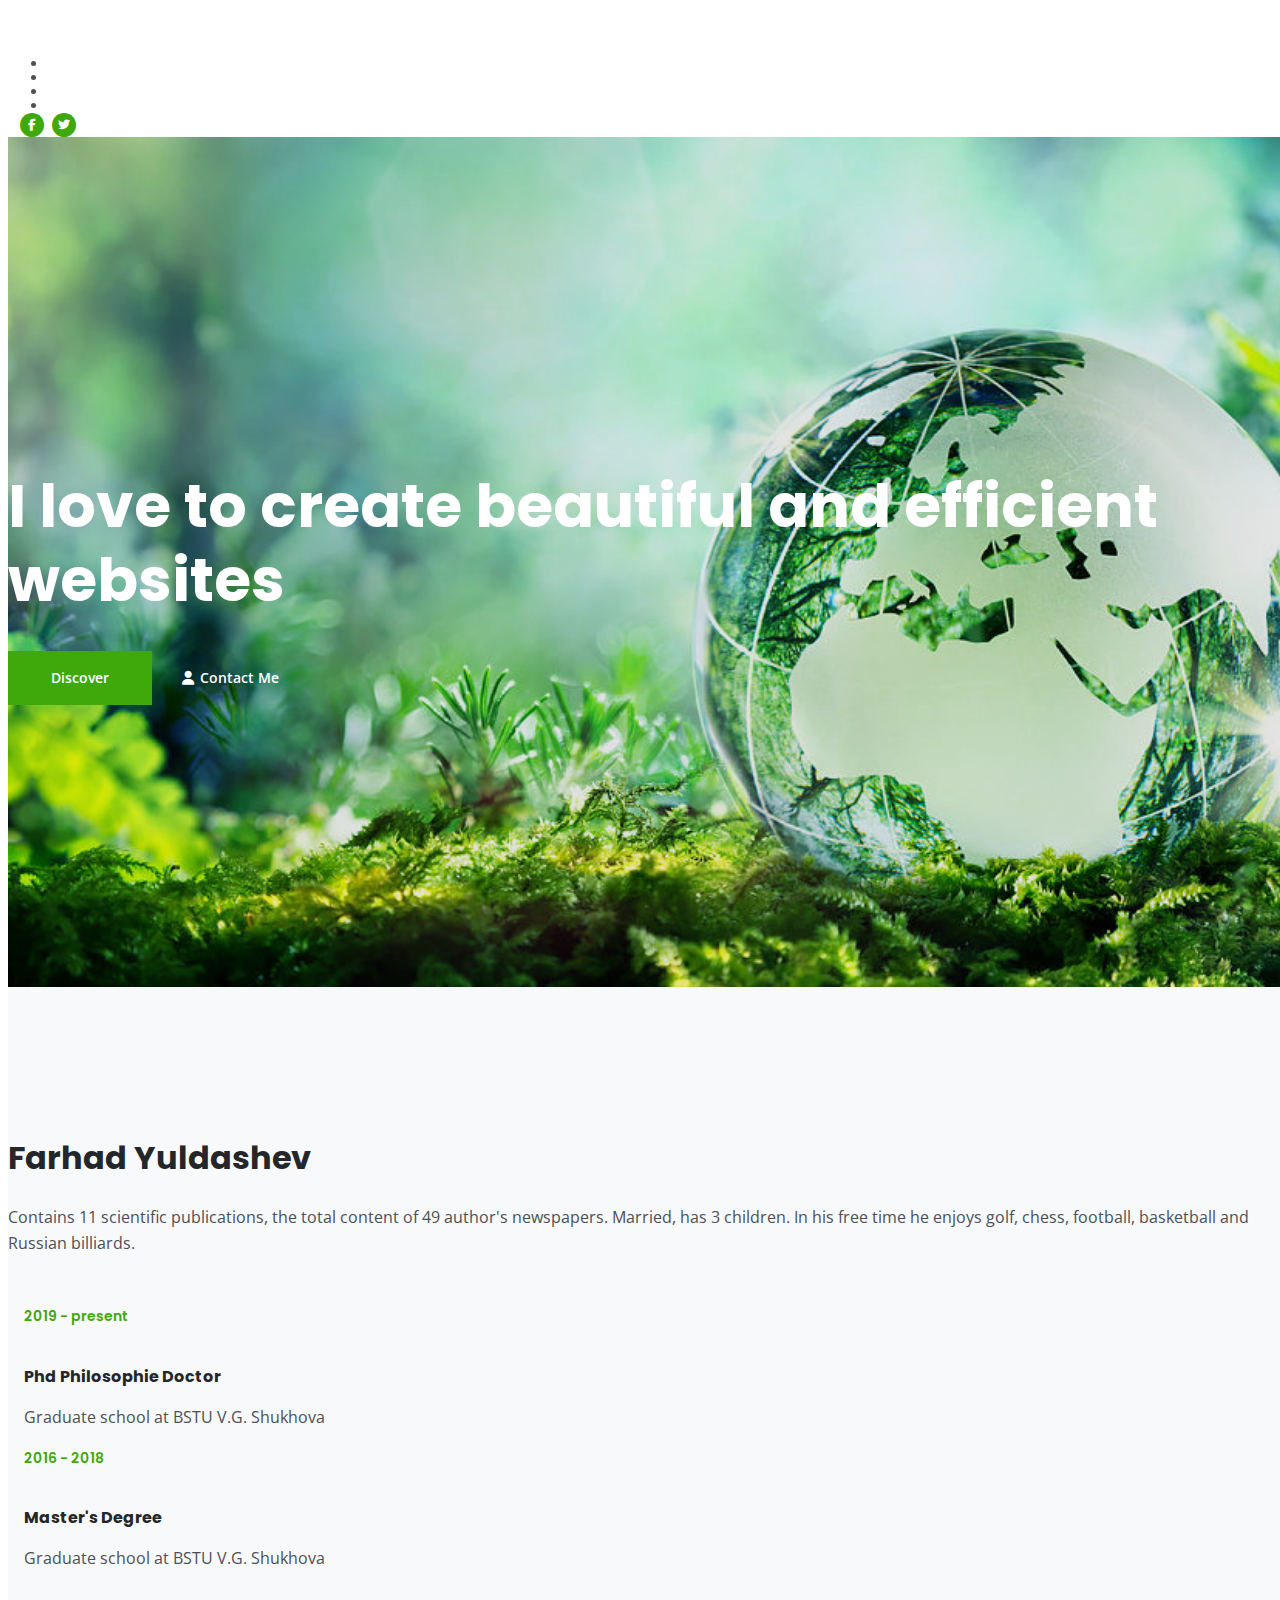
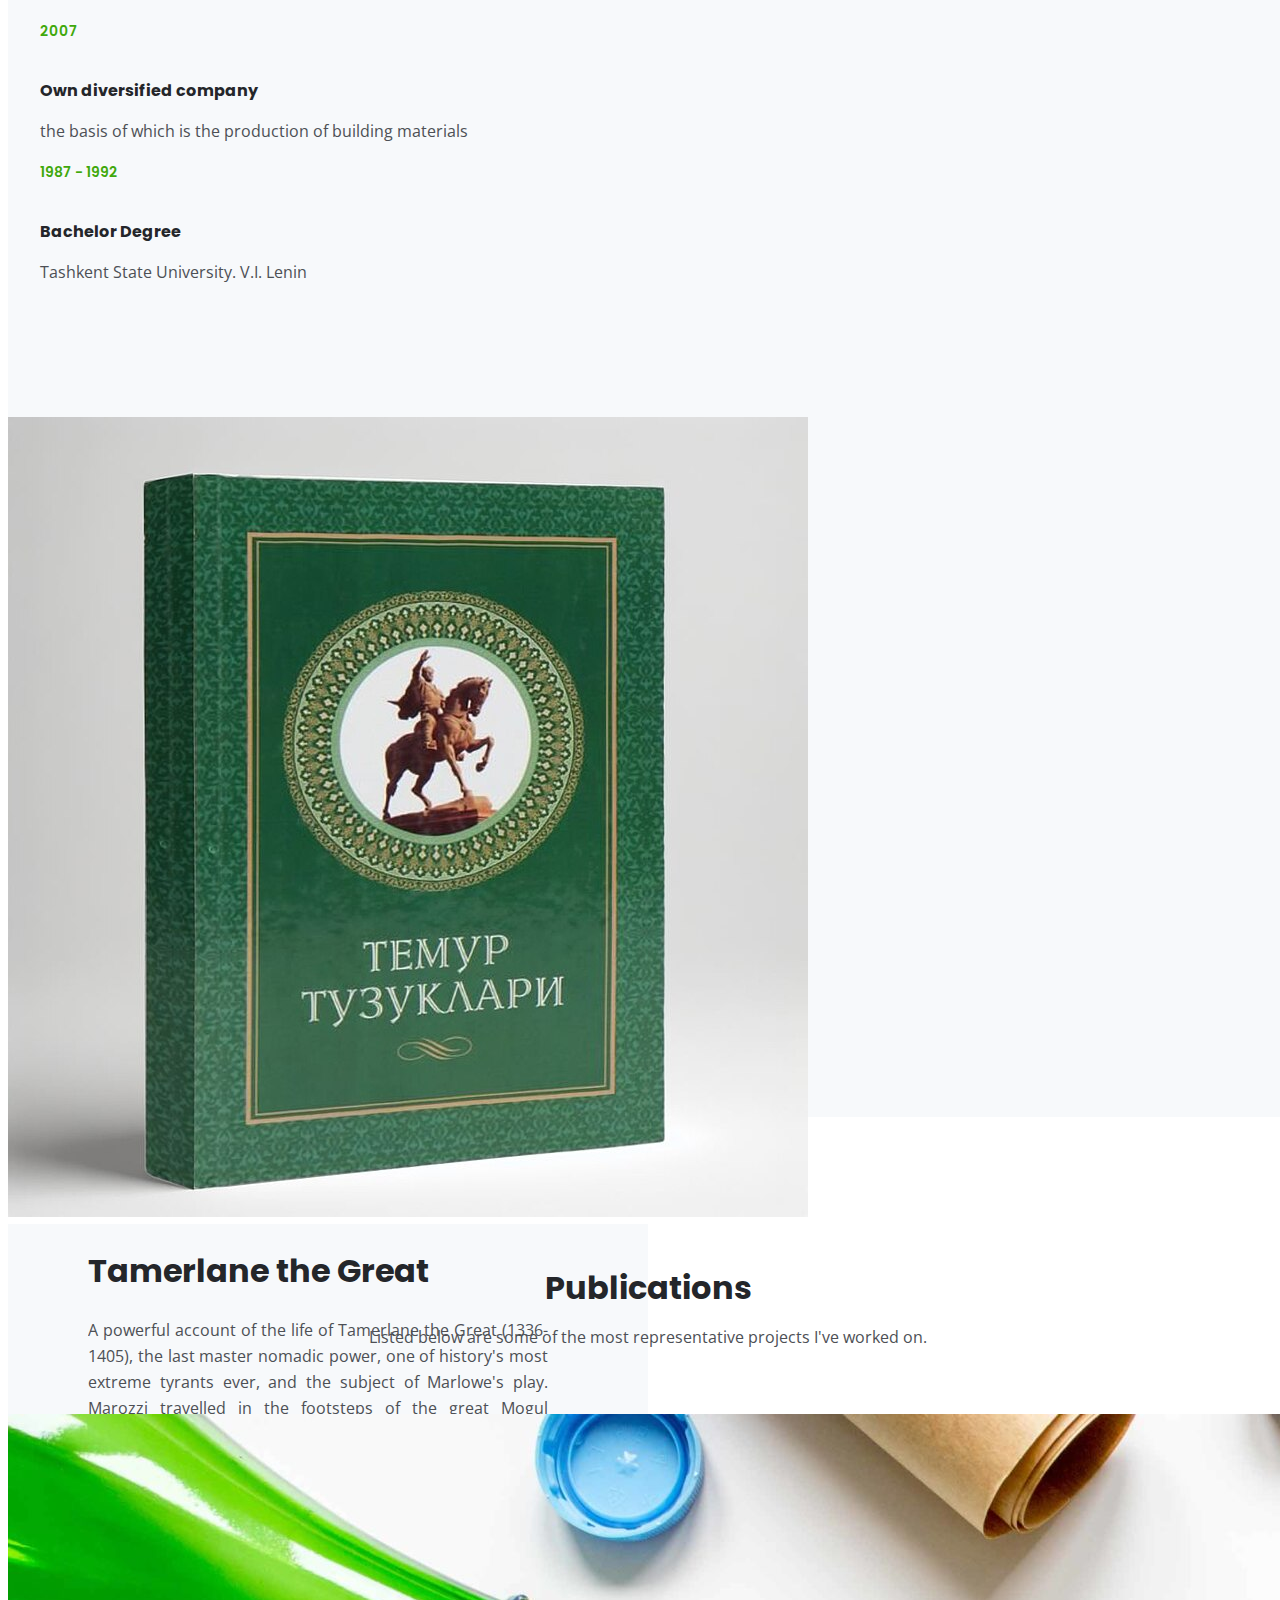
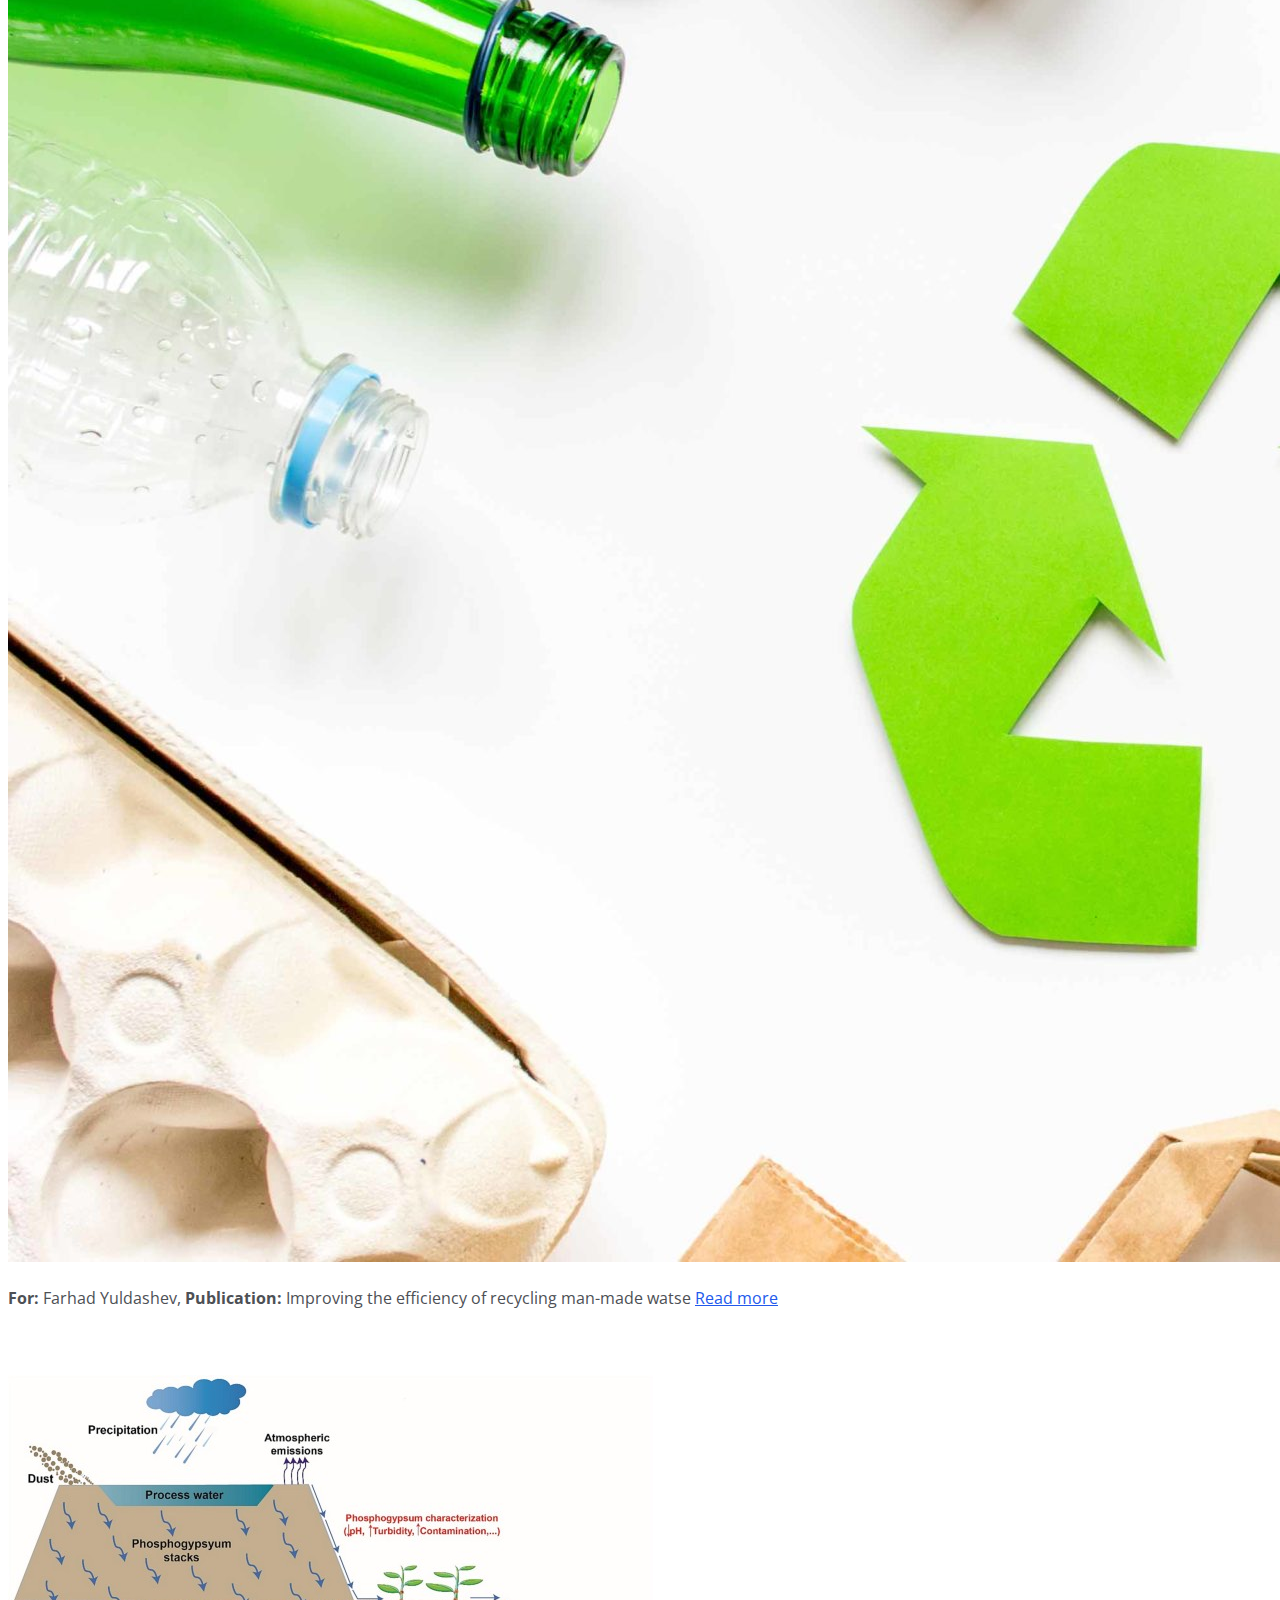
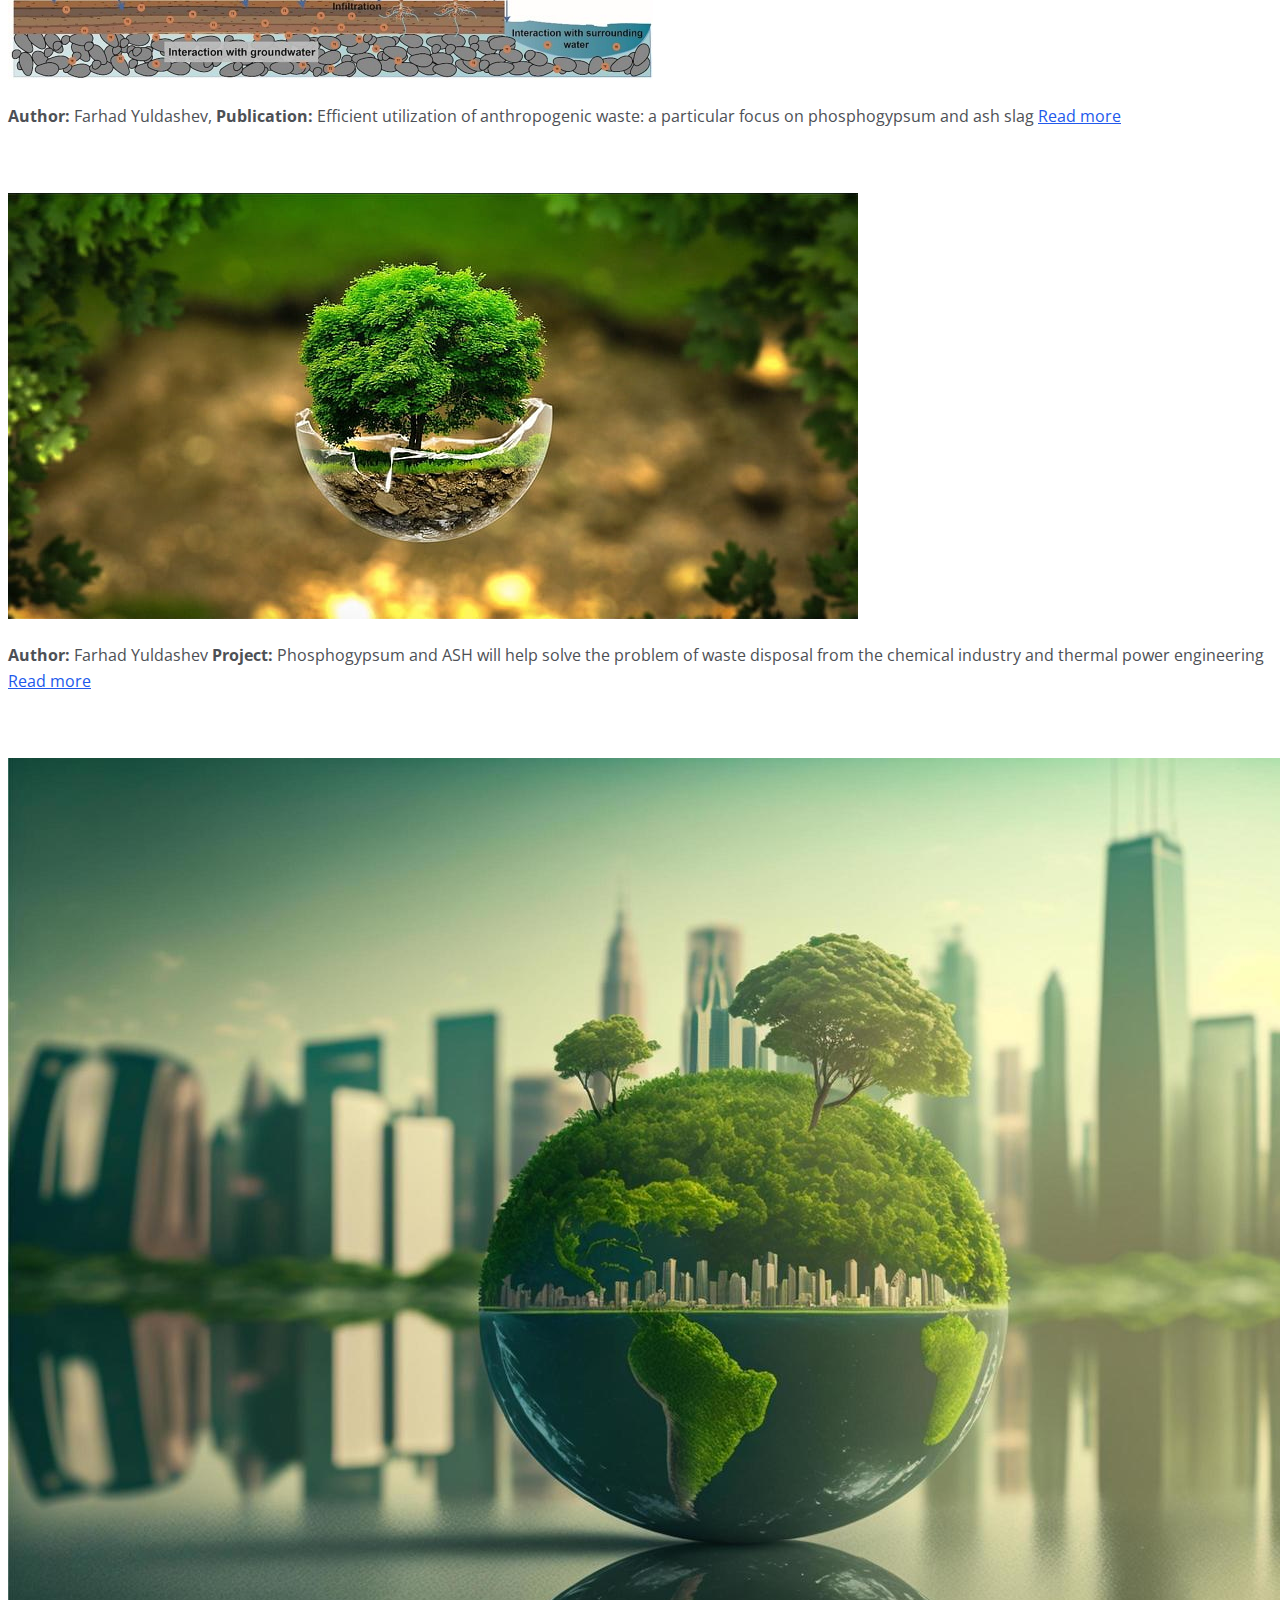
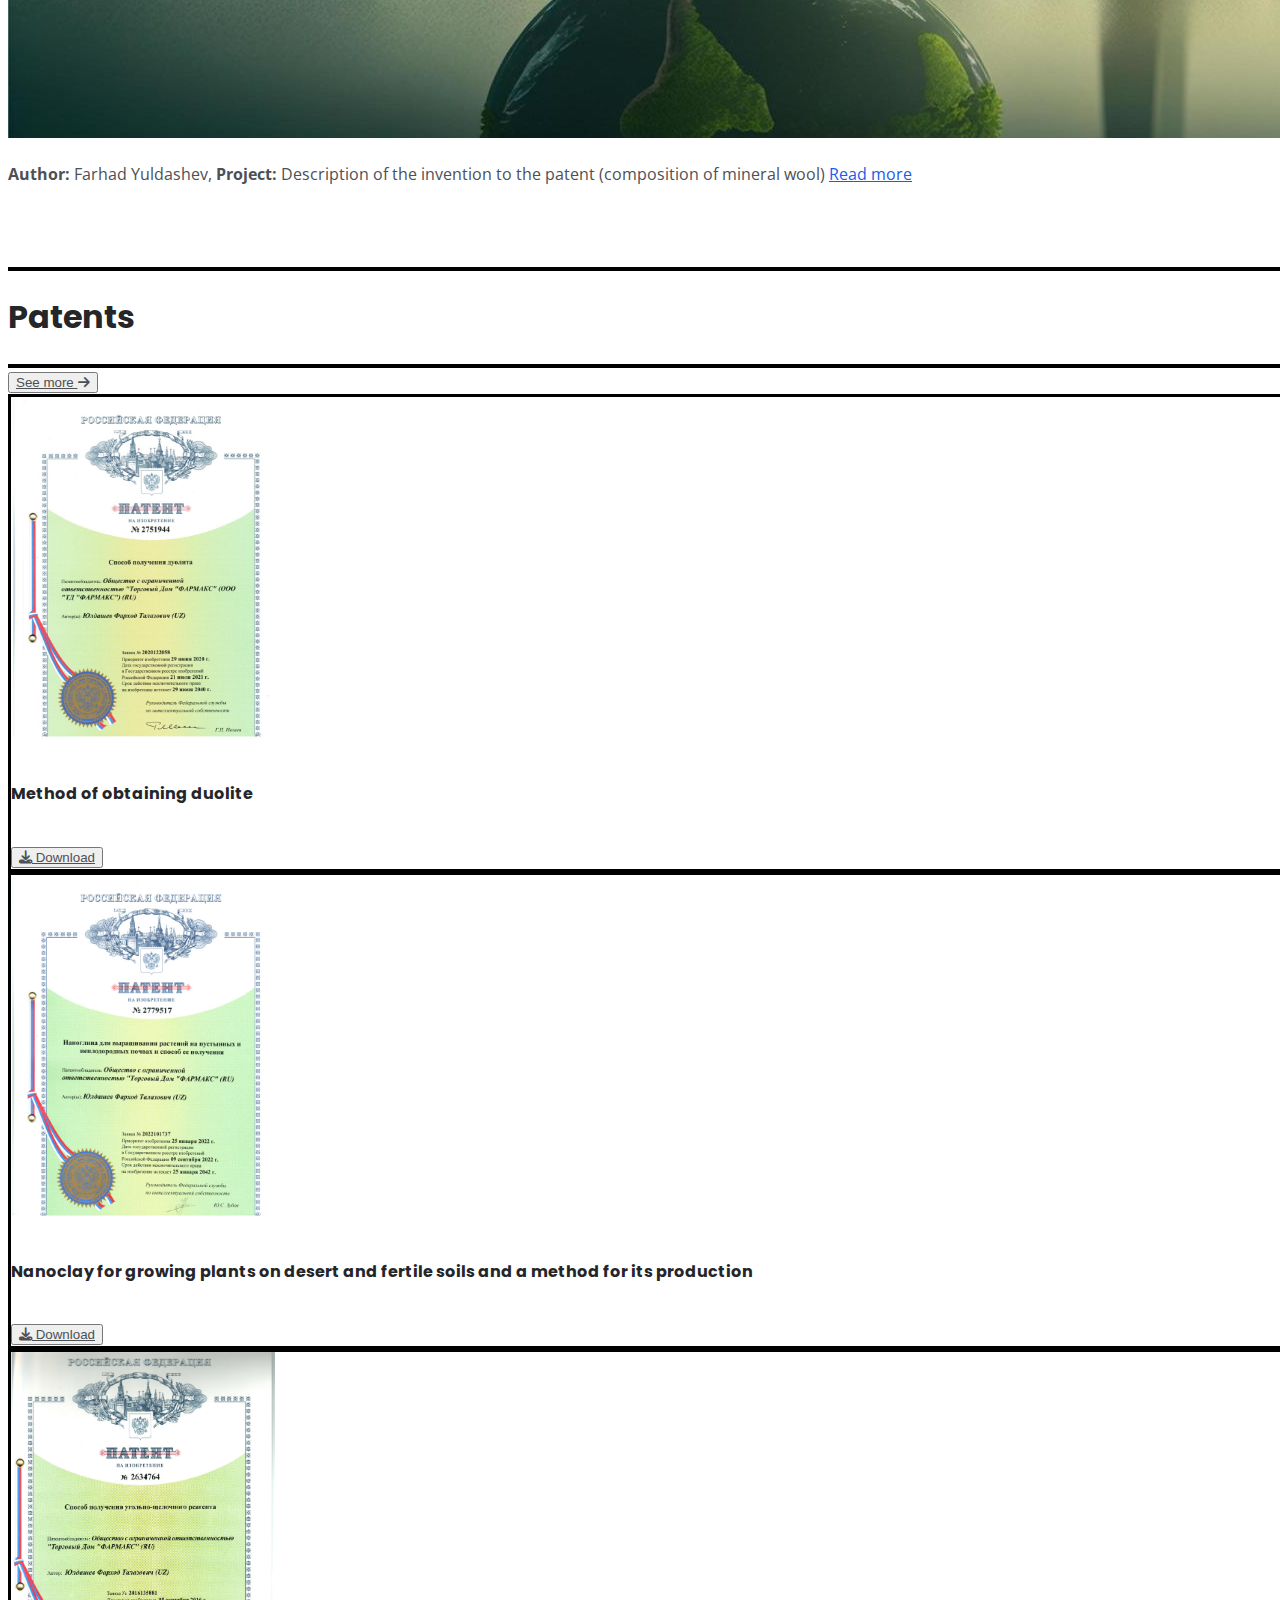
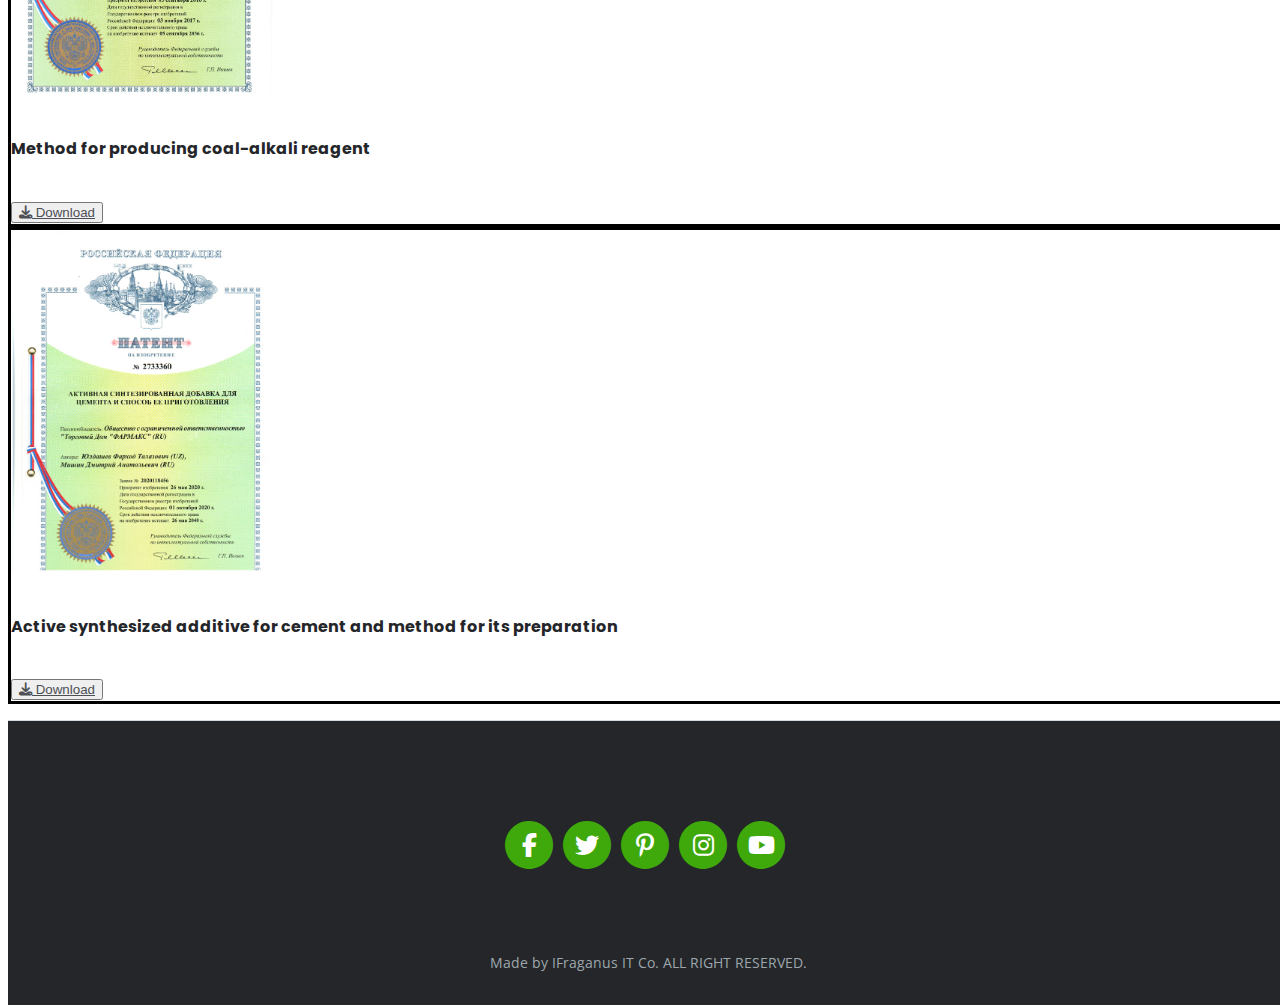
==== index.html @ 2c9008a1 "book changes" ====
<!DOCTYPE html>
<html lang="en">
  <head>
    <meta charset="utf-8" />
    <meta
      name="viewport"
      content="width=device-width, initial-scale=1, shrink-to-fit=no"
    />

    <!-- SEO Meta Tags -->
    <meta name="description" content="Your description" />
    <meta name="author" content="Your name" />

    <!-- OG Meta Tags to improve the way the post looks when you share the page on Facebook, Twitter, LinkedIn -->
    <meta property="og:site_name" content="" />
    <!-- website name -->
    <meta property="og:site" content="" />
    <!-- website link -->
    <meta property="og:title" content="" />
    <!-- title shown in the actual shared post -->
    <meta property="og:description" content="" />
    <!-- description shown in the actual shared post -->
    <meta property="og:image" content="" />
    <!-- image link, make sure it's jpg -->
    <meta property="og:url" content="" />
    <!-- where do you want your post to link to -->
    <meta name="twitter:card" content="summary_large_image" />
    <!-- to have large image post format in Twitter -->

    <!-- Webpage Title -->
    <title>Farhad Yuldashev</title>

    <!-- Styles -->
    <link rel="preconnect" href="https://fonts.gstatic.com" />
    <link
      href="https://fonts.googleapis.com/css2?family=Open+Sans:ital,wght@0,400;0,600;0,700;1,400&family=Poppins:wght@600&display=swap"
      rel="stylesheet"
    />
    <link href="css/bootstrap.css" rel="stylesheet" />
    <link href="css/fontawesome-all.css" rel="stylesheet" />
    <link href="css/styles.css" rel="stylesheet" />
    <link rel="stylesheet" href="https://cdnjs.cloudflare.com/ajax/libs/font-awesome/6.5.2/css/all.min.css">

    <!-- Favicon  -->
  </head>
  <body data-spy="scroll" data-target=".fixed-top">
    <!-- Navigation -->
    <nav class="navbar navbar-expand-lg fixed-top navbar-dark">
      <div class="container">
        <a class="navbar-brand logo-text page-scroll" href="index.html"
          >Farhad Yuldashev</a
        >

        <button
          class="navbar-toggler p-0 border-0"
          type="button"
          data-toggle="offcanvas"
        >
          <span class="navbar-toggler-icon"></span>
        </button>

        <div
          class="navbar-collapse offcanvas-collapse"
          id="navbarsExampleDefault"
        >
          <ul class="navbar-nav ml-auto">
            <li class="nav-item">
              <a class="nav-link page-scroll" href="#header"
                >Home <span class="sr-only">(current)</span></a
              >
            </li>
            <li class="nav-item">
              <a class="nav-link page-scroll" href="project.html">Publications</a>
            </li>
            <li class="nav-item">
              <a class="nav-link page-scroll" href="privacy.html">Patents</a>
            </li>
            <li class="nav-item">
              <a class="nav-link page-scroll" href="terms.html">Biography</a>
            </li>
          </ul>
          <span class="nav-item social-icons">
            <span class="fa-stack">
              <a href="#your-link">
                <i class="fas fa-circle fa-stack-2x"></i>
                <i class="fab fa-facebook-f fa-stack-1x"></i>
              </a>
            </span>
            <span class="fa-stack">
              <a href="#your-link">
                <i class="fas fa-circle fa-stack-2x"></i>
                <i class="fab fa-twitter fa-stack-1x"></i>
              </a>
            </span>
          </span>
        </div>
        <!-- end of navbar-collapse -->
      </div>
      <!-- end of container -->
    </nav>
    <!-- end of navbar -->
    <!-- end of navigation -->

    <!-- Header -->
    <header id="header" class="header">
      <div class="container">
        <div class="row">
          <div class="col-lg-6">
            <div class="text-container">
              <h1 class="h1-large">
                I love to create beautiful and efficient websites
              </h1>
              <a class="btn-solid-lg page-scroll" href="#about">Discover</a>
              <a class="btn-outline-lg page-scroll" href="#contact"
                ><i class="fas fa-user"></i>Contact Me</a
              >
            </div>
            <!-- end of text-container -->
          </div>
          <!-- end of col -->
        </div>
        <!-- end of row -->
      </div>
      <!-- end of container -->
    </header>
    <!-- end of header -->
    <!-- end of header -->

    <!-- About-->
    <div id="about" class="basic-1 bg-gray">
      <div class="container">
        <div class="row">
          <div class="col-lg-4">
            <div class="text-container first">
              <h2>Farhad Yuldashev</h2>
              <p>
                Contains 11 scientific publications, the total content of 49 author's newspapers. Married, has 3 children. In his free time he enjoys golf, chess, football, basketball and Russian billiards.
              </p>
            </div>
            <!-- end of text-container -->
          </div>
          <!-- end of col -->
          <div class="col-lg-4">
            <div class="text-container second">
              <div class="time">2019 - present</div>
              <h6>Phd Philosophie Doctor</h6>
              <p>Graduate school at BSTU V.G. Shukhova</p>
              <div class="time">2016 - 2018</div>
              <h6>Master's Degree</h6>
              <p>Graduate school at BSTU V.G. Shukhova</p>
            </div>
            <!-- end of text-container -->
          </div>
          <!-- end of col -->
          <div class="col-lg-4">
            <div class="text-container third">
              <div class="time">2007</div>
              <h6>Own diversified company</h6>
              <p>the basis of which is the production of building materials</p>
              <div class="time">1987 - 1992</div>
              <h6>Bachelor Degree</h6>
              <p>Tashkent State University. V.I. Lenin</p>
            </div>
            <!-- end of text-container -->
          </div>
          <!-- end of col -->
        </div>
        <!-- end of row -->
      </div>
      <!-- end of container -->
    </div>
    <!-- end of basic-1 -->
    <!-- end of about -->

    <!-- Read more -->
    <div class="split d-flex justify-content-center bg-gray">
      <div class="container d-flex flex-lg-row flex-column">
      <div class="area-1">
        <img class="img-fluid h-100" src="./images/details-background.jpg" alt="">
      </div>
      <div class="area-2 bg-gray">
          <div class="row">
            <div class="col-lg-12 pt-5">
              <!-- Text Container -->
              <div class="text-container pl-lg-0 pl-sm-5 pr-sm-5 book-description">
                <h2 class="text-lg-left text-center">Tamerlane the Great<h2>
                  <p>A powerful account of the life of Tamerlane the Great (1336-1405), the last master nomadic power, one of history's most extreme tyrants ever, and the subject of Marlowe's play. Marozzi travelled in the footsteps of the great Mogul Emperor of Samarkland to write this wonderful combination of history and travelogue. The name of the last great warlord conjures up images of mystery and romance: medieval warfare on desert plains; the clash of swords on snow-clad mountains; the charge of elephants across the steppes of Asia; the legendary opulence and cruelty of the illiterate, chess-playing nemesis of Asia. He ranks alongside Alexander as one of the world's great conquerors, yet the details of his life are scarcely known in the West. He was not born to a distinguished family, nor did he find his apprenticeship easy - at one point his mobile army consisted only of himself, his wife, seven companions and four horses - but his dominion grew with astonishing rapidity.</p>
                  <button
                  class="btn-success mb-2 border rounded-sm text-white px-4 py-1 float-right h5"
                >
                  <a
                    class="text-white text-decoration-none d-flex w-100 justify-content-center align-items-center"
                    href="./book/Выдающиеся_заслуги_Амира_Тимура_перед_своим_народом_и_отечеством.pdf 1.jpg"
                    target="_blank"
                    ><i class="fa-solid fa-download mr-2"></i> Download</a
                  >
                </button>
              </div>
              <!-- end of text-container -->
              <!-- end of text container -->
            </div>
            <!-- end of col -->
          </div>
          <!-- end of row -->
        </div>
        <!-- end of container -->
      </div>
      <!-- end of area-2 -->
    </div>
    <!-- end of split -->
    <!-- end of Read more -->

    <!-- Projects -->
    <div id="projects" class="basic-3">
      <div class="container">
        <div class="row">
          <div class="col-lg-12">
            <h2 class="h2-heading">Publications</h2>
            <p class="p-heading">
              Listed below are some of the most representative projects I've
              worked on. 
            </p>
          </div>
          <!-- end of col -->
        </div>
        <!-- end of row -->
        <div class="row justify-content-center text-center">
          <div class="col-lg-12">
            <div class="text-container">
              <div class="image-container">
                <a href="project.html">
                  <img
                    class="img-fluid"
                    src="images/project-1.jpg"
                    alt="alternative"
                  />
                </a>
              </div>
              <!-- end of image-container -->
              <p>
                <strong>For:</strong> Farhad Yuldashev, <strong>Publication:</strong>
                Improving the efficiency of recycling man-made watse
                <a class="blue" href="project.html">Read more</a>
              </p>
            </div>
            <!-- end of text-container -->
            <div class="text-container">
              <div class="image-container">
                <a href="project.html">
                  <img
                    class="w-100"
                    src="images/project-2.jpg"
                    alt="alternative"
                  />
                </a>
              </div>
              <!-- end of image-container -->
              <p>
                <strong>Author:</strong> Farhad Yuldashev,
                <strong>Publication:</strong> Efficient utilization of anthropogenic waste: a particular focus on phosphogypsum and ash slag
                <a class="blue" href="project.html">Read more</a>
              </p>
            </div>
            <!-- end of text-container -->
            <div class="text-container">
              <div class="image-container">
                <a href="project.html">
                  <img
                    class="img-fluid"
                    src="images/project-3.jpg"
                    alt="alternative"
                  />
                </a>
              </div>
              <!-- end of image-container -->
              <p>
                <strong>Author:</strong> Farhad Yuldashev
                <strong>Project:</strong> Phosphogypsum and ASH will help solve the problem of waste disposal from the chemical industry and thermal power engineering
                <a class="blue" href="project.html">Read more</a>
              </p>
            </div>
            <!-- end of text-container -->
            <div class="text-container">
              <div class="image-container">
                <a href="project.html">
                  <img
                    class="img-fluid"
                    src="images/project-4.jpg"
                    alt="alternative"
                  />
                </a>
              </div>
              <!-- end of image-container -->
              <p>
                <strong>Author:</strong> Farhad Yuldashev,
                <strong>Project:</strong>
                Description of the invention to the patent (composition of mineral wool)
                <a class="blue" href="project.html">Read more</a>
              </p>
            </div>
            <!-- end of text-container -->
          </div>
          <!-- end of col -->
        </div>
        <!-- end of row -->
      </div>
      <!-- end of container -->
    </div>
    <!-- end of basic-3 -->
    <!-- end of projects -->

    <!-- Works -->
    <div class="basic-4">
      <div class="container">
        <div class="patent-title d-flex justify-content-center align-items-center">
          <div class="patent-title__border d-flex w-100"></div>
          <h2 class="mx-3">Patents</h2>
          <div class="patent-title__border d-flex w-100"></div>
        </div>
        <div class="see-more d-flex justify-content-end mb-3">
          <button class="btn-success border px-5 py-2 rounded font-weight-bolder"><a class="text-white text-decoration-none d-flex align-items-center" href="./privacy.html">See more <i class="fa-solid fa-arrow-right ml-2"></i></a></button>
        </div>
        <div class="row justify-content-around">
          <div class="p-2 patent-card col-lg-3 col-md-4 col-sm-6 col-10">
            <div class="patent-card__inside d-flex flex-column">
              <img class="w-100 patent-img" src="./images/work-5.jpg" alt="" />
              <div class="p-2 d-flex flex-column justify-content-between h-100">
                <h6>Method of obtaining duolite</h6>
                <button
                  class="btn-success mb-2 border rounded-sm text-white px-4 py-1 float-right"
                >
                  <a
                    class="text-white text-decoration-none d-flex w-100 justify-content-center align-items-center"
                    href="./patents/Дуолит 1.jpg"
                    target="_blank"
                    ><i class="fa-solid fa-download mr-2"></i> Download</a
                  >
                </button>
              </div>
            </div>
          </div>
          <div class="p-2 patent-card col-lg-3 col-md-4 col-sm-6 col-10">
            <div class="patent-card__inside d-flex flex-column">
              <img class="w-100 patent-img" src="./images/work-6.jpg" alt="" />
              <div class="p-2 d-flex flex-column justify-content-between h-100">
                <h6>Nanoclay for growing plants on desert and fertile soils and a method for its production</h6>
                <button
                  class="btn-success mb-2 border rounded-sm text-white px-4 py-1 float-right"
                >
                  <a
                    class="text-white text-decoration-none d-flex w-100 justify-content-center align-items-center"
                    href="./patents/Патент Наноглина.pdf"
                    target="_blank"
                    ><i class="fa-solid fa-download mr-2"></i> Download</a
                  >
                </button>
              </div>
            </div>
          </div>
          <div class="p-2 patent-card col-lg-3 col-md-4 col-sm-6 col-10">
            <div class="patent-card__inside d-flex flex-column">
              <img class="w-100 patent-img" src="./images/work-7.jpg" alt="" />
              <div class="p-2 d-flex flex-column justify-content-between h-100">
                <h6>Method for producing coal-alkali reagent</h6>
                <button
                  class="btn-success mb-2 border rounded-sm text-white px-4 py-1 float-right"
                >
                  <a
                    class="text-white text-decoration-none d-flex w-100 justify-content-center align-items-center"
                    href="./patents/Патент УЩР.pdf"
                    target="_blank"
                    ><i class="fa-solid fa-download mr-2"></i> Download</a
                  >
                </button>
              </div>
            </div>
          </div>
          <div class="p-2 patent-card col-lg-3 col-md-4 col-sm-6 col-10">
            <div class="patent-card__inside d-flex flex-column">
              <img class="w-100 patent-img" src="./images/work-8.jpg" alt="" />
              <div class="p-2 d-flex flex-column justify-content-between h-100">
                <h6>Active synthesized additive for cement and method for its preparation</h6>
                <button
                  class="btn-success mb-2 border rounded-sm text-white px-4 py-1 float-right"
                >
                  <a
                    class="text-white text-decoration-none d-flex w-100 justify-content-center align-items-center"
                    href="./patents/Патент_2733360_Активная_синтезированная_мин_добавка_к_цементу.pdf"
                    target="_blank"
                    ><i class="fa-solid fa-download mr-2"></i> Download</a
                  >
                </button>
              </div>
            </div>
          </div>
        </div>
        <!-- end of row -->
      </div>
      <!-- end of container -->
    </div>
    <!-- end of basic-4 -->
    <!-- end of works -->

    <!-- Section Divider -->
    <div class="container">
      <div class="row">
        <div class="col-lg-12">
          <hr class="section-divider" />
        </div>
        <!-- end of col -->
      </div>
      <!-- end of row -->
    </div>
    <!-- end of container -->
    <!-- end of section divider -->

    <!-- Footer -->
    <div class="footer bg-gray">
      <div class="container">
        <div class="row">
          <div class="col-lg-12">
            <div class="social-container">
              <span class="fa-stack">
                <a href="#your-link">
                  <i class="fas fa-circle fa-stack-2x"></i>
                  <i class="fab fa-facebook-f fa-stack-1x"></i>
                </a>
              </span>
              <span class="fa-stack">
                <a href="#your-link">
                  <i class="fas fa-circle fa-stack-2x"></i>
                  <i class="fab fa-twitter fa-stack-1x"></i>
                </a>
              </span>
              <span class="fa-stack">
                <a href="#your-link">
                  <i class="fas fa-circle fa-stack-2x"></i>
                  <i class="fab fa-pinterest-p fa-stack-1x"></i>
                </a>
              </span>
              <span class="fa-stack">
                <a href="#your-link">
                  <i class="fas fa-circle fa-stack-2x"></i>
                  <i class="fab fa-instagram fa-stack-1x"></i>
                </a>
              </span>
              <span class="fa-stack">
                <a href="#your-link">
                  <i class="fas fa-circle fa-stack-2x"></i>
                  <i class="fab fa-youtube fa-stack-1x"></i>
                </a>
              </span>
            </div>
            <!-- end of social-container -->
          </div>
          <!-- end of col -->
        </div>
        <!-- end of row -->
      </div>
      <!-- end of container -->
    </div>
    <!-- end of footer -->
    <!-- end of footer -->

    <!-- Copyright -->
    <div class="copyright bg-gray">
      <div class="container">
        <div class="row">
          <div class="col-lg-12">
            <p class="p-small">
              Made by IFraganus IT Co. ALL RIGHT RESERVED.
            </p>
          </div>
          <!-- end of col -->
        </div>
        <!-- enf of row -->
      </div>
      <!-- end of container -->
    </div>
    <!-- end of copyright -->
    <!-- end of copyright -->

    <!-- Scripts -->
    <script src="js/jquery.min.js"></script>
    <!-- jQuery for Bootstrap's JavaScript plugins -->
    <script src="js/bootstrap.min.js"></script>
    <!-- Bootstrap framework -->
    <script src="js/jquery.easing.min.js"></script>
    <!-- jQuery Easing for smooth scrolling between anchors -->
    <script src="js/scripts.js"></script>
    <!-- Custom scripts -->
  </body>
</html>
---- css/styles.css ----
/* Description: Master CSS file */

/*****************************************
Table Of Contents:
- General Styles
- Navigation
- Header
- About
- Details
- Projects
- Works
- Testimonials
- Questions
- Contact
- Footer 
- Copyright
- Back To Top Button
- Extra Pages
- Media Queries
******************************************/

/*****************************************
Colors:
- Backgrounds, navbar - black #24262a
- Backgrounds - light gray #f7f9fb
- Buttons, icons - blue #3fa80b
- Headings text - black #24262a
- Body text - dark gray #4d5055
******************************************/

/**************************/
/*     General Styles     */
/**************************/
body,
html {
  width: 100%;
  height: 100%;
}

body,
p {
  color: #4d5055;
  font: 400 1rem/1.625rem "Open Sans", sans-serif;
}

h1 {
  color: #24262a;
  font-weight: 700;
  font-size: 2.5rem;
  line-height: 3.25rem;
  font-family: "Poppins";
}

h2 {
  color: #24262a;
  font-weight: 700;
  font-size: 2rem;
  line-height: 2.5rem;
  font-family: "Poppins";
}

h3 {
  color: #24262a;
  font-weight: 700;
  font-size: 1.75rem;
  line-height: 2.25rem;
  font-family: "Poppins";
}

h4 {
  color: #24262a;
  font-weight: 700;
  font-size: 1.5rem;
  line-height: 2rem;
  font-family: "Poppins";
}

h5 {
  color: #24262a;
  font-weight: 700;
  font-size: 1.25rem;
  line-height: 1.625rem;
  font-family: "Poppins";
}

h6 {
  color: #24262a;
  font-weight: 700;
  font-size: 1rem;
  line-height: 1.375rem;
  font-family: "Poppins";
}

.p-large {
  font-size: 1.125rem;
  line-height: 1.75rem;
}

.p-small {
  font-size: 0.875rem;
  line-height: 1.5rem;
}

.testimonial-text {
  font-style: italic;
}

.testimonial-author {
  font-weight: 700;
  font-size: 1rem;
  line-height: 1.5rem;
}

.li-space-lg li {
  margin-bottom: 0.5rem;
}

a {
  color: #4d5055;
  text-decoration: underline;
}

a:hover {
  color: #4d5055;
  text-decoration: underline;
}

.no-line {
  text-decoration: none;
}

.no-line:hover {
  text-decoration: none;
}

.blue {
  color: #2259ec;
}

.bg-gray {
  background-color: #f7f9fb;
}

.section-divider {
  display: block;
  height: 1px;
  margin: 0;
  border: none;
  background-color: #d3dae2;
}

.btn-solid-reg {
  display: inline-block;
  padding: 1.375rem 2.25rem 1.375rem 2.25rem;
  border: 1px solid #3fa80b;
  background-color: #3fa80b;
  color: #ffffff;
  font-weight: 600;
  font-size: 0.875rem;
  line-height: 0;
  text-decoration: none;
  transition: all 0.2s;
}

.btn-solid-reg:hover {
  background-color: transparent;
  color: #3fa80b; /* needs to stay here because of the color property of a tag */
  text-decoration: none;
}

.btn-solid-lg {
  display: inline-block;
  padding: 1.625rem 2.625rem 1.625rem 2.625rem;
  border: 1px solid #3fa80b;
  background-color: #3fa80b;
  color: #ffffff;
  font-weight: 600;
  font-size: 0.875rem;
  line-height: 0;
  text-decoration: none;
  transition: all 0.2s;
}

.btn-solid-lg:hover {
  background-color: transparent;
  color: #3fa80b; /* needs to stay here because of the color property of a tag */
  text-decoration: none;
}

.btn-outline-reg {
  display: inline-block;
  padding: 1.375rem 2.25rem 1.375rem 2.25rem;
  border: 1px solid #24262a;
  background-color: transparent;
  color: #24262a;
  font-weight: 600;
  font-size: 0.875rem;
  line-height: 0;
  text-decoration: none;
  transition: all 0.2s;
}

.btn-outline-reg:hover {
  background-color: #24262a;
  color: #ffffff;
  text-decoration: none;
}

.btn-outline-lg {
  display: inline-block;
  padding: 1.625rem 2.625rem 1.625rem 2.625rem;
  border: 1px solid #24262a;
  background-color: transparent;
  color: #24262a;
  font-weight: 600;
  font-size: 0.875rem;
  line-height: 0;
  text-decoration: none;
  transition: all 0.2s;
}

.btn-outline-lg:hover {
  background-color: #24262a;
  color: #ffffff;
  text-decoration: none;
}

.btn-outline-sm {
  display: inline-block;
  padding: 1rem 1.5rem 1rem 1.5rem;
  border: 1px solid #24262a;
  background-color: transparent;
  color: #24262a;
  font-weight: 600;
  font-size: 0.875rem;
  line-height: 0;
  text-decoration: none;
  transition: all 0.2s;
}

.btn-outline-sm:hover {
  background-color: #24262a;
  color: #ffffff;
  text-decoration: none;
}

.form-group {
  position: relative;
  margin-bottom: 1.25rem;
}

.label-control {
  position: absolute;
  top: 0.875rem;
  left: 1.5rem;
  color: #7d838a;
  opacity: 1;
  font-size: 0.875rem;
  line-height: 1.375rem;
  cursor: text;
  transition: all 0.2s ease;
}

.form-control-input:focus + .label-control,
.form-control-input.notEmpty + .label-control,
.form-control-textarea:focus + .label-control,
.form-control-textarea.notEmpty + .label-control {
  top: 0.125rem;
  color: #4d5055;
  opacity: 1;
  font-size: 0.75rem;
  font-weight: 700;
}

.form-control-input,
.form-control-select {
  display: block; /* needed for proper display of the label in Firefox, IE, Edge */
  width: 100%;
  padding-top: 1.125rem;
  padding-bottom: 0.125rem;
  padding-left: 1.5rem;
  border: 1px solid #cbcbd1;
  background-color: #ffffff;
  color: #4d5055;
  font-size: 0.875rem;
  line-height: 1.875rem;
  transition: all 0.2s;
  -webkit-appearance: none; /* removes inner shadow on form inputs on ios safari */
}

.form-control-select {
  padding-top: 0.5rem;
  padding-bottom: 0.5rem;
  height: 3.25rem;
  color: #7d838a;
}

select {
  /* you should keep these first rules in place to maintain cross-browser behavior */
  -webkit-appearance: none;
  -moz-appearance: none;
  -ms-appearance: none;
  -o-appearance: none;
  appearance: none;
  background-image: url("../images/down-arrow.png");
  background-position: 96% 50%;
  background-repeat: no-repeat;
  outline: none;
}

.form-control-textarea {
  display: block; /* used to eliminate a bottom gap difference between Chrome and IE/FF */
  width: 100%;
  height: 14rem; /* used instead of html rows to normalize height between Chrome and IE/FF */
  padding-top: 1.5rem;
  padding-left: 1.3125rem;
  border: 1px solid #cbcbd1;
  background-color: #ffffff;
  color: #4d5055;
  font-size: 0.875rem;
  line-height: 1.5rem;
  transition: all 0.2s;
}

.form-control-input:focus,
.form-control-select:focus,
.form-control-textarea:focus {
  border: 1px solid #a1a1a1;
  outline: none; /* Removes blue border on focus */
}

.form-control-input:hover,
.form-control-select:hover,
.form-control-textarea:hover {
  border: 1px solid #a1a1a1;
}

.checkbox {
  font-size: 0.75rem;
  line-height: 1.25rem;
}

input[type="checkbox"] {
  vertical-align: -10%;
  margin-right: 0.5rem;
}

.form-control-submit-button {
  display: inline-block;
  width: 100%;
  height: 3.25rem;
  border: 1px solid #3fa80b;
  border-radius: 32px;
  background-color: #3fa80b;
  color: #ffffff;
  font-weight: 600;
  font-size: 0.875rem;
  line-height: 0;
  cursor: pointer;
  transition: all 0.2s;
}

.form-control-submit-button:hover {
  border: 1px solid #24262a;
  background-color: transparent;
  color: #24262a;
}

/**********************/
/*     Navigation     */
/**********************/
.navbar {
  background-color: #24262a;
  font-weight: 600;
  font-size: 0.875rem;
  line-height: 0.875rem;
  box-shadow: 0 1px 6px 0 rgba(0, 0, 0, 0.025);
}

.navbar .navbar-brand {
  padding-top: 0.125rem;
  padding-bottom: 0.125rem;
}

.navbar .logo-image img {
  width: 118px;
  height: 36px;
}

.navbar .logo-text {
  color: #ffffff;
  font-weight: 700;
  font-size: 1.875rem;
  line-height: 1rem;
  text-decoration: none;
}

.offcanvas-collapse {
  position: fixed;
  top: 3.25rem; /* adjusts the height between the top of the page and the offcanvas menu */
  bottom: 0;
  left: 100%;
  width: 100%;
  padding-right: 1rem;
  padding-left: 1rem;
  overflow-y: auto;
  visibility: hidden;
  background-color: #24262a;
  transition: visibility 0.3s ease-in-out, -webkit-transform 0.3s ease-in-out;
  transition: transform 0.3s ease-in-out, visibility 0.3s ease-in-out;
  transition: transform 0.3s ease-in-out, visibility 0.3s ease-in-out,
    -webkit-transform 0.3s ease-in-out;
}

.offcanvas-collapse.open {
  visibility: visible;
  -webkit-transform: translateX(-100%);
  transform: translateX(-100%);
}

.navbar .navbar-nav {
  margin-top: 0.75rem;
  margin-bottom: 0.5rem;
}

.navbar .nav-item .nav-link {
  padding-top: 0.625rem;
  padding-bottom: 0.625rem;
  color: #ffffff;
  text-decoration: none;
  transition: all 0.2s ease;
}

.navbar .nav-item.dropdown.show .nav-link,
.navbar .nav-item .nav-link:hover,
.navbar .nav-item .nav-link.active {
  color: #9c9ead;
}

/* Dropdown Menu */
.navbar .dropdown .dropdown-menu {
  animation: fadeDropdown 0.2s; /* required for the fade animation */
}

@keyframes fadeDropdown {
  0% {
    opacity: 0;
  }

  100% {
    opacity: 1;
  }
}

.navbar .dropdown-menu {
  margin-top: 0.5rem;
  margin-bottom: 0.5rem;
  border: none;
  background-color: #24262a;
}

.navbar .dropdown-item {
  padding-top: 0.5rem;
  padding-bottom: 0.5rem;
  color: #ffffff;
  font-weight: 600;
  font-size: 0.875rem;
  line-height: 0.875rem;
  text-decoration: none;
}

.navbar .dropdown-item:hover {
  background-color: #24262a;
  color: #9c9ead;
}

.navbar .dropdown-divider {
  width: 100%;
  height: 1px;
  margin: 0.5rem auto 0.5rem auto;
  border: none;
  background-color: #505050;
}
/* end of dropdown menu */

.navbar .fa-stack {
  width: 2em;
  margin-right: 0.25rem;
  font-size: 0.75rem;
}

.navbar .fa-stack-2x {
  color: #3fa80b;
  transition: all 0.2s ease;
}

.navbar .fa-stack-1x {
  color: #ffffff;
  transition: all 0.2s ease;
}

.navbar .fa-stack:hover .fa-stack-2x {
  color: #ffffff;
}

.navbar .fa-stack:hover .fa-stack-1x {
  color: #3fa80b;
}

.navbar .navbar-toggler {
  padding: 0;
  border: none;
  font-size: 1.25rem;
}

/******************/
/*     Header     */
/******************/
.header {
  padding-top: 7rem;
  padding-bottom: 5.5rem;
  background: linear-gradient(rgba(0, 0, 0, 0.1), rgba(0, 0, 0, 0.1)),
    url("../images/header-background.jpg") center center no-repeat;
  background-size: cover;
  text-align: center;
}

.header .h1-large {
  margin-bottom: 1.75rem;
  color: #ffffff;
}

.header .btn-solid-lg:hover {
  border: 1px solid #ffffff;
  color: #ffffff;
}

.header .btn-outline-lg {
  padding: 1.625rem 1.625rem 1.625rem 1.625rem;
  border: none;
  color: #ffffff;
}

.header .btn-outline-lg:hover {
  background: transparent;
  color: #9c9ead;
  text-decoration: none;
}

.header .btn-outline-lg .fas {
  margin-right: 0.375rem;
}

/*****************/
/*     About     */
/*****************/
.basic-1 {
  padding-top: 7.75rem;
  padding-bottom: 5.25rem;
}

.basic-1 .text-container {
  margin-bottom: 3rem;
}

.basic-1 .time {
  margin-bottom: 0.5rem;
  color: #3fa80b;
  font-weight: 600;
  font-size: 0.875rem;
  line-height: 1.5rem;
  font-family: "Poppins";
}

.basic-1 h6 {
  margin-bottom: 0.125rem;
}

/*******************/
/********************/
/*     Projects     */
/********************/
.basic-3 {
  padding-top: 7.75rem;
  padding-bottom: 1rem;
}

.basic-3 .h2-heading {
  margin-bottom: 0.75rem;
  text-align: center;
}

.basic-3 .p-heading {
  margin-bottom: 4rem;
  text-align: center;
}

.basic-3 .text-container {
  margin-bottom: 4rem;
}

.basic-3 .image-container {
  margin-bottom: 1rem;
}

/* Hover Animation */
.basic-3 .image-container {
  overflow: hidden;
  margin-right: auto;
  margin-left: auto;
}

.basic-3 .image-container img {
  margin: 0;
  transition: all 0.2s;
}

.basic-3 .image-container:hover img {
  -moz-transform: scale(1.1);
  -webkit-transform: scale(1.1);
  transform: scale(1.1);
}
/* end of hover animation */

/*****************/
/*     Works     */
/*****************/
.basic-4 {
  padding-bottom: 1rem;
}

.basic-4 .text-container {
  margin-bottom: 4rem;
}

.basic-4 .image-container {
  margin-bottom: 1rem;
}

/* Hover Animation */
.basic-4 .image-container {
  overflow: hidden;
  margin-right: auto;
  margin-left: auto;
}

.basic-4 .image-container img {
  margin: 0;
  transition: all 0.2s;
}

.basic-4 .image-container:hover img {
  -moz-transform: scale(1.15);
  -webkit-transform: scale(1.15);
  transform: scale(1.15);
}
/* end of hover animation */

/************************/
/*     Testimonials     */
/************************/
.cards-1 {
  padding-top: 3rem;
  padding-bottom: 3.875rem;
}

.cards-1 .h2-heading {
  margin-bottom: 3rem;
  text-align: center;
}

.cards-1 .card {
  margin-bottom: 4rem;
  border: none;
}

.cards-1 .card-body {
  padding: 0;
  text-align: center;
}

.cards-1 .testimonial-text {
  margin-bottom: 1.625rem;
}

.cards-1 img {
  display: inline-block;
  width: 60px;
  margin-bottom: 0.875rem;
  border-radius: 50%;
}

.cards-1 .text {
  margin-top: 0.375rem;
}

.cards-1 .testimonial-author {
  color: #24262a;
}

.cards-1 .testimonial-author,
.cards-1 .occupation {
  font-size: 0.875rem;
  line-height: 1.375rem;
}

/*********************/
/*     Questions     */
/*********************/
.accordion-1 {
  padding-top: 7.75rem;
  padding-bottom: 6.75rem;
}

.accordion-1 .h2-heading {
  margin-bottom: 2.5rem;
  text-align: center;
}

.accordion-1 .card {
  margin-bottom: 1.75rem;
  border: none;
}

.accordion-1 .card-header {
  padding: 0;
  border: none;
  background-color: transparent;
}

.accordion-1 .card button {
  padding: 0;
  color: #24262a;
  font-weight: 600;
  font-size: 1.125rem;
  line-height: 1.75rem;
  font-family: "Poppins";
}

.accordion-1 .card button:hover {
  text-decoration: none;
}

.accordion-1 .card button:before {
  float: left;
  margin-right: 0.625rem;
  font-family: "Font Awesome 5 Free";
  font-weight: 900;
  content: "\f078";
  transition: all 0.2s;
}

.accordion-1 .card button.collapsed:before {
  -webkit-transform: rotate(180deg);
  -moz-transform: rotate(180deg);
  transform: rotate(180deg);
}

.accordion-1 .card-body {
  padding: 0.75rem 1.5rem 0.5rem 1.5rem;
}

/*******************/
/*     Contact     */
/*******************/
.form-1 {
  padding-top: 7.75rem;
  padding-bottom: 7rem;
  text-align: center;
}

.form-1 .h2-heading {
  margin-bottom: 0.75rem;
  text-align: center;
}

.form-1 .p-heading {
  margin-bottom: 4rem;
}

/******************/
/*     Footer     */
/******************/
.footer {
  padding-top: 6.25rem;
  padding-bottom: 2rem;
  background-color: #24262a;
  text-align: center;
}

.footer a {
  text-decoration: none;
}

.footer .fa-stack {
  width: 2em;
  margin-bottom: 1.25rem;
  margin-right: 0.375rem;
  font-size: 1.5rem;
}

.footer .fa-stack .fa-stack-1x {
  color: #ffffff;
  transition: all 0.2s ease;
}

.footer .fa-stack .fa-stack-2x {
  color: #3fa80b;
  transition: all 0.2s ease;
}

.footer .fa-stack:hover .fa-stack-1x {
  color: #3fa80b;
}

.footer .fa-stack:hover .fa-stack-2x {
  color: #ffffff;
}

/*********************/
/*     Copyright     */
/*********************/
.copyright {
  padding-top: 1rem;
  padding-bottom: 1rem;
  background-color: #24262a;
  text-align: center;
}

.copyright .p-small {
  color: #9da6ac;
  text-align: center;
}

.copyright a {
  color: #9da6ac;
}

/******************************/
/*     Back To Top Button     */
/******************************/
a.back-to-top {
  position: fixed;
  z-index: 999;
  right: 12px;
  bottom: 12px;
  display: none;
  width: 42px;
  height: 42px;
  border-radius: 30px;
  background: #3a424d url("../images/up-arrow.png") no-repeat center 47%;
  background-size: 18px 18px;
  text-indent: -9999px;
}

a:hover.back-to-top {
  background-color: #3fa80b;
}

/***********************/
/*     Extra Pages     */
/***********************/
.ex-header {
  padding-top: 8.5rem;
  padding-bottom: 4rem;
  background-color: #24262a;
}

.ex-header h1 {
  color: #ffffff;
}

.ex-basic-1 .list-unstyled .fas {
  font-size: 0.375rem;
  line-height: 1.625rem;
}

.ex-basic-1 .list-unstyled .media-body {
  margin-left: 0.5rem;
}

.ex-basic-1 .text-box {
  padding: 1.25rem 1.25rem 0.5rem 1.25rem;
  background-color: #f7f9fb;
}

.ex-cards-1 .card {
  border: none;
  background-color: transparent;
}

.ex-cards-1 .card .fa-stack {
  width: 2em;
  font-size: 1.125rem;
}

.ex-cards-1 .card .fa-stack-2x {
  color: #3fa80b;
}

.ex-cards-1 .card .fa-stack-1x {
  color: #ffffff;
  font-weight: 700;
  line-height: 2.125rem;
}

.ex-cards-1 .card .list-unstyled .media-body {
  margin-left: 0.75rem;
}

.ex-cards-1 .card .list-unstyled .media-body h5 {
  margin-top: 0.125rem;
  margin-bottom: 0.375rem;
}

/*************************/
/*     Media Queries     */
/*************************/
/* Min-width 768px */
@media (min-width: 768px) {
  /* Header */
  .header {
    padding-top: 11rem;
    padding-bottom: 9rem;
  }
  /* end of header */

  /* Extra Pages */
  .ex-basic-1 .text-box {
    padding: 1.75rem 2rem 0.875rem 2rem;
  }
  /* end of extra pages */
}
/* end of min-width 768px */

/* Min-width 992px */
@media (min-width: 992px) {
  /* General Styles */
  .h2-heading {
    width: 35.25rem;
    margin-right: auto;
    margin-left: auto;
  }

  .p-heading {
    width: 46rem;
    margin-right: auto;
    margin-left: auto;
  }
  /* end of general styles */

  /* Navigation */
  .navbar {
    padding-top: 1.75rem;
    background-color: transparent;
    box-shadow: none;
    transition: all 0.2s;
  }

  .navbar.top-nav-collapse {
    padding-top: 0.5rem;
    padding-top: 0.5rem;
    background-color: #24262a;
    box-shadow: 0 3px 6px 0 rgba(0, 0, 0, 0.025);
  }

  .offcanvas-collapse {
    position: static;
    top: auto;
    bottom: auto;
    left: auto;
    width: auto;
    padding-right: 0;
    padding-left: 0;
    background-color: transparent;
    overflow-y: visible;
    visibility: visible;
  }

  .offcanvas-collapse.open {
    -webkit-transform: none;
    transform: none;
  }

  .navbar .navbar-nav {
    margin-top: 0;
    margin-bottom: 0;
  }

  .navbar .nav-item .nav-link {
    padding-right: 0.625rem;
    padding-left: 0.625rem;
  }

  .navbar .dropdown-menu {
    margin-top: 0.25rem;
    box-shadow: 0 3px 3px 1px rgba(0, 0, 0, 0.08);
  }

  .navbar .dropdown-divider {
    width: 90%;
  }

  .navbar .social-icons {
    margin-left: 0.5rem;
  }

  .navbar .fa-stack {
    margin-right: 0;
    margin-left: 0.25rem;
  }
  /* end of navigation */

  /* Header */
  .header {
    padding-top: 15rem;
    padding-bottom: 14rem;
    text-align: left;
  }
  /* end of header */

  /* Details */
  .split {
    height: 760px;
  }

  .split .area-1 {
    height: 100%;
    width: 50%;
    display: inline-block;
  }

  .split .area-2 {
    height: 100%;
    width: 50%;
    display: inline-block;
    vertical-align: top;
  }

  .split .text-container {
    width: 400px;
    margin-left: 3rem;
  }
  /* end of details */

  /* Testimonials */
  .cards-1 .card {
    display: inline-block;
    width: 290px;
    vertical-align: top;
  }

  .cards-1 .card:nth-of-type(3n + 2) {
    margin-right: 1.5rem;
    margin-left: 1.5rem;
  }

  .cards-1 .card-body {
    text-align: left;
  }

  .cards-1 .details {
    display: flex;
    align-items: flex-start;
  }

  .cards-1 .details .text {
    flex-direction: column;
  }

  .cards-1 .details img {
    margin-right: 1.125rem;
  }
  /* end of testimonials */

  /* Accordion */
  .accordion-1 .accordion {
    width: 730px;
    margin-right: auto;
    margin-left: auto;
  }
  /* end of accordion */

  /* Contact */
  .form-1 form {
    width: 790px;
    margin-right: auto;
    margin-left: auto;
  }
  /* end of contact */

  /* Extra Pages */
  .ex-cards-1 .card {
    display: inline-block;
    width: 296px;
    vertical-align: top;
  }

  .ex-cards-1 .card:nth-of-type(3n + 2) {
    margin-right: 1rem;
    margin-left: 1rem;
  }
  /* end of extra pages */
}
/* end of min-width 992px */

/* Min-width 1200px */
@media (min-width: 1200px) {
  /* General Styles */
  .h1-large {
    font-size: 3.75rem;
    line-height: 4.625rem;
  }
  /* end of general styles */

  /* Navigation */
  .navbar .container {
    max-width: 1330px;
  }
  /* end of navigation */

  /* Header */
  .header {
    padding-top: 18.25rem;
    padding-bottom: 17.25rem;
  }
  /* end of header */

  /* About */
  .basic-1 .text-container.first {
    margin-right: 2rem;
  }

  .basic-1 .text-container.second {
    margin-right: 1rem;
    margin-left: 1rem;
  }

  .basic-1 .text-container.third {
    margin-left: 2rem;
  }
  /* end of about */

  /* Details */
  .split {
    height: 700px;
  }

  .split .text-container {
    width: 460px;
    margin-left: 5rem;
  }
  /* end of details */

  /* Testimonials */
  .cards-1 .card {
    width: 338px;
  }

  .cards-1 .card:nth-of-type(3n + 2) {
    margin-right: 2.625rem;
    margin-left: 2.625rem;
  }
  /* end of testimonials */

  /* Extra Pages */
  .ex-cards-1 .card {
    width: 336px;
  }

  .ex-cards-1 .card:nth-of-type(3n + 2) {
    margin-right: 2.875rem;
    margin-left: 2.875rem;
  }
  /* end of extra pages */
}
/* end of min-width 1200px */
/* patents */
.patent-card{
min-height: 425px;
}
.patent-card__inside{
  border: 3px solid black;
  height: 100%;
}
.patent-card__inside img{
  height: 342px;
}
/* publication-card */
.title-link{
  text-decoration: none;
  display: -webkit-box;
  -webkit-box-orient: vertical;
  -webkit-line-clamp: 3;
  overflow: hidden;
  text-transform: uppercase;
}
.title-link:hover{
  text-decoration: underline;
}
.publication-description{
  display: -webkit-box;
  -webkit-box-orient: vertical;
  -webkit-line-clamp: 2;
  overflow: hidden;
}
.patent-title__border{
  border: 2px solid black;
  height: 0;
}
/* timeline */
ul.timeline {
  list-style-type: none;
  position: relative;
}
ul.timeline:before {
  content: ' ';
  background: #d4d9df;
  display: inline-block;
  position: absolute;
  left: 29px;
  width: 2px;
  height: 100%;
  z-index: 400;
}
ul.timeline > li {
  margin: 20px 0;
  padding-left: 20px;
}
ul.timeline > li:before {
  content: ' ';
  background: white;
  display: inline-block;
  position: absolute;
  border-radius: 50%;
  border: 3px solid #22c0e8;
  left: 20px;
  width: 20px;
  height: 20px;
  z-index: 400;
}
/* timeline end */
/* book */
.book-description{
  text-align: justify;
}
.book-description p{
  display: -webkit-box;
  -webkit-box-orient: vertical;
  -webkit-line-clamp: 15;
  overflow: hidden;
}
/* book end */
/* publication-detail */
.publication-description__title, .title-link{
  font-size: 30px;
}
@media (max-width: 768px) {
  .publication-description__title{
    font-size: 20px;
    text-align: center;
  }
  .title-link{
    font-size: 20px;
    line-height: 1.8rem;
  }
  .ex-header{
    padding-top: 4.5rem;
    padding-bottom: 2rem;
  }
}
@media (max-width: 480px){
  .publication-description__title, .title-link{
    font-size: 16px;
  }
}
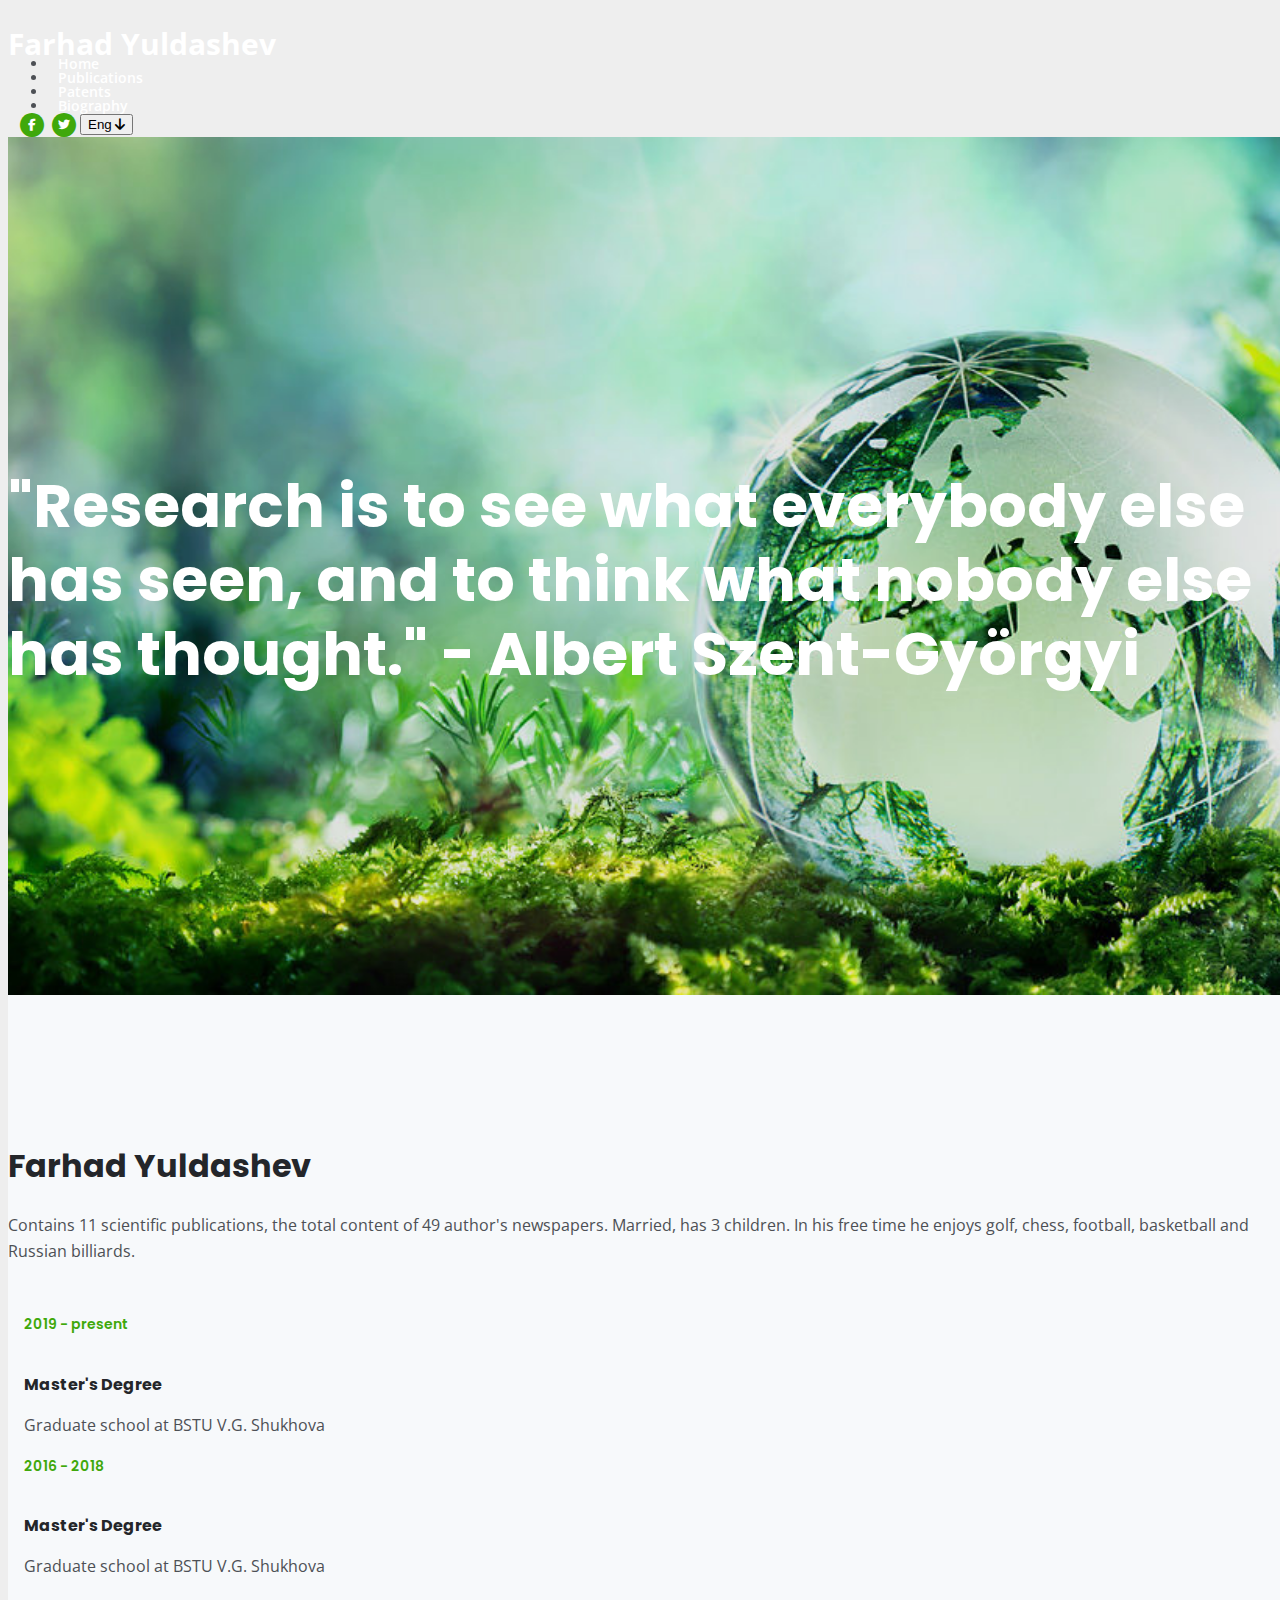
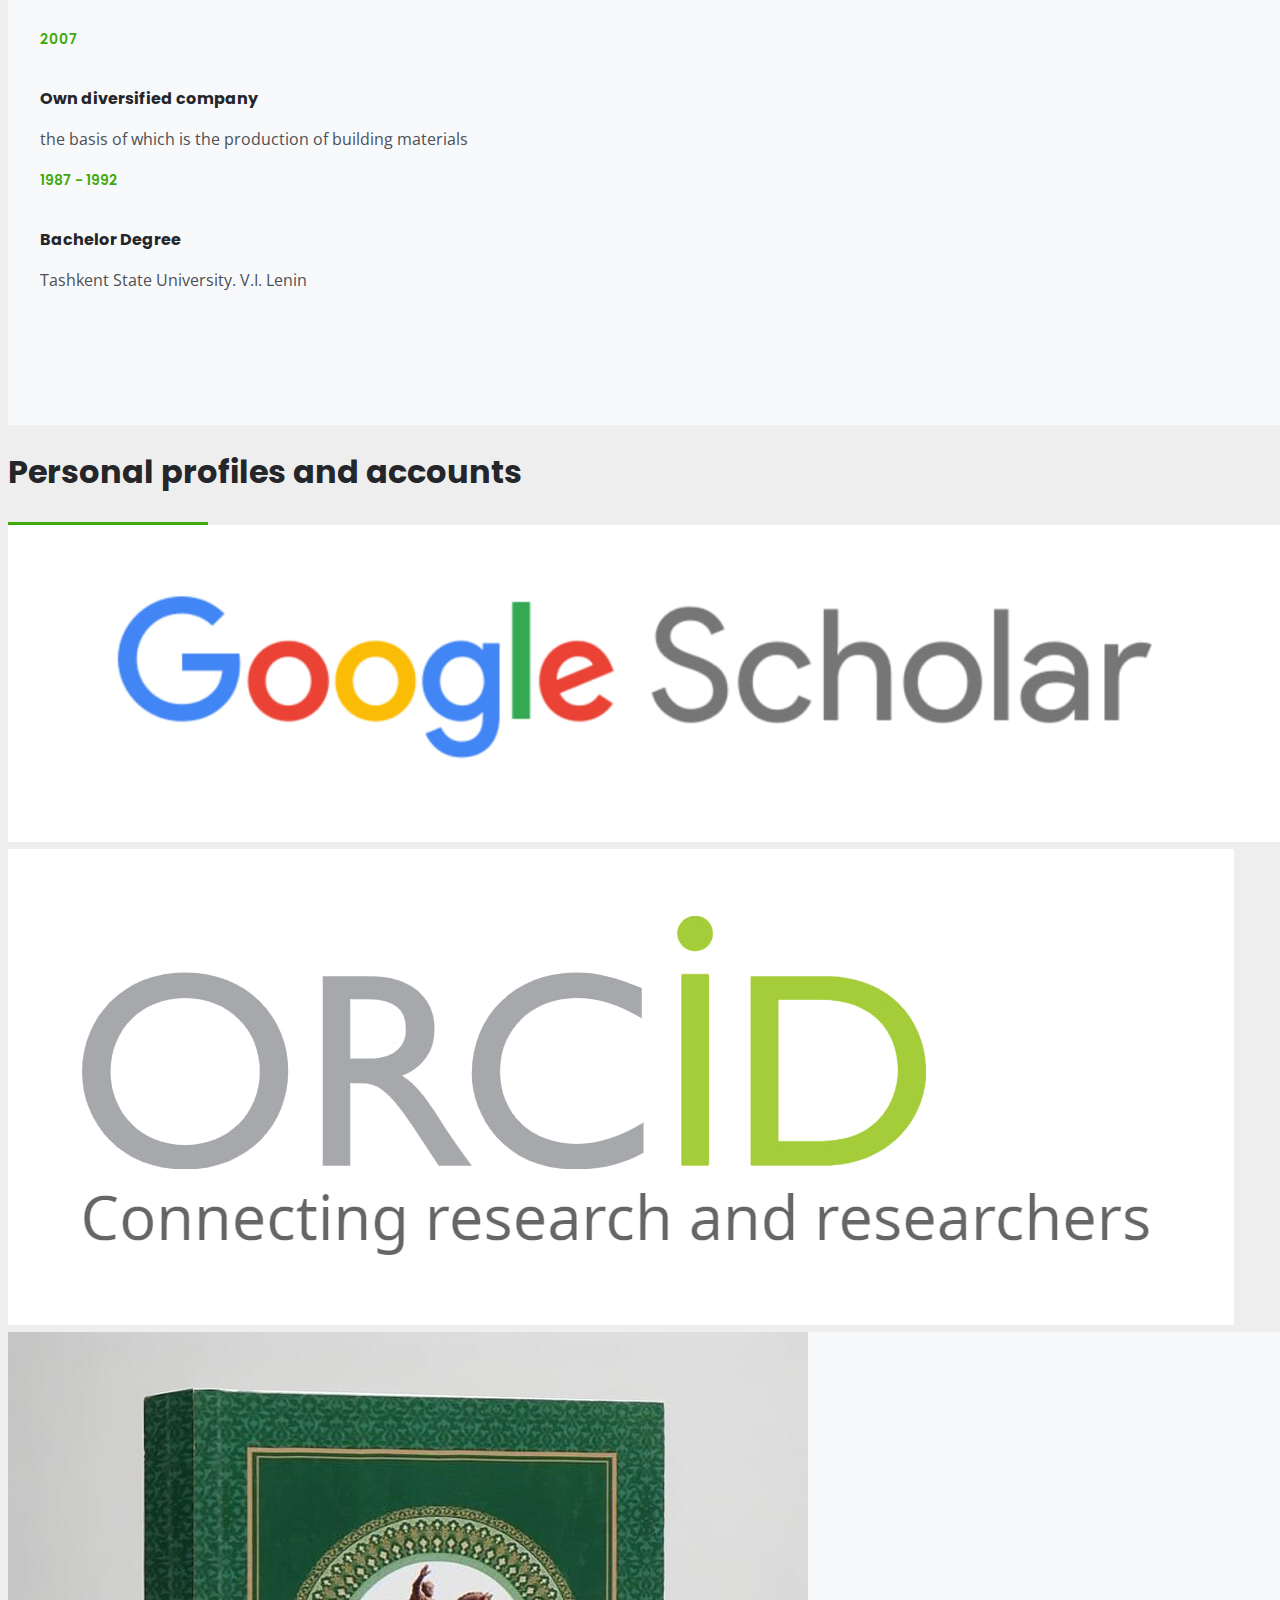
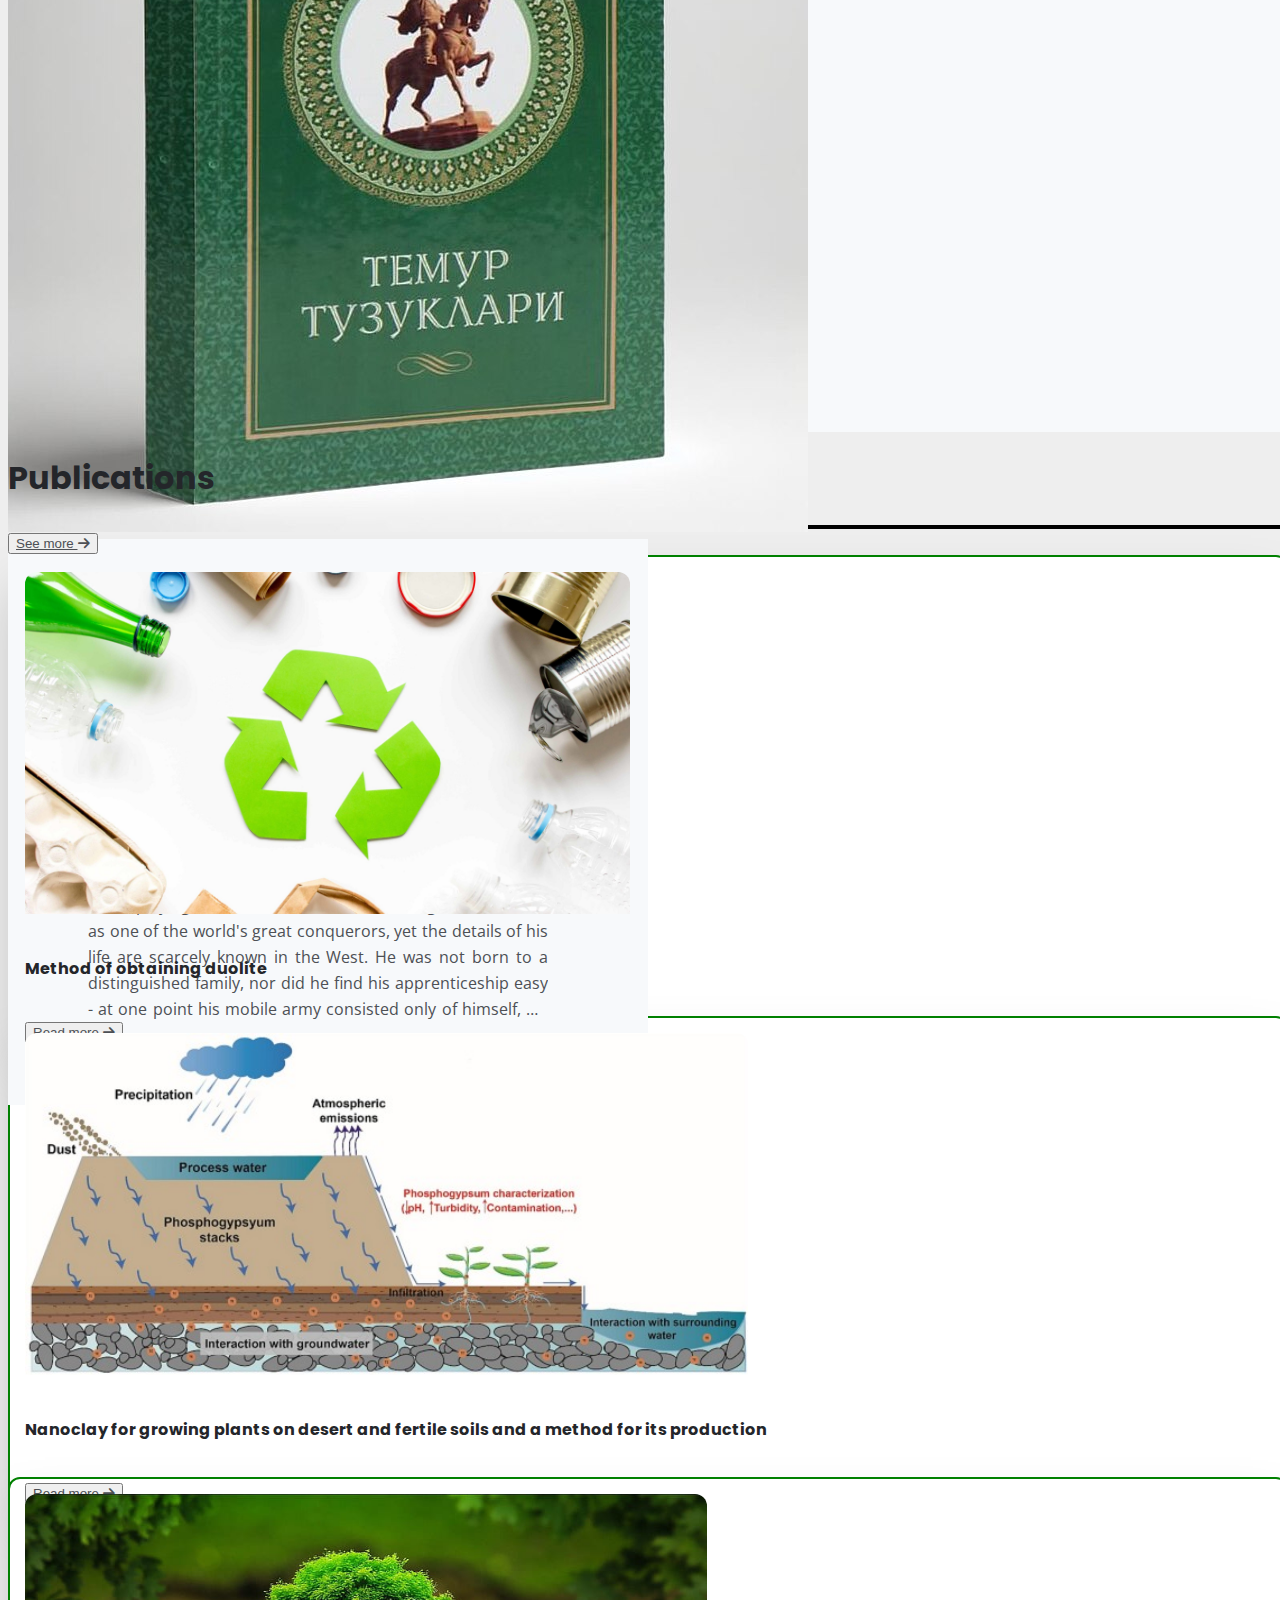
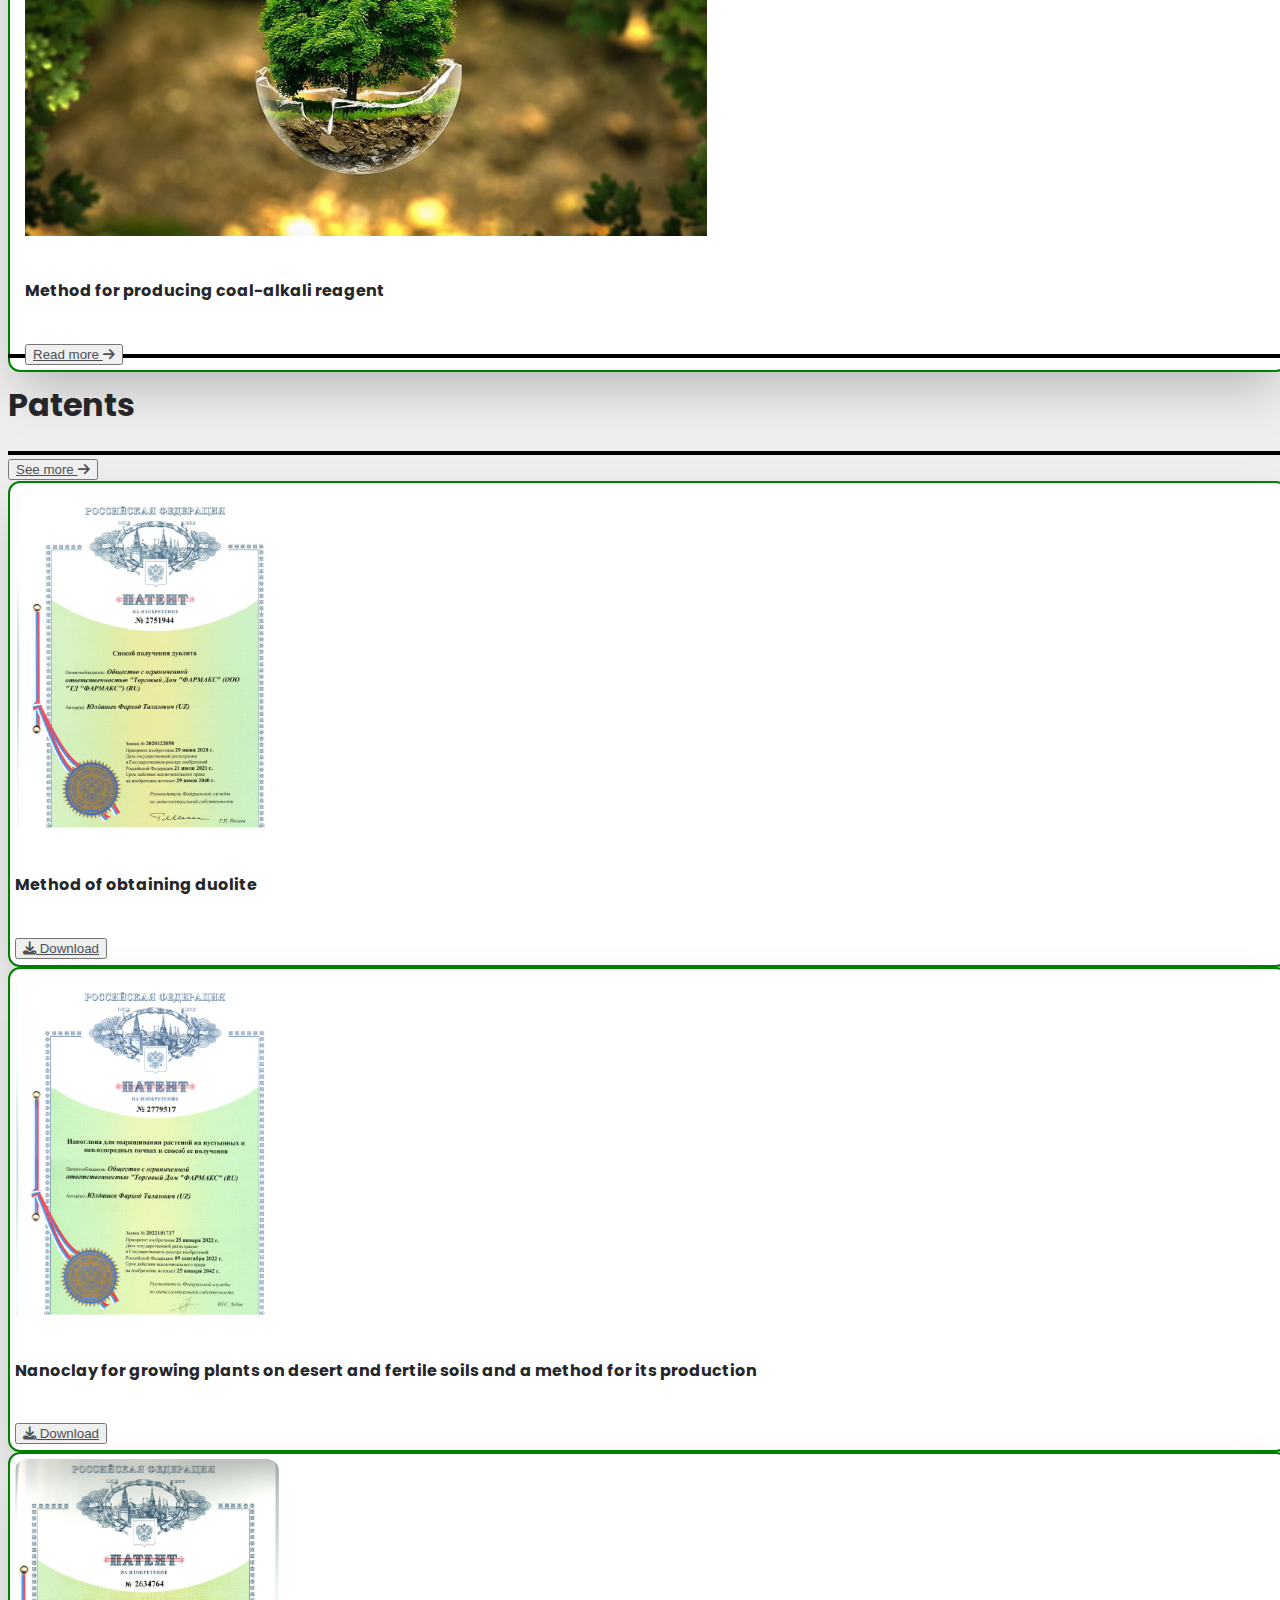
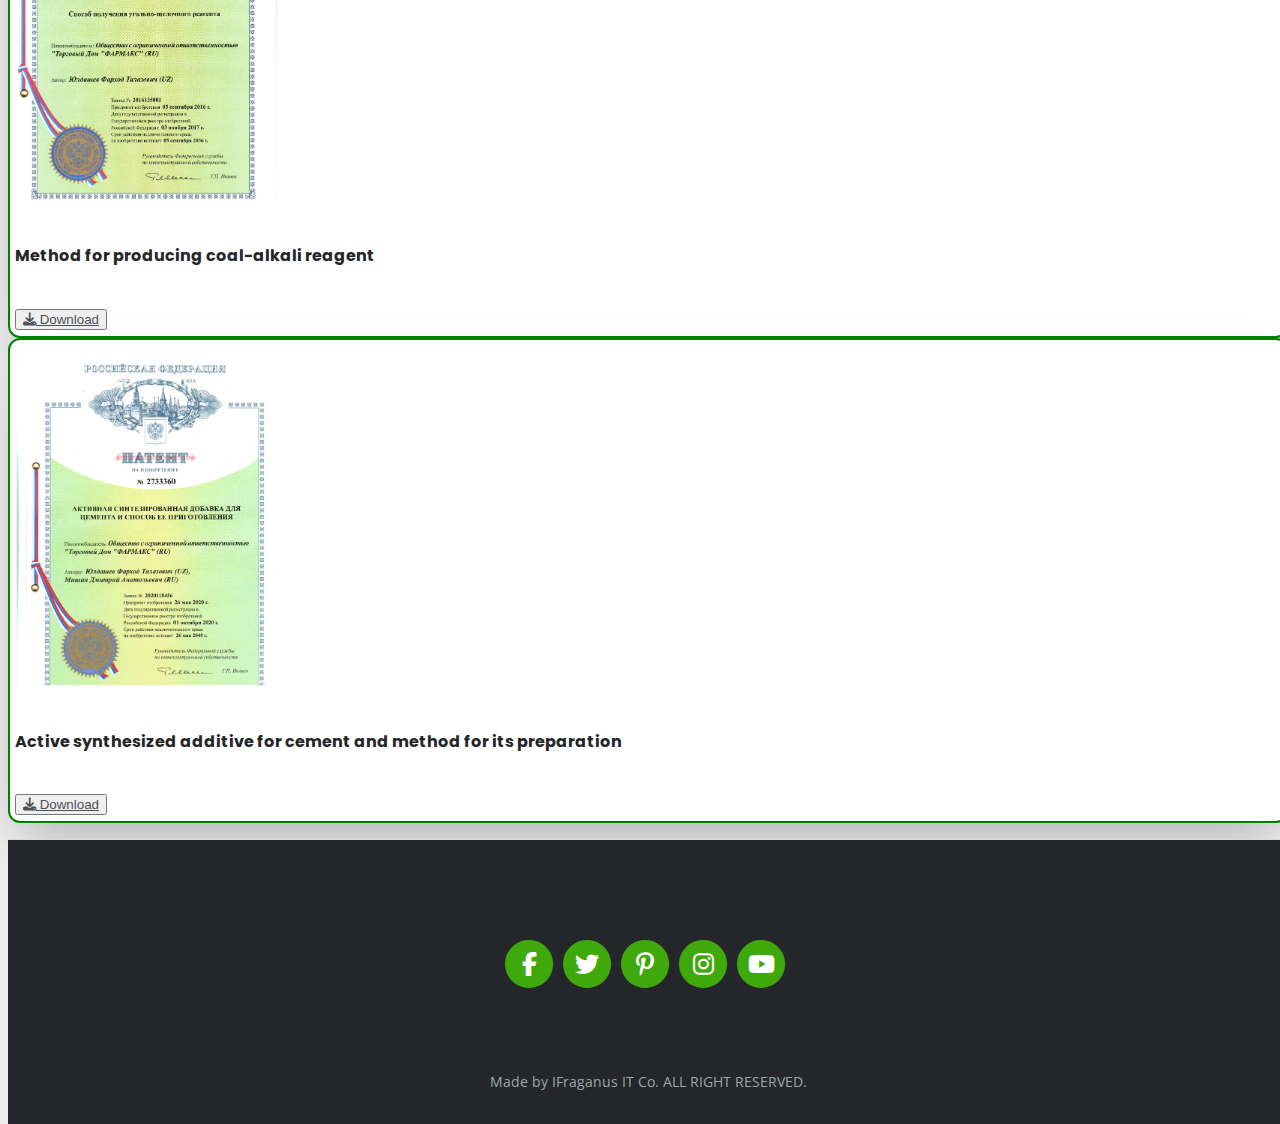
==== commit 4408c517: "new changes" ====
--- a/index.html
+++ b/index.html
@@ -92,6 +92,7 @@
                 <i class="fab fa-twitter fa-stack-1x"></i>
               </a>
             </span>
+            <button class="btn-success px-3 py-2 border rounded" id="languageButton">Eng <i class="fa-solid fa-arrow-down"></i></button>
           </span>
         </div>
         <!-- end of navbar-collapse -->
@@ -105,16 +106,10 @@
     <header id="header" class="header">
       <div class="container">
         <div class="row">
-          <div class="col-lg-6">
-            <div class="text-container">
+          <div class="col-lg-12">
               <h1 class="h1-large">
-                I love to create beautiful and efficient websites
+                "Research is to see what everybody else has seen, and to think what nobody else has thought." - Albert Szent-Györgyi
               </h1>
-              <a class="btn-solid-lg page-scroll" href="#about">Discover</a>
-              <a class="btn-outline-lg page-scroll" href="#contact"
-                ><i class="fas fa-user"></i>Contact Me</a
-              >
-            </div>
             <!-- end of text-container -->
           </div>
           <!-- end of col -->
@@ -143,7 +138,8 @@
           <div class="col-lg-4">
             <div class="text-container second">
               <div class="time">2019 - present</div>
-              <h6>Phd Philosophie Doctor</h6>
+              <h6>Master's Degree
+              </h6>
               <p>Graduate school at BSTU V.G. Shukhova</p>
               <div class="time">2016 - 2018</div>
               <h6>Master's Degree</h6>
@@ -172,8 +168,33 @@
     <!-- end of basic-1 -->
     <!-- end of about -->
 
+    <!-- consultancies -->
+    <div class="consultancies bg-white pt-5 pb-3">
+      <div class="container">
+        <div class="consultancies-top">
+          <h2 class="">Personal profiles and accounts</h2>
+          <div class="line"></div>
+        </div>
+        <div class="consultancies-img mt-5 mb-3">
+          <div class="row align-items-center">
+            <div class="col-lg-3 col-md-3 col-6">
+              <a href="https://scholar.google.com/citations?hl=ru&user=eXVzk_wAAAAJ">
+                <img class="img-fluid" src="./images/google-scholar.jpg" alt="">
+              </a>
+            </div>
+            <div class="col-lg-3 col-md-3 col-6">
+              <a href="https://orcid.org/0009-0000-0434-4159">
+                <img class="img-fluid" src="./images/orcid.jpg" alt="">
+              </a>
+            </div>
+          </div>
+        </div>
+      </div>
+    </div>
+    <!-- consultancies end -->
+
     <!-- Read more -->
-    <div class="split d-flex justify-content-center bg-gray">
+    <div class="split d-flex justify-content-center bg-gray py-5">
       <div class="container d-flex flex-lg-row flex-column">
       <div class="area-1">
         <img class="img-fluid h-100" src="./images/details-background.jpg" alt="">
@@ -210,104 +231,79 @@
     <!-- end of split -->
     <!-- end of Read more -->
 
-    <!-- Projects -->
-    <div id="projects" class="basic-3">
-      <div class="container">
-        <div class="row">
-          <div class="col-lg-12">
-            <h2 class="h2-heading">Publications</h2>
-            <p class="p-heading">
-              Listed below are some of the most representative projects I've
-              worked on. 
-            </p>
-          </div>
-          <!-- end of col -->
+    <!-- Works -->
+    <div class="basic-4 mt-5 mb-5">
+      <div class="container">
+        <div class="patent-title d-flex justify-content-center align-items-center">
+          <h2 class="mx-3">Publications</h2>
+          <div class="patent-title__border d-flex w-100"></div>
+        </div>
+        <div class="see-more d-flex justify-content-end mb-3">
+          <button class="btn-success border px-5 py-2 rounded font-weight-bolder"><a class="text-white text-decoration-none d-flex align-items-center" href="./project.html">See more <i class="fa-solid fa-arrow-right ml-2 ml-2"></i></a></button>
+        </div>
+        <div class="row justify-content-around">
+          <div class="p-2 public-card col-lg-4 col-md-6 col-sm-6 col-10">
+            <div class="patent-card__inside d-flex flex-column">
+              <img class="w-100 patent-img" src="./images/project-1.jpg" alt="" />
+              <div class="p-2 d-flex flex-column justify-content-between h-50">
+                <h6>Method of obtaining duolite</h6>
+                <button
+                  class="btn-success mb-2 border rounded-sm text-white px-4 py-1 float-right"
+                >
+                  <a
+                    class="text-white text-decoration-none d-flex w-100 justify-content-center align-items-center"
+                    href="./patents/Дуолит 1.jpg"
+                    target="_blank"
+                    > Read more <i class="fa-solid fa-arrow-right ml-2"></i></a
+                  >
+                </button>
+              </div>
+            </div>
+          </div>
+          <div class="p-2 public-card col-lg-4 col-md-6 col-sm-6 col-10">
+            <div class="patent-card__inside d-flex flex-column">
+              <img class="w-100 patent-img" src="./images/project-2.jpg" alt="" />
+              <div class="p-2 d-flex flex-column justify-content-between h-50">
+                <h6>Nanoclay for growing plants on desert and fertile soils and a method for its production</h6>
+                <button
+                  class="btn-success mb-2 border rounded-sm text-white px-4 py-1 float-right"
+                >
+                  <a
+                    class="text-white text-decoration-none d-flex w-100 justify-content-center align-items-center"
+                    href="./patents/Патент Наноглина.pdf"
+                    target="_blank"
+                    > Read more <i class="fa-solid fa-arrow-right ml-2"></i></a
+                  >
+                </button>
+              </div>
+            </div>
+          </div>
+          <div class="p-2 public-card col-lg-4 col-md-6 col-sm-6 col-10">
+            <div class="patent-card__inside d-flex flex-column">
+              <img class="w-100 patent-img" src="./images/project-3.jpg" alt="" />
+              <div class="p-2 d-flex flex-column justify-content-between h-50">
+                <h6>Method for producing coal-alkali reagent</h6>
+                <button
+                  class="btn-success mb-2 border rounded-sm text-white px-4 py-1 float-right"
+                >
+                  <a
+                    class="text-white text-decoration-none d-flex w-100 justify-content-center align-items-center"
+                    href="./patents/Патент УЩР.pdf"
+                    target="_blank"
+                    ></i> Read more <i class="fa-solid fa-arrow-right ml-2"></i></a
+                  >
+                </button>
+              </div>
+            </div>
+          </div>
         </div>
         <!-- end of row -->
-        <div class="row justify-content-center text-center">
-          <div class="col-lg-12">
-            <div class="text-container">
-              <div class="image-container">
-                <a href="project.html">
-                  <img
-                    class="img-fluid"
-                    src="images/project-1.jpg"
-                    alt="alternative"
-                  />
-                </a>
-              </div>
-              <!-- end of image-container -->
-              <p>
-                <strong>For:</strong> Farhad Yuldashev, <strong>Publication:</strong>
-                Improving the efficiency of recycling man-made watse
-                <a class="blue" href="project.html">Read more</a>
-              </p>
-            </div>
-            <!-- end of text-container -->
-            <div class="text-container">
-              <div class="image-container">
-                <a href="project.html">
-                  <img
-                    class="w-100"
-                    src="images/project-2.jpg"
-                    alt="alternative"
-                  />
-                </a>
-              </div>
-              <!-- end of image-container -->
-              <p>
-                <strong>Author:</strong> Farhad Yuldashev,
-                <strong>Publication:</strong> Efficient utilization of anthropogenic waste: a particular focus on phosphogypsum and ash slag
-                <a class="blue" href="project.html">Read more</a>
-              </p>
-            </div>
-            <!-- end of text-container -->
-            <div class="text-container">
-              <div class="image-container">
-                <a href="project.html">
-                  <img
-                    class="img-fluid"
-                    src="images/project-3.jpg"
-                    alt="alternative"
-                  />
-                </a>
-              </div>
-              <!-- end of image-container -->
-              <p>
-                <strong>Author:</strong> Farhad Yuldashev
-                <strong>Project:</strong> Phosphogypsum and ASH will help solve the problem of waste disposal from the chemical industry and thermal power engineering
-                <a class="blue" href="project.html">Read more</a>
-              </p>
-            </div>
-            <!-- end of text-container -->
-            <div class="text-container">
-              <div class="image-container">
-                <a href="project.html">
-                  <img
-                    class="img-fluid"
-                    src="images/project-4.jpg"
-                    alt="alternative"
-                  />
-                </a>
-              </div>
-              <!-- end of image-container -->
-              <p>
-                <strong>Author:</strong> Farhad Yuldashev,
-                <strong>Project:</strong>
-                Description of the invention to the patent (composition of mineral wool)
-                <a class="blue" href="project.html">Read more</a>
-              </p>
-            </div>
-            <!-- end of text-container -->
-          </div>
-          <!-- end of col -->
-        </div>
-        <!-- end of row -->
-      </div>
-      <!-- end of container -->
-    </div>
-    <!-- end of basic-3 -->
-    <!-- end of projects -->
+      </div>
+      <!-- end of container -->
+    </div>
+    <!-- end of basic-4 -->
+    <!-- end of works -->
+
 
     <!-- Works -->
     <div class="basic-4">
@@ -318,7 +314,7 @@
           <div class="patent-title__border d-flex w-100"></div>
         </div>
         <div class="see-more d-flex justify-content-end mb-3">
-          <button class="btn-success border px-5 py-2 rounded font-weight-bolder"><a class="text-white text-decoration-none d-flex align-items-center" href="./privacy.html">See more <i class="fa-solid fa-arrow-right ml-2"></i></a></button>
+          <button class="btn-success border px-5 py-2 rounded font-weight-bolder"><a class="text-white text-decoration-none d-flex align-items-center" href="./privacy.html">See more <i class="fa-solid fa-arrow-right ml-2 ml-2"></i></a></button>
         </div>
         <div class="row justify-content-around">
           <div class="p-2 patent-card col-lg-3 col-md-4 col-sm-6 col-10">
--- a/css/styles.css
+++ b/css/styles.css
@@ -36,6 +36,9 @@
   width: 100%;
   height: 100%;
 }
+body{
+  background-color: #eee;
+}
 
 body,
 p {
@@ -1180,11 +1183,18 @@
 min-height: 425px;
 }
 .patent-card__inside{
-  border: 3px solid black;
+  border: 2px solid green;
+  border-radius: 0.75rem;
+  background-color: white;
+  padding: 5px;
   height: 100%;
-}
+  box-shadow: 0 25px 50px -12px #00000040;
+}
+
 .patent-card__inside img{
   height: 342px;
+  border-radius: 0.75rem 0.75rem 0 0;
+
 }
 /* publication-card */
 .title-link{
@@ -1274,3 +1284,18 @@
     font-size: 16px;
   }
 }
+/* public-card */
+.public-card{
+  height: 461px;
+  box-shadow: 0 0 10px 10px #0000;
+}
+.public-card .patent-card__inside{
+  padding: 15px;
+}
+/* line */
+.line{
+  width: 200px;
+  height: 3px;
+  background-color: #3fa80b;
+  margin-top: 30px;
+}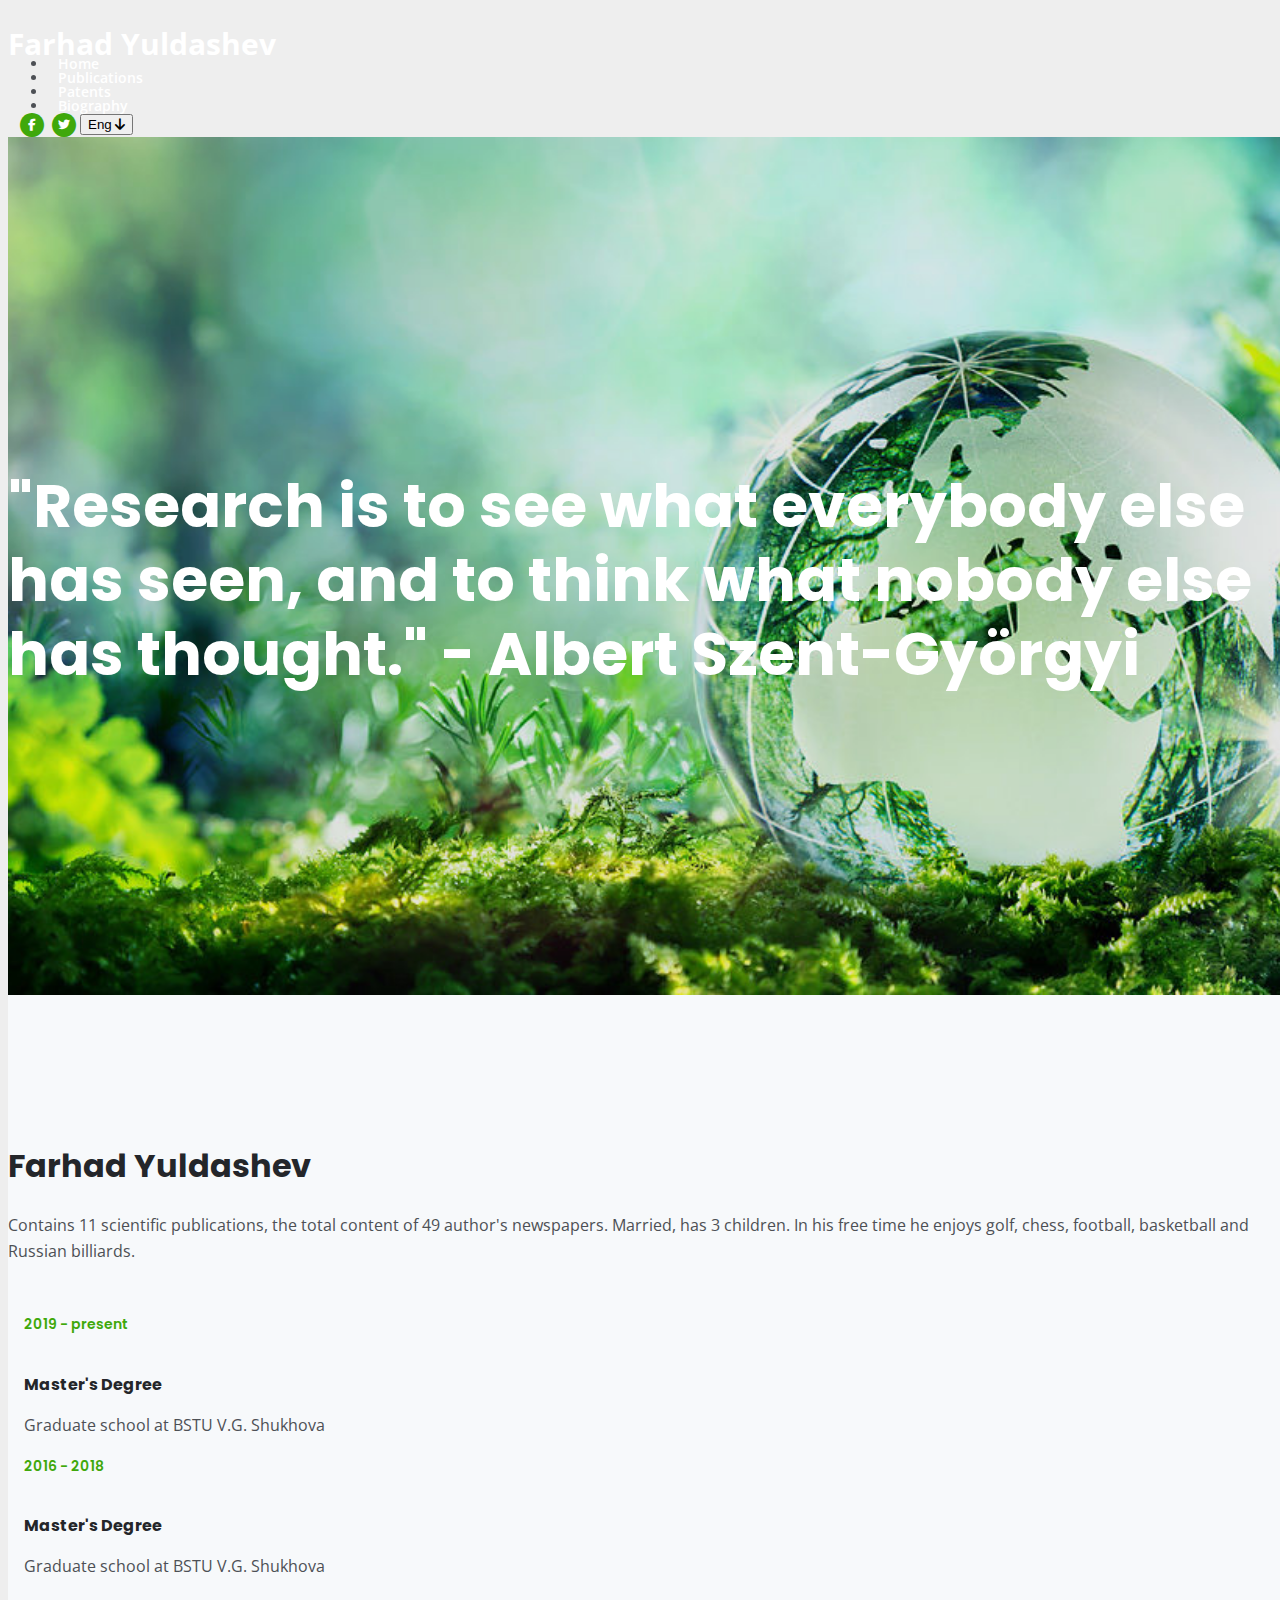
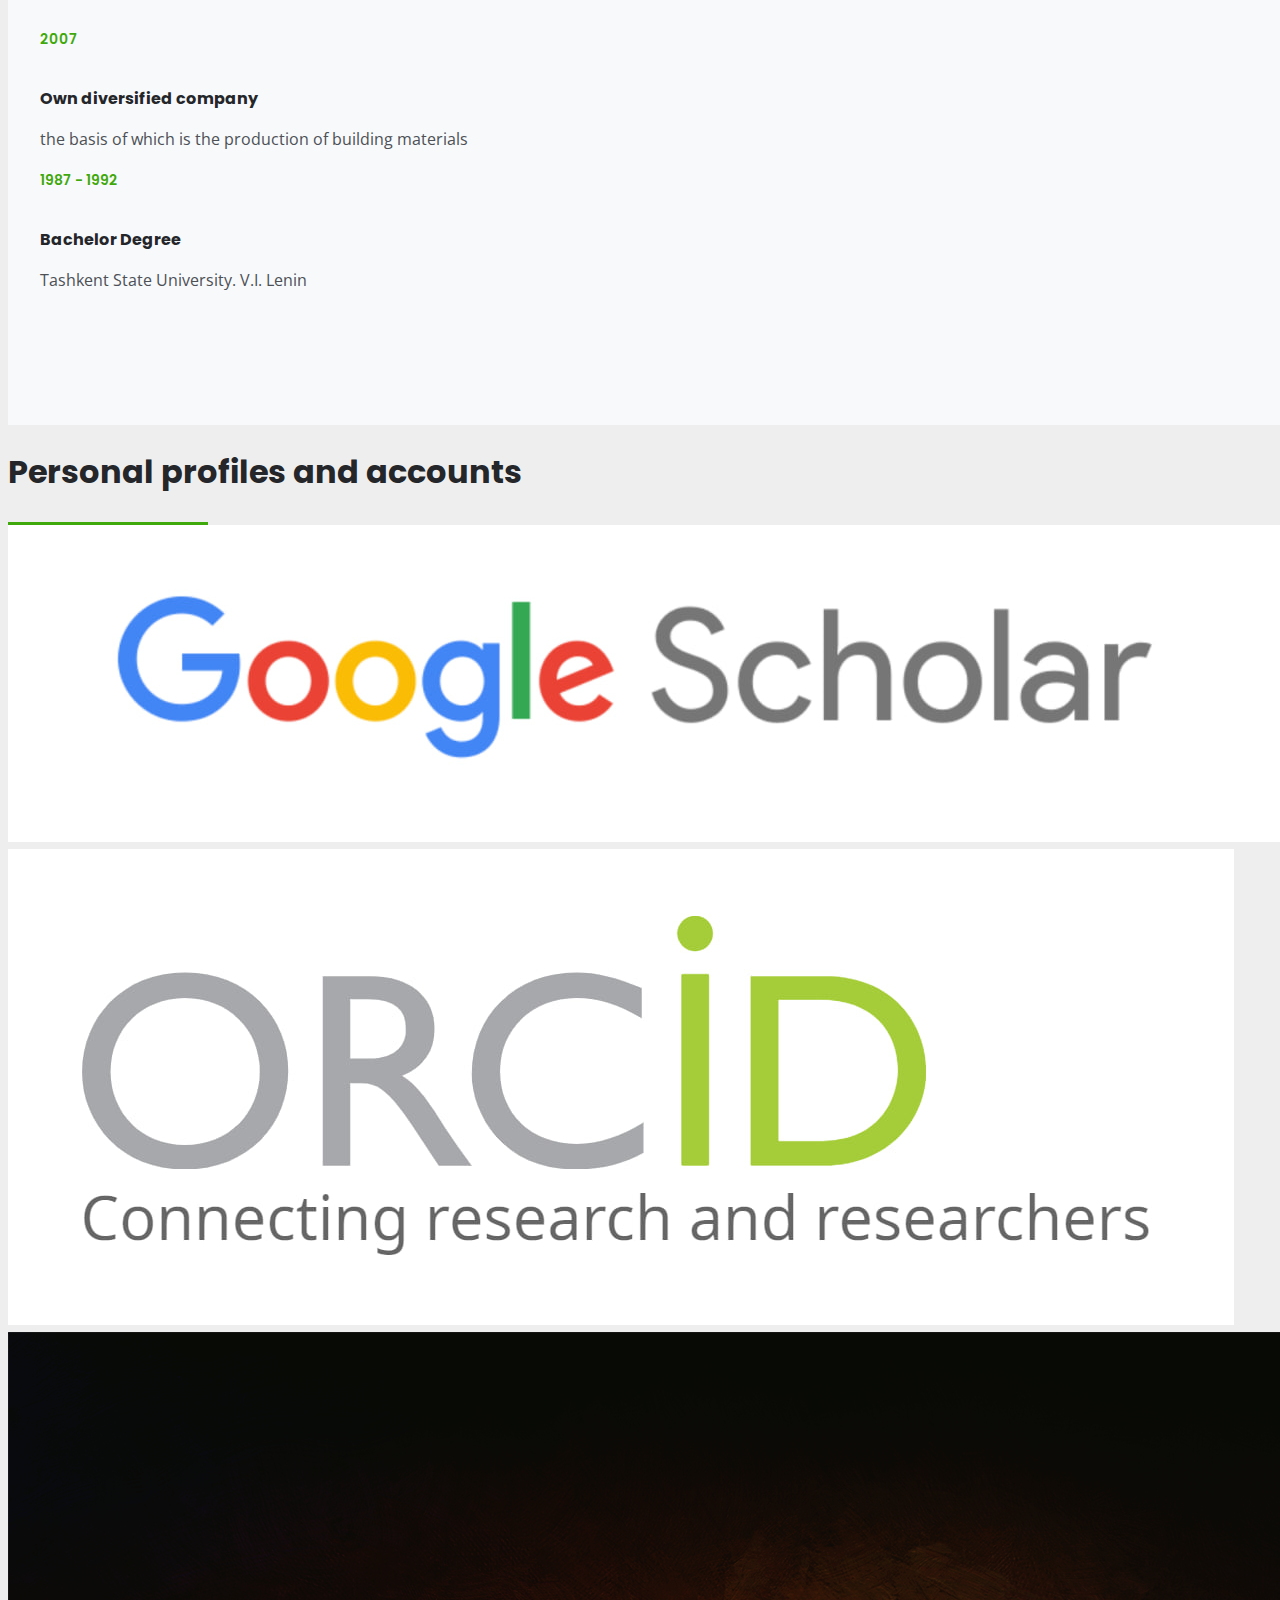
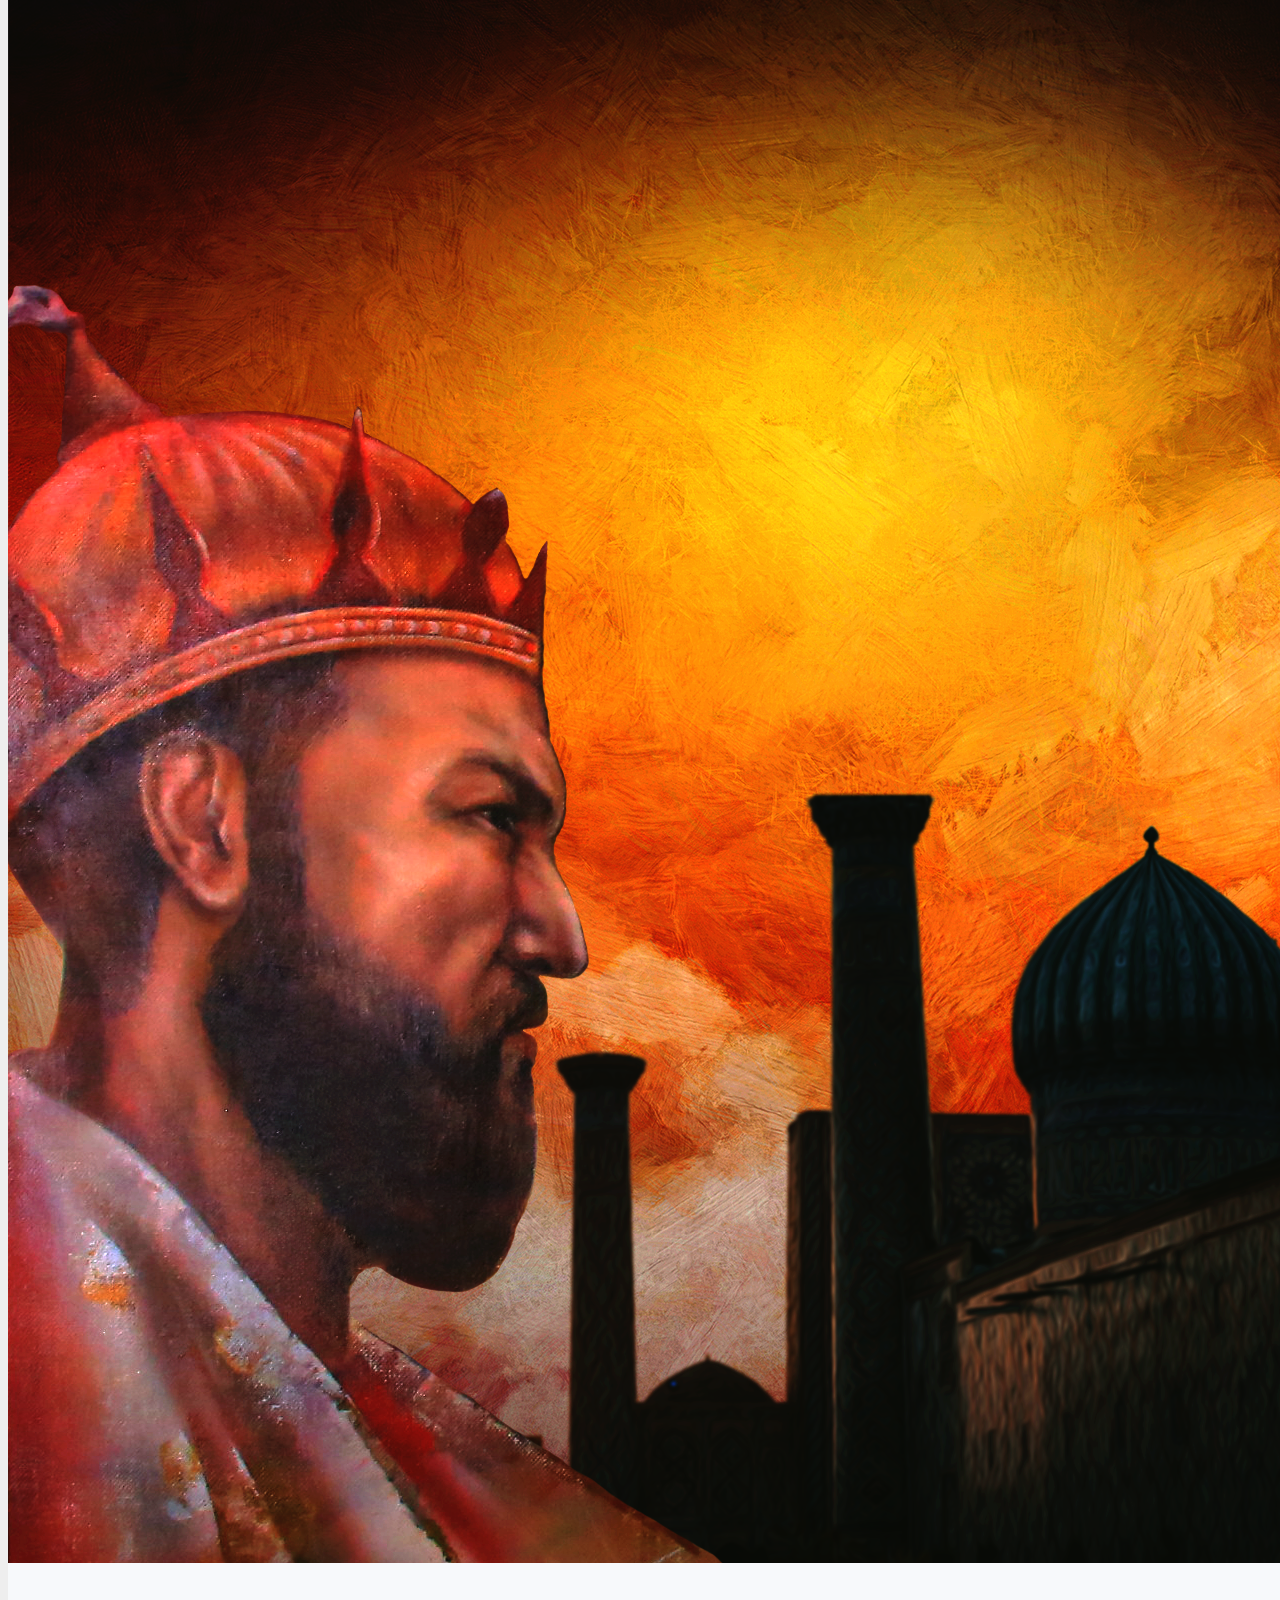
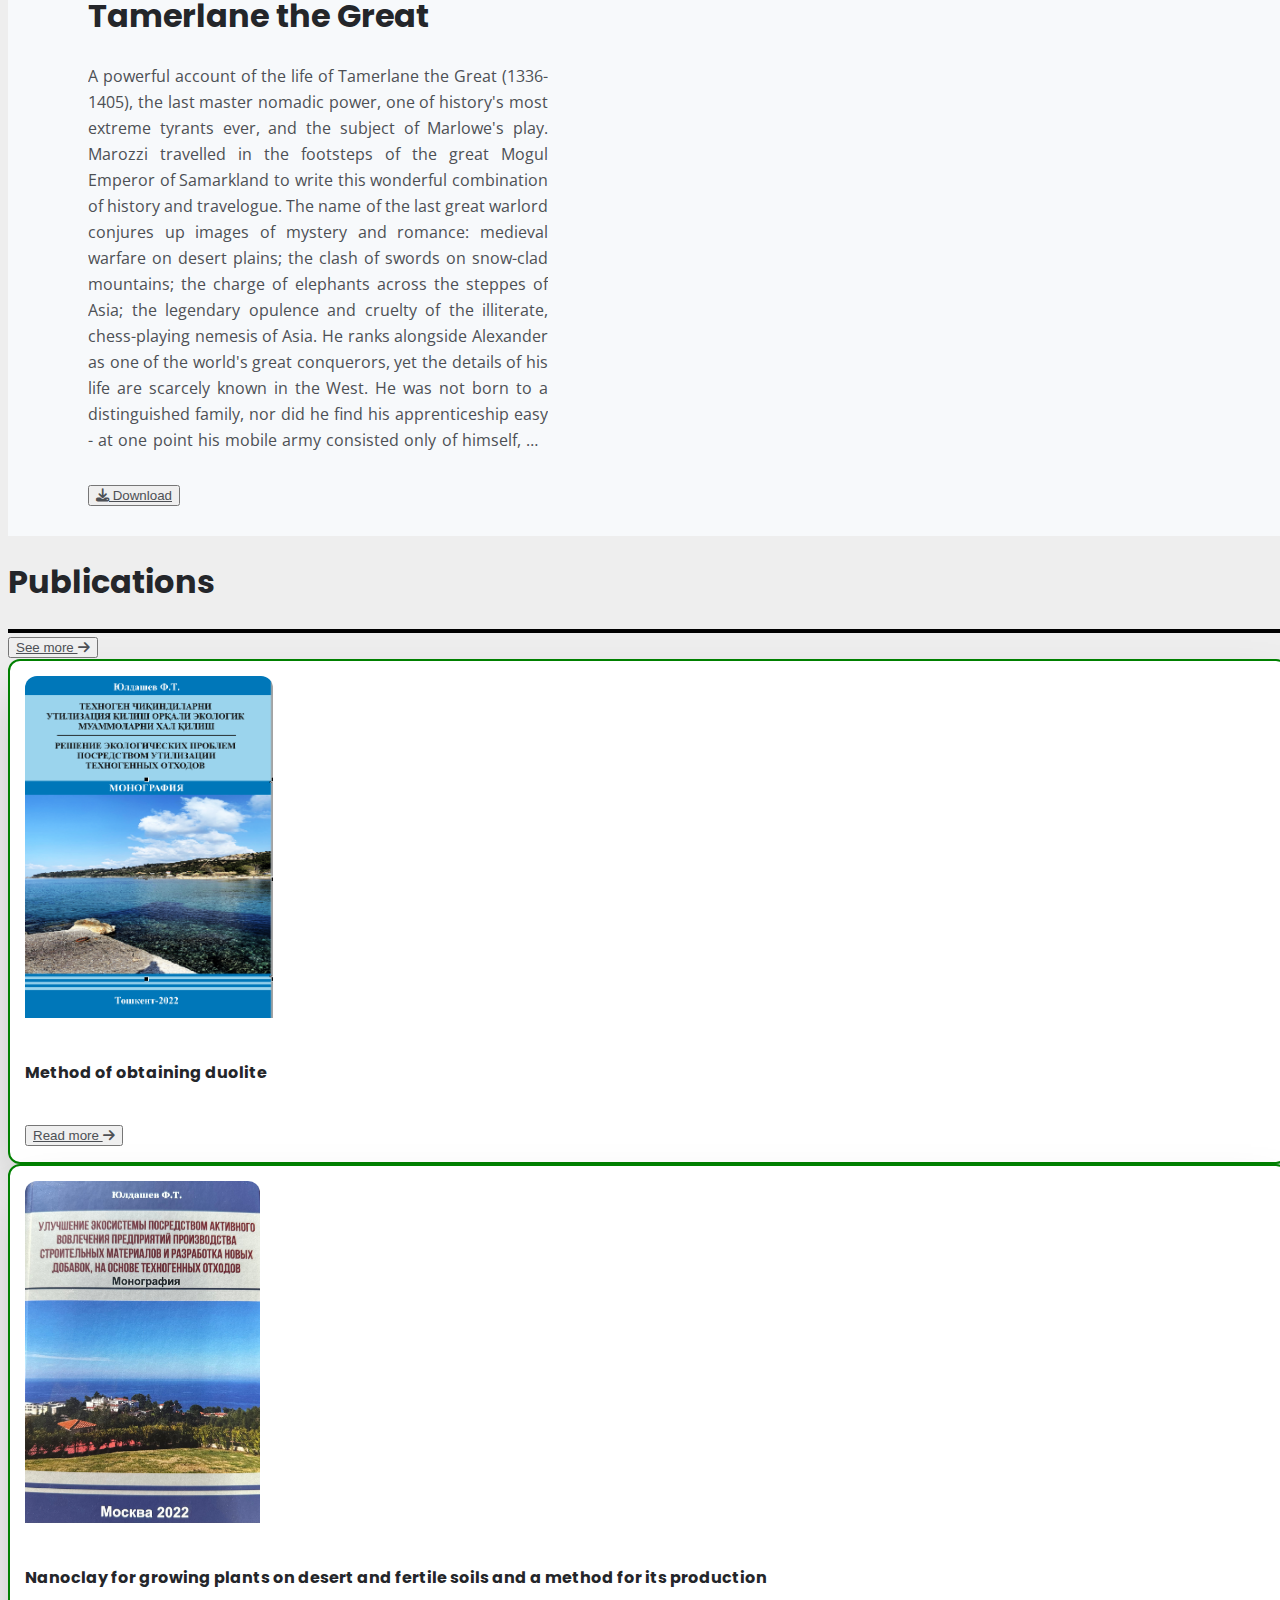
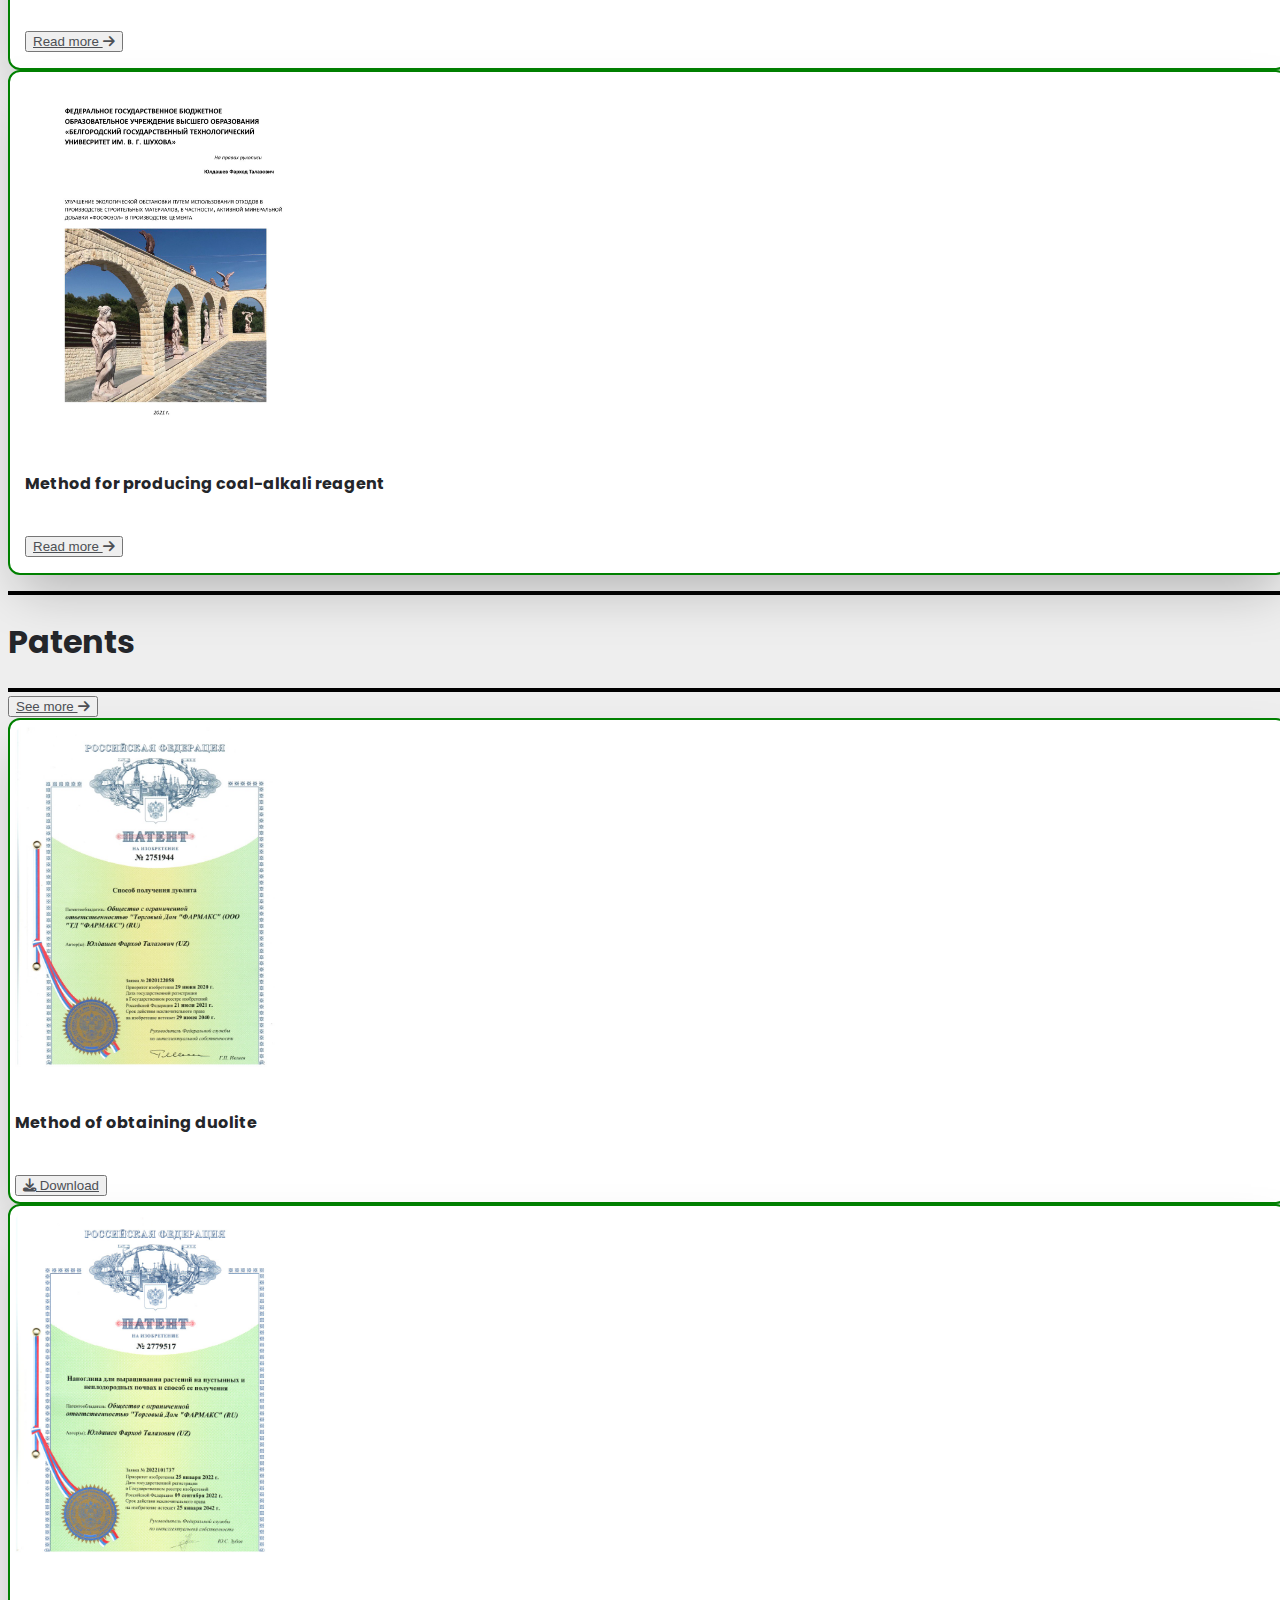
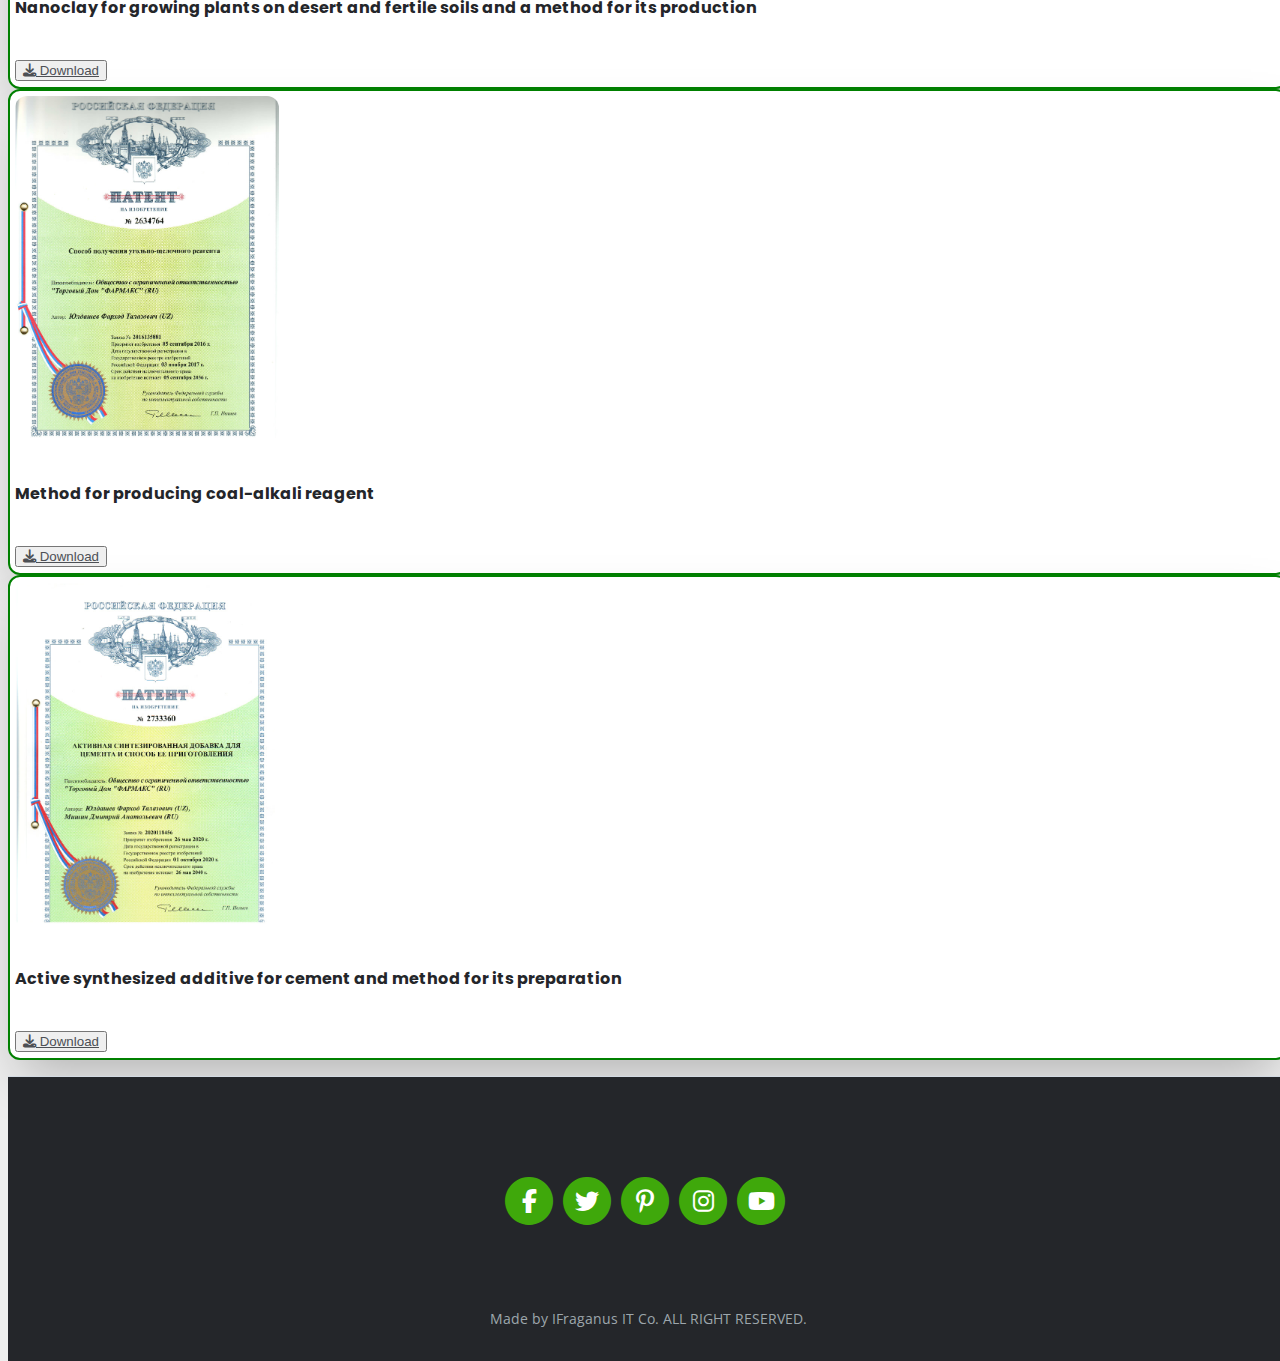
==== commit 4c3e56b3: "new images" ====
--- a/index.html
+++ b/index.html
@@ -196,33 +196,37 @@
     <!-- Read more -->
     <div class="split d-flex justify-content-center bg-gray py-5">
       <div class="container d-flex flex-lg-row flex-column">
-      <div class="area-1">
-        <img class="img-fluid h-100" src="./images/details-background.jpg" alt="">
-      </div>
-      <div class="area-2 bg-gray">
-          <div class="row">
-            <div class="col-lg-12 pt-5">
-              <!-- Text Container -->
-              <div class="text-container pl-lg-0 pl-sm-5 pr-sm-5 book-description">
-                <h2 class="text-lg-left text-center">Tamerlane the Great<h2>
-                  <p>A powerful account of the life of Tamerlane the Great (1336-1405), the last master nomadic power, one of history's most extreme tyrants ever, and the subject of Marlowe's play. Marozzi travelled in the footsteps of the great Mogul Emperor of Samarkland to write this wonderful combination of history and travelogue. The name of the last great warlord conjures up images of mystery and romance: medieval warfare on desert plains; the clash of swords on snow-clad mountains; the charge of elephants across the steppes of Asia; the legendary opulence and cruelty of the illiterate, chess-playing nemesis of Asia. He ranks alongside Alexander as one of the world's great conquerors, yet the details of his life are scarcely known in the West. He was not born to a distinguished family, nor did he find his apprenticeship easy - at one point his mobile army consisted only of himself, his wife, seven companions and four horses - but his dominion grew with astonishing rapidity.</p>
-                  <button
-                  class="btn-success mb-2 border rounded-sm text-white px-4 py-1 float-right h5"
-                >
-                  <a
-                    class="text-white text-decoration-none d-flex w-100 justify-content-center align-items-center"
-                    href="./book/Выдающиеся_заслуги_Амира_Тимура_перед_своим_народом_и_отечеством.pdf 1.jpg"
-                    target="_blank"
-                    ><i class="fa-solid fa-download mr-2"></i> Download</a
-                  >
-                </button>
-              </div>
-              <!-- end of text-container -->
-              <!-- end of text container -->
-            </div>
-            <!-- end of col -->
-          </div>
-          <!-- end of row -->
+        <div class="row">
+          <div class="col-lg-6">
+              <img class="img-fluid h-100" src="./images/details-background.jpg" alt="">
+          </div>
+          <div class="col-lg-6">
+            <div class="area-2 bg-gray">
+                <div class="row">
+                  <div class="col-lg-12 pt-5">
+                    <!-- Text Container -->
+                    <div class="text-container pl-lg-0 pl-sm-5 pr-sm-5 book-description">
+                      <h2 class="text-lg-left text-center">Tamerlane the Great<h2>
+                        <p>A powerful account of the life of Tamerlane the Great (1336-1405), the last master nomadic power, one of history's most extreme tyrants ever, and the subject of Marlowe's play. Marozzi travelled in the footsteps of the great Mogul Emperor of Samarkland to write this wonderful combination of history and travelogue. The name of the last great warlord conjures up images of mystery and romance: medieval warfare on desert plains; the clash of swords on snow-clad mountains; the charge of elephants across the steppes of Asia; the legendary opulence and cruelty of the illiterate, chess-playing nemesis of Asia. He ranks alongside Alexander as one of the world's great conquerors, yet the details of his life are scarcely known in the West. He was not born to a distinguished family, nor did he find his apprenticeship easy - at one point his mobile army consisted only of himself, his wife, seven companions and four horses - but his dominion grew with astonishing rapidity.</p>
+                        <button
+                        class="btn-success mb-2 border rounded-sm text-white px-4 py-1 float-right h5"
+                      >
+                        <a
+                          class="text-white text-decoration-none d-flex w-100 justify-content-center align-items-center"
+                          href="./book/Выдающиеся_заслуги_Амира_Тимура_перед_своим_народом_и_отечеством.pdf 1.jpg"
+                          target="_blank"
+                          ><i class="fa-solid fa-download mr-2"></i> Download</a
+                        >
+                      </button>
+                    </div>
+                    <!-- end of text-container -->
+                    <!-- end of text container -->
+                  </div>
+                  <!-- end of col -->
+                </div>
+                <!-- end of row -->
+              </div>
+          </div>
         </div>
         <!-- end of container -->
       </div>
@@ -252,7 +256,7 @@
                 >
                   <a
                     class="text-white text-decoration-none d-flex w-100 justify-content-center align-items-center"
-                    href="./patents/Дуолит 1.jpg"
+                    href="./project.html"
                     target="_blank"
                     > Read more <i class="fa-solid fa-arrow-right ml-2"></i></a
                   >
@@ -270,7 +274,7 @@
                 >
                   <a
                     class="text-white text-decoration-none d-flex w-100 justify-content-center align-items-center"
-                    href="./patents/Патент Наноглина.pdf"
+                    href="./project.html"
                     target="_blank"
                     > Read more <i class="fa-solid fa-arrow-right ml-2"></i></a
                   >
@@ -288,7 +292,7 @@
                 >
                   <a
                     class="text-white text-decoration-none d-flex w-100 justify-content-center align-items-center"
-                    href="./patents/Патент УЩР.pdf"
+                    href="./project.html"
                     target="_blank"
                     ></i> Read more <i class="fa-solid fa-arrow-right ml-2"></i></a
                   >
--- a/css/styles.css
+++ b/css/styles.css
@@ -1024,7 +1024,7 @@
 
   /* Details */
   .split {
-    height: 760px;
+    min-height: 760px;
   }
 
   .split .area-1 {
@@ -1146,7 +1146,7 @@
 
   /* Details */
   .split {
-    height: 700px;
+    min-height: 700px;
   }
 
   .split .text-container {
@@ -1286,7 +1286,7 @@
 }
 /* public-card */
 .public-card{
-  height: 461px;
+  min-height: 461px;
   box-shadow: 0 0 10px 10px #0000;
 }
 .public-card .patent-card__inside{
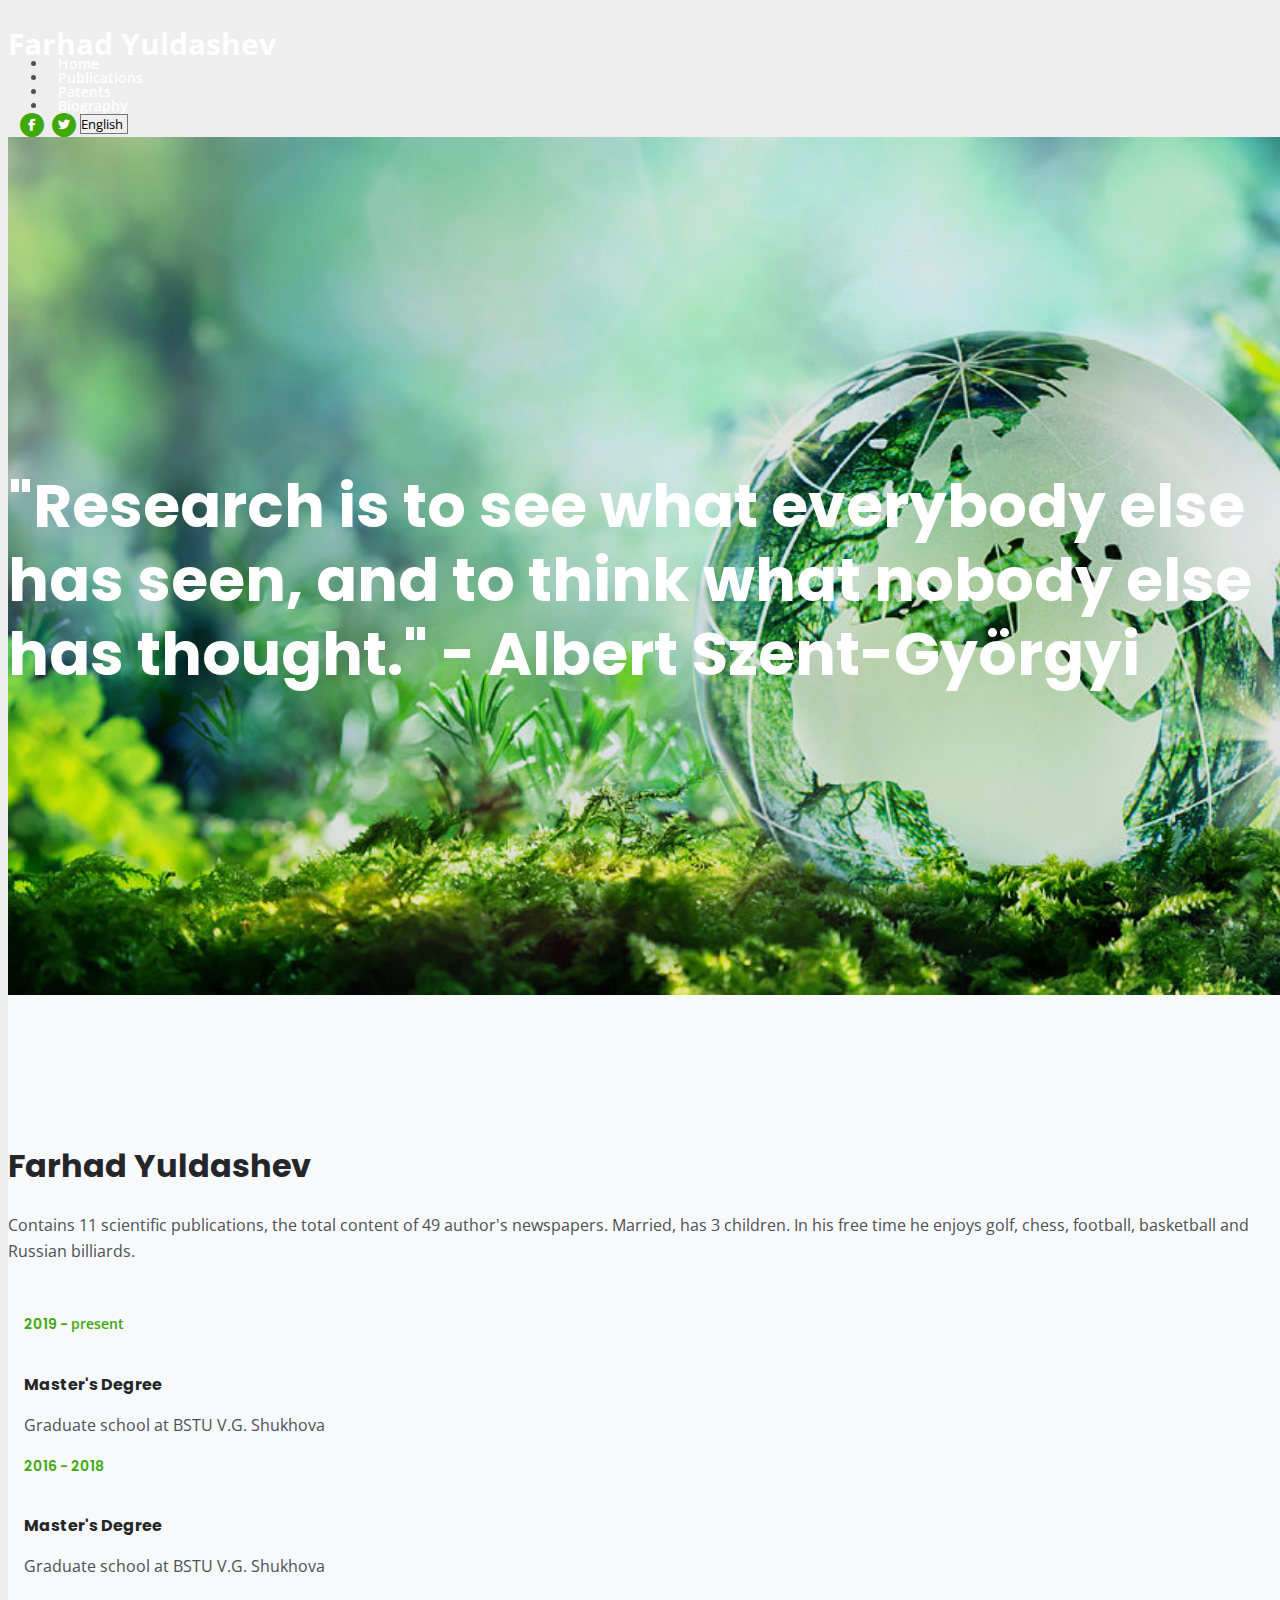
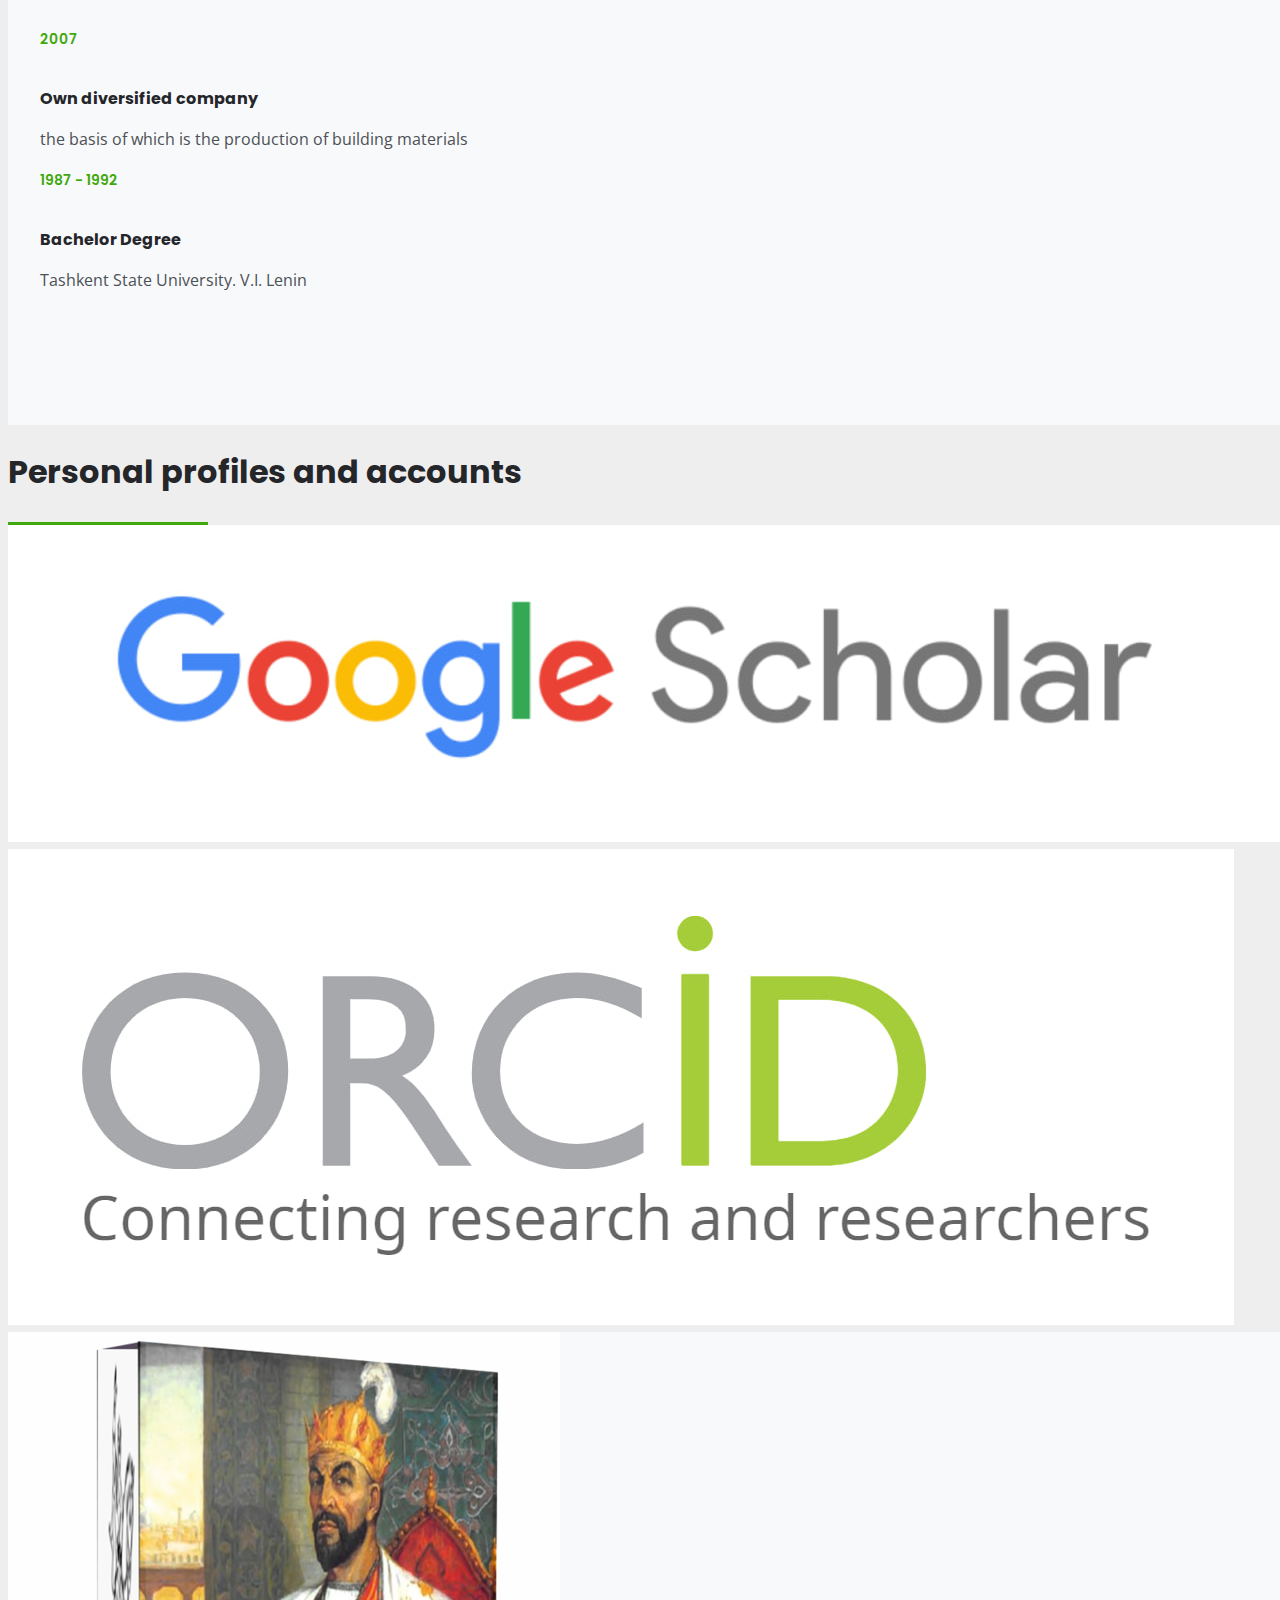
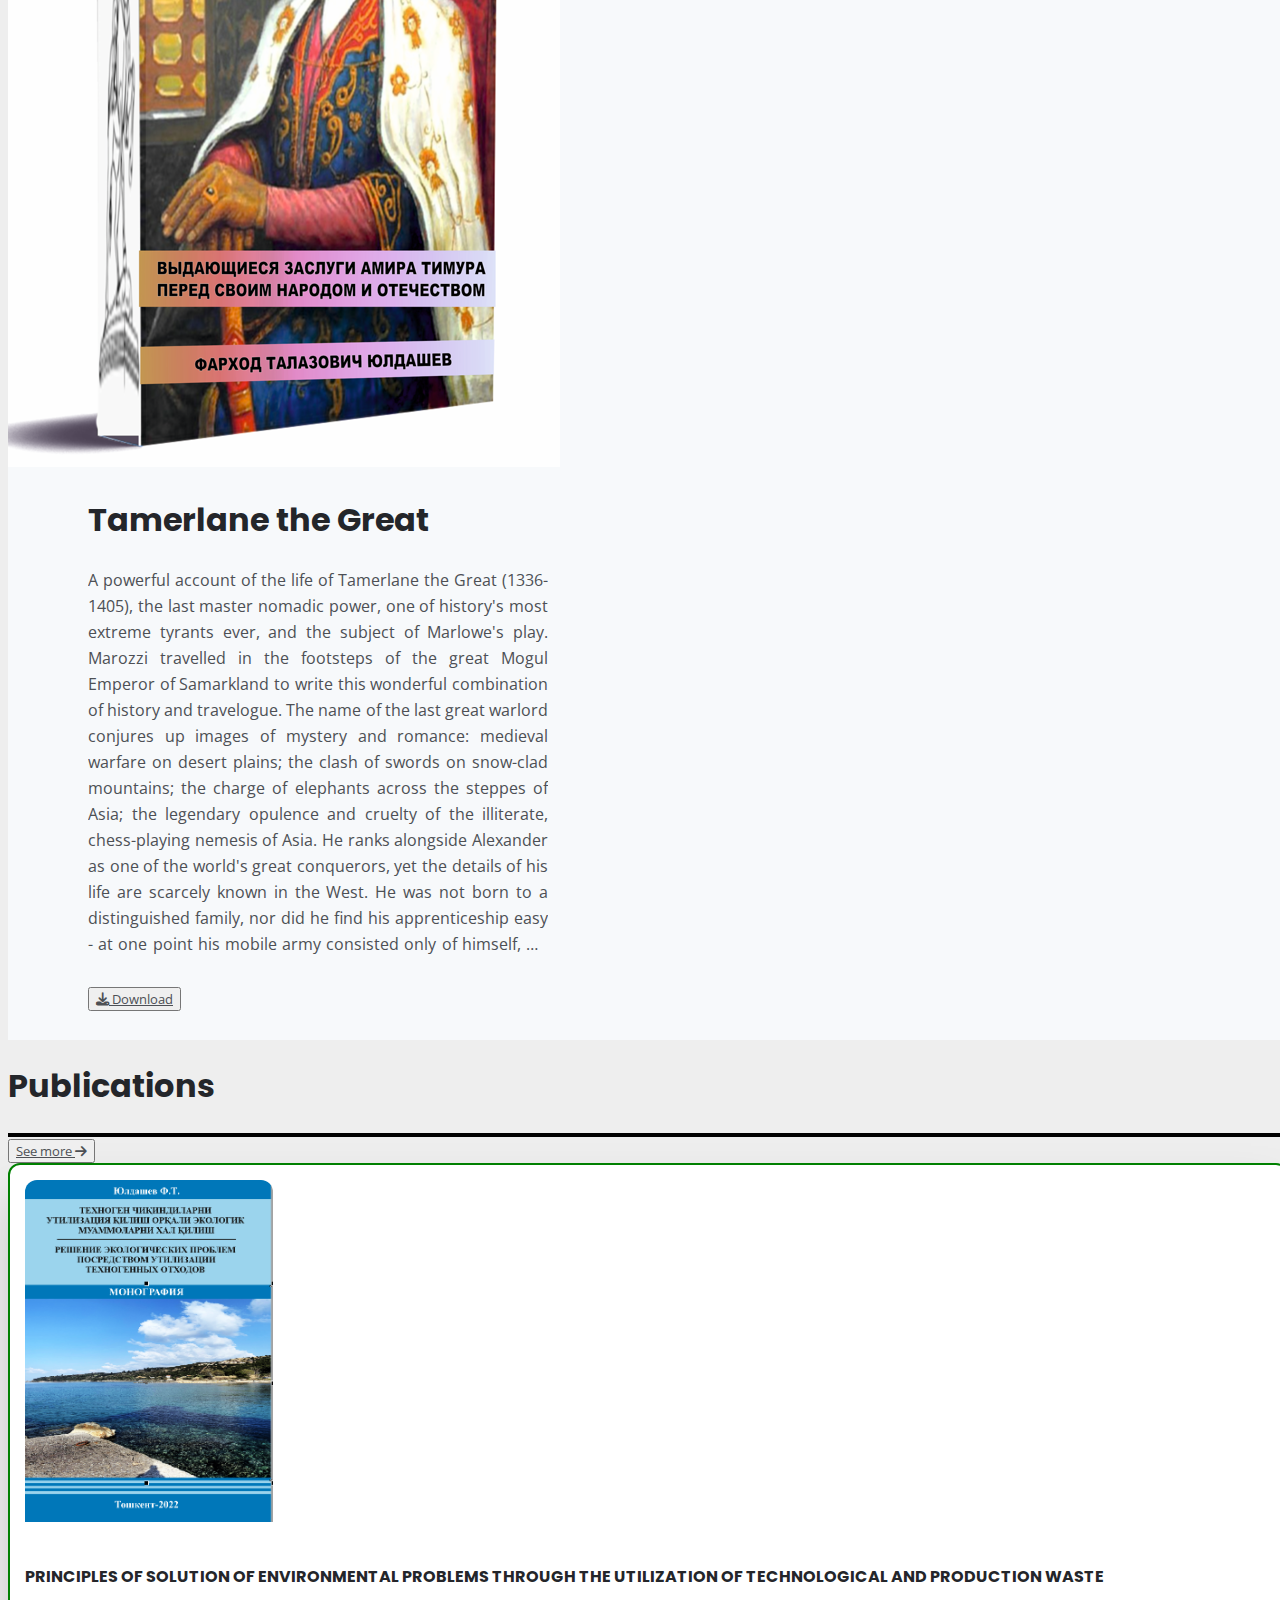
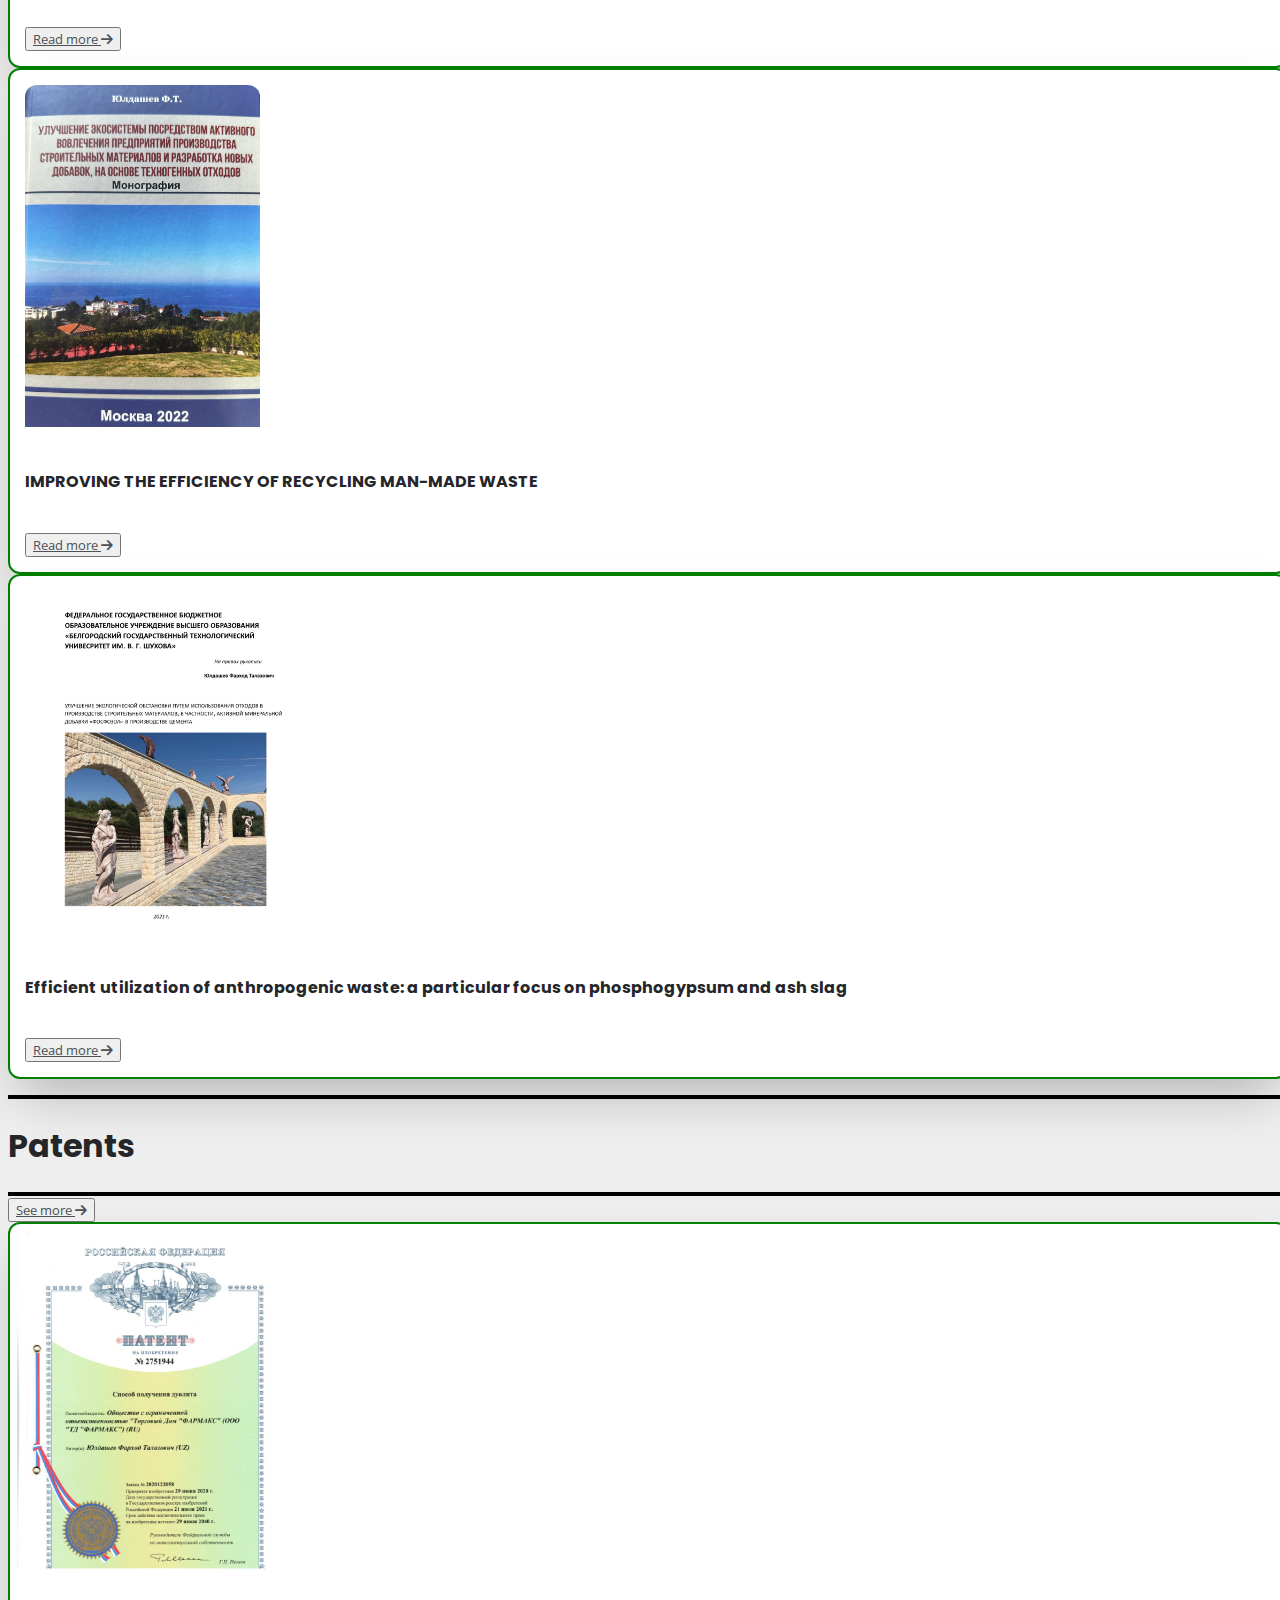
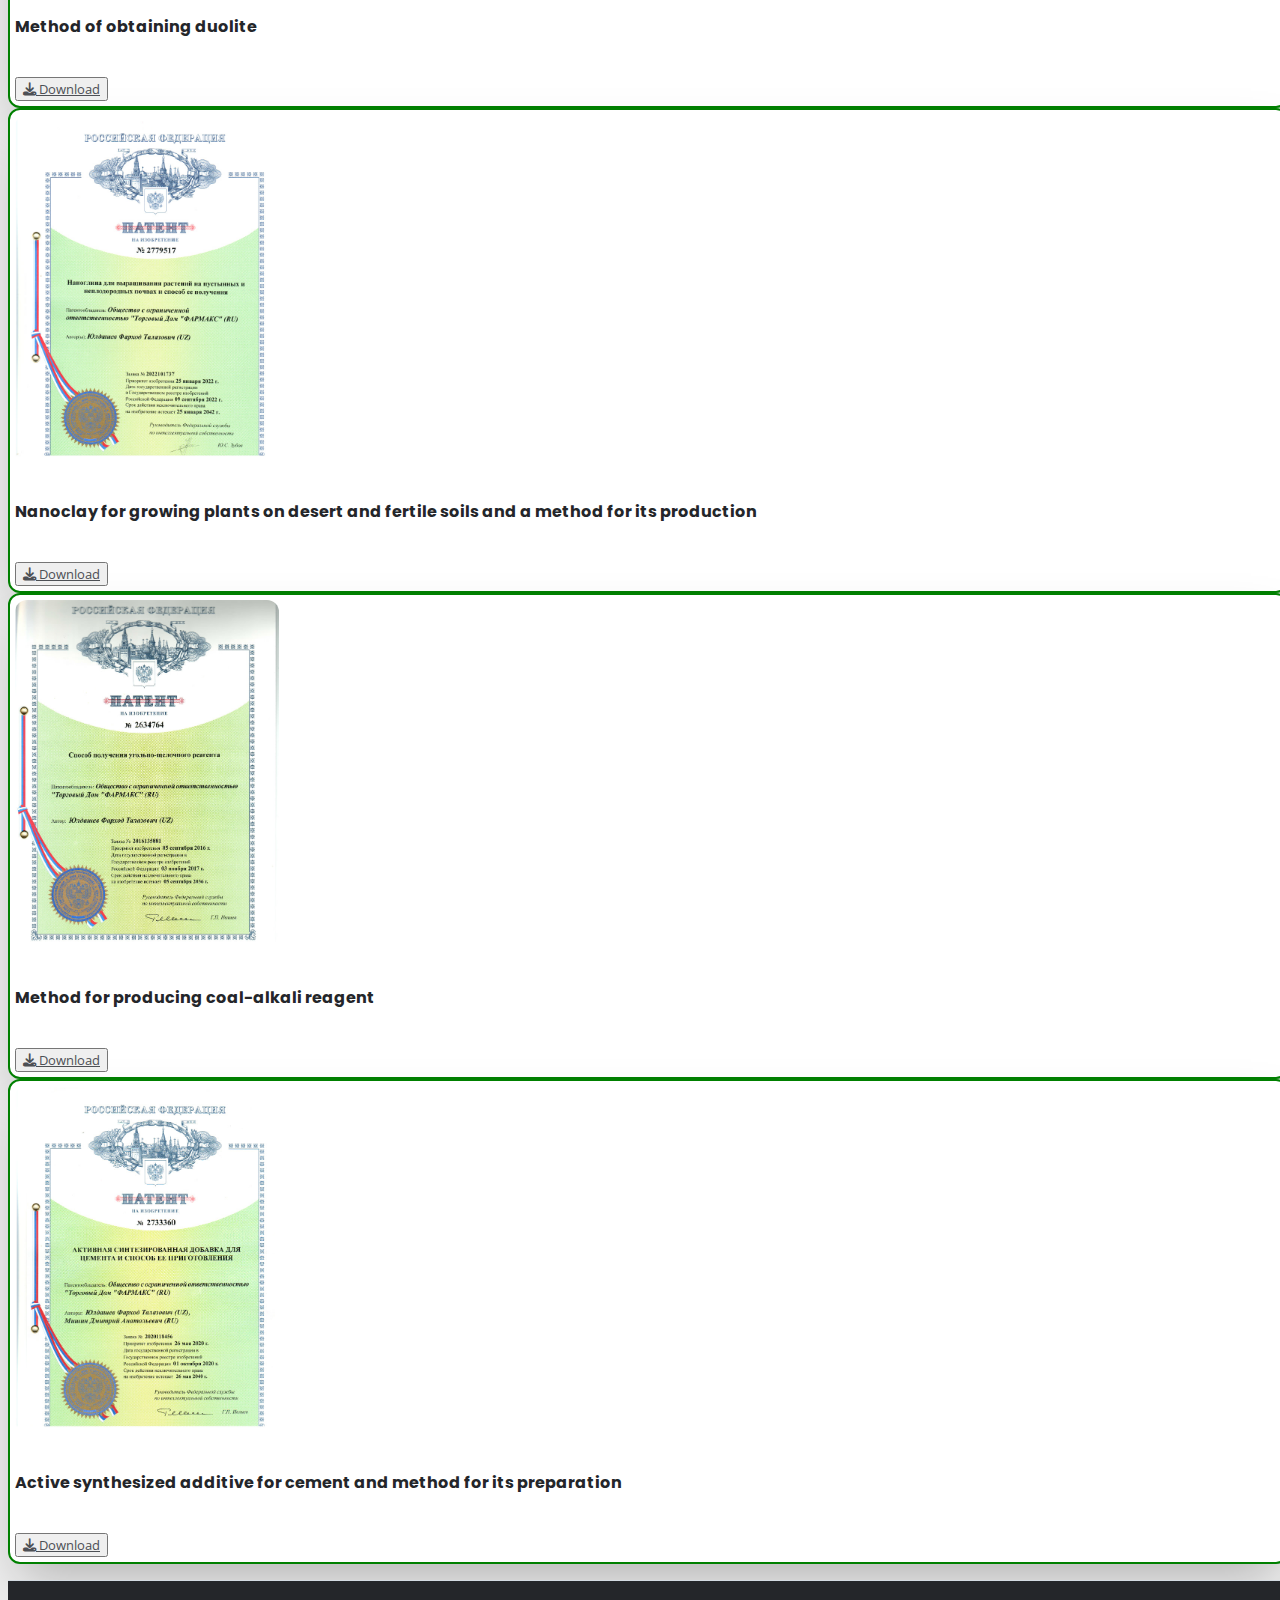
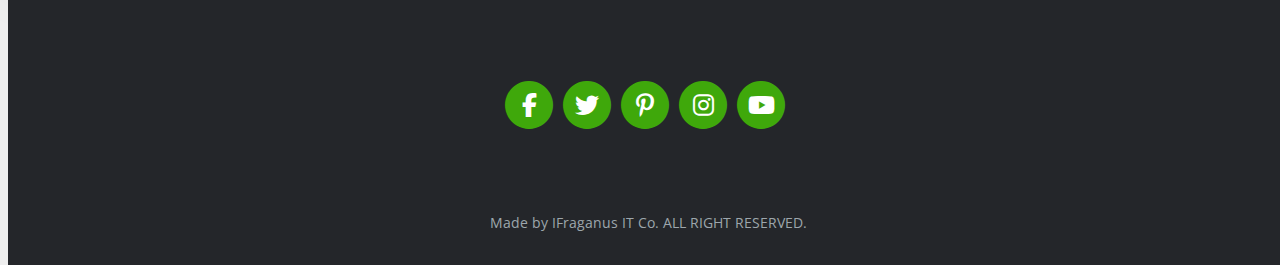
==== commit d526f6af: "two languages" ====
--- a/index.html
+++ b/index.html
@@ -28,7 +28,7 @@
     <!-- to have large image post format in Twitter -->
 
     <!-- Webpage Title -->
-    <title>Farhad Yuldashev</title>
+    <title  data-lang="name">Farhad Yuldashev</title>
 
     <!-- Styles -->
     <link rel="preconnect" href="https://fonts.gstatic.com" />
@@ -47,8 +47,8 @@
     <!-- Navigation -->
     <nav class="navbar navbar-expand-lg fixed-top navbar-dark">
       <div class="container">
-        <a class="navbar-brand logo-text page-scroll" href="index.html"
-          >Farhad Yuldashev</a
+        <a class="navbar-brand logo-text page-scroll pl-5 ml-5" href="index.html"
+        data-lang="name"  >Farhad Yuldashev</a
         >
 
         <button
@@ -65,18 +65,18 @@
         >
           <ul class="navbar-nav ml-auto">
             <li class="nav-item">
-              <a class="nav-link page-scroll" href="#header"
+              <a class="nav-link page-scroll" href="#header" data-lang="home"
                 >Home <span class="sr-only">(current)</span></a
               >
             </li>
             <li class="nav-item">
-              <a class="nav-link page-scroll" href="project.html">Publications</a>
+              <a class="nav-link page-scroll" href="project.html" data-lang="publications">Publications</a>
             </li>
             <li class="nav-item">
-              <a class="nav-link page-scroll" href="privacy.html">Patents</a>
+              <a class="nav-link page-scroll" href="privacy.html" data-lang="patents">Patents</a>
             </li>
             <li class="nav-item">
-              <a class="nav-link page-scroll" href="terms.html">Biography</a>
+              <a class="nav-link page-scroll" href="terms.html" data-lang="biography">Biography</a>
             </li>
           </ul>
           <span class="nav-item social-icons">
@@ -92,7 +92,10 @@
                 <i class="fab fa-twitter fa-stack-1x"></i>
               </a>
             </span>
-            <button class="btn-success px-3 py-2 border rounded" id="languageButton">Eng <i class="fa-solid fa-arrow-down"></i></button>
+            <select class="btn-success px-3 py-2 border rounded ml-2" id="language-selector" onchange="updateLanguage()">
+              <option value="en">English</option>
+              <option value="ru">Russian</option>
+            </select>
           </span>
         </div>
         <!-- end of navbar-collapse -->
@@ -107,7 +110,7 @@
       <div class="container">
         <div class="row">
           <div class="col-lg-12">
-              <h1 class="h1-large">
+              <h1 class="h1-large" data-lang="quote">
                 "Research is to see what everybody else has seen, and to think what nobody else has thought." - Albert Szent-Györgyi
               </h1>
             <!-- end of text-container -->
@@ -127,8 +130,8 @@
         <div class="row">
           <div class="col-lg-4">
             <div class="text-container first">
-              <h2>Farhad Yuldashev</h2>
-              <p>
+              <h2 data-lang="name">Farhad Yuldashev</h2>
+              <p data-lang="biography_info">
                 Contains 11 scientific publications, the total content of 49 author's newspapers. Married, has 3 children. In his free time he enjoys golf, chess, football, basketball and Russian billiards.
               </p>
             </div>
@@ -137,13 +140,13 @@
           <!-- end of col -->
           <div class="col-lg-4">
             <div class="text-container second">
-              <div class="time">2019 - present</div>
-              <h6>Master's Degree
+              <div class="time">2019 - <span data-lang="present">present</span></div>
+              <h6 data-lang="degree">Master's Degree
               </h6>
-              <p>Graduate school at BSTU V.G. Shukhova</p>
+              <p data-lang="degree_info">Graduate school at BSTU V.G. Shukhova</p>
               <div class="time">2016 - 2018</div>
-              <h6>Master's Degree</h6>
-              <p>Graduate school at BSTU V.G. Shukhova</p>
+              <h6 data-lang="degree">Master's Degree</h6>
+              <p data-lang="degree_info">Graduate school at BSTU V.G. Shukhova</p>
             </div>
             <!-- end of text-container -->
           </div>
@@ -151,11 +154,11 @@
           <div class="col-lg-4">
             <div class="text-container third">
               <div class="time">2007</div>
-              <h6>Own diversified company</h6>
-              <p>the basis of which is the production of building materials</p>
+              <h6 data-lang="company">Own diversified company</h6>
+              <p data-lang="company_info">the basis of which is the production of building materials</p>
               <div class="time">1987 - 1992</div>
-              <h6>Bachelor Degree</h6>
-              <p>Tashkent State University. V.I. Lenin</p>
+              <h6 data-lang="bachelor">Bachelor Degree</h6>
+              <p data-lang="bachelor_info">Tashkent State University. V.I. Lenin</p>
             </div>
             <!-- end of text-container -->
           </div>
@@ -172,7 +175,7 @@
     <div class="consultancies bg-white pt-5 pb-3">
       <div class="container">
         <div class="consultancies-top">
-          <h2 class="">Personal profiles and accounts</h2>
+          <h2 class="" data-lang="accounts">Personal profiles and accounts</h2>
           <div class="line"></div>
         </div>
         <div class="consultancies-img mt-5 mb-3">
@@ -206,8 +209,8 @@
                   <div class="col-lg-12 pt-5">
                     <!-- Text Container -->
                     <div class="text-container pl-lg-0 pl-sm-5 pr-sm-5 book-description">
-                      <h2 class="text-lg-left text-center">Tamerlane the Great<h2>
-                        <p>A powerful account of the life of Tamerlane the Great (1336-1405), the last master nomadic power, one of history's most extreme tyrants ever, and the subject of Marlowe's play. Marozzi travelled in the footsteps of the great Mogul Emperor of Samarkland to write this wonderful combination of history and travelogue. The name of the last great warlord conjures up images of mystery and romance: medieval warfare on desert plains; the clash of swords on snow-clad mountains; the charge of elephants across the steppes of Asia; the legendary opulence and cruelty of the illiterate, chess-playing nemesis of Asia. He ranks alongside Alexander as one of the world's great conquerors, yet the details of his life are scarcely known in the West. He was not born to a distinguished family, nor did he find his apprenticeship easy - at one point his mobile army consisted only of himself, his wife, seven companions and four horses - but his dominion grew with astonishing rapidity.</p>
+                      <h2 class="text-lg-left text-center" data-lang="book_title">Tamerlane the Great<h2>
+                        <p data-lang="book_info">A powerful account of the life of Tamerlane the Great (1336-1405), the last master nomadic power, one of history's most extreme tyrants ever, and the subject of Marlowe's play. Marozzi travelled in the footsteps of the great Mogul Emperor of Samarkland to write this wonderful combination of history and travelogue. The name of the last great warlord conjures up images of mystery and romance: medieval warfare on desert plains; the clash of swords on snow-clad mountains; the charge of elephants across the steppes of Asia; the legendary opulence and cruelty of the illiterate, chess-playing nemesis of Asia. He ranks alongside Alexander as one of the world's great conquerors, yet the details of his life are scarcely known in the West. He was not born to a distinguished family, nor did he find his apprenticeship easy - at one point his mobile army consisted only of himself, his wife, seven companions and four horses - but his dominion grew with astonishing rapidity.</p>
                         <button
                         class="btn-success mb-2 border rounded-sm text-white px-4 py-1 float-right h5"
                       >
@@ -215,7 +218,8 @@
                           class="text-white text-decoration-none d-flex w-100 justify-content-center align-items-center"
                           href="./book/Выдающиеся_заслуги_Амира_Тимура_перед_своим_народом_и_отечеством.pdf 1.jpg"
                           target="_blank"
-                          ><i class="fa-solid fa-download mr-2"></i> Download</a
+
+                          ><i class="fa-solid fa-download mr-2"></i> <span data-lang="download">Download</span></a
                         >
                       </button>
                     </div>
@@ -239,18 +243,18 @@
     <div class="basic-4 mt-5 mb-5">
       <div class="container">
         <div class="patent-title d-flex justify-content-center align-items-center">
-          <h2 class="mx-3">Publications</h2>
+          <h2 class="mx-3" data-lang="publications">Publications</h2>
           <div class="patent-title__border d-flex w-100"></div>
         </div>
         <div class="see-more d-flex justify-content-end mb-3">
-          <button class="btn-success border px-5 py-2 rounded font-weight-bolder"><a class="text-white text-decoration-none d-flex align-items-center" href="./project.html">See more <i class="fa-solid fa-arrow-right ml-2 ml-2"></i></a></button>
+          <button class="btn-success border px-5 py-2 rounded font-weight-bolder"><a class="text-white text-decoration-none d-flex align-items-center" href="./project.html"><span data-lang="see_more">See more</span> <i class="fa-solid fa-arrow-right ml-2 ml-2"></i></a></button>
         </div>
         <div class="row justify-content-around">
           <div class="p-2 public-card col-lg-4 col-md-6 col-sm-6 col-10">
             <div class="patent-card__inside d-flex flex-column">
               <img class="w-100 patent-img" src="./images/project-1.jpg" alt="" />
               <div class="p-2 d-flex flex-column justify-content-between h-50">
-                <h6>Method of obtaining duolite</h6>
+                <h6 data-lang="publication1">PRINCIPLES OF SOLUTION OF ENVIRONMENTAL PROBLEMS THROUGH THE UTILIZATION OF TECHNOLOGICAL AND PRODUCTION WASTE</h6>
                 <button
                   class="btn-success mb-2 border rounded-sm text-white px-4 py-1 float-right"
                 >
@@ -258,7 +262,7 @@
                     class="text-white text-decoration-none d-flex w-100 justify-content-center align-items-center"
                     href="./project.html"
                     target="_blank"
-                    > Read more <i class="fa-solid fa-arrow-right ml-2"></i></a
+                    ><span data-lang="read_more">Read more</span> <i class="fa-solid fa-arrow-right ml-2"></i></a
                   >
                 </button>
               </div>
@@ -268,7 +272,7 @@
             <div class="patent-card__inside d-flex flex-column">
               <img class="w-100 patent-img" src="./images/project-2.jpg" alt="" />
               <div class="p-2 d-flex flex-column justify-content-between h-50">
-                <h6>Nanoclay for growing plants on desert and fertile soils and a method for its production</h6>
+                <h6 data-lang="publication2">IMPROVING THE EFFICIENCY OF RECYCLING MAN-MADE WASTE</h6>
                 <button
                   class="btn-success mb-2 border rounded-sm text-white px-4 py-1 float-right"
                 >
@@ -276,7 +280,7 @@
                     class="text-white text-decoration-none d-flex w-100 justify-content-center align-items-center"
                     href="./project.html"
                     target="_blank"
-                    > Read more <i class="fa-solid fa-arrow-right ml-2"></i></a
+                    ><span data-lang="read_more"> Read more</span> <i class="fa-solid fa-arrow-right ml-2"></i></a
                   >
                 </button>
               </div>
@@ -286,7 +290,7 @@
             <div class="patent-card__inside d-flex flex-column">
               <img class="w-100 patent-img" src="./images/project-3.jpg" alt="" />
               <div class="p-2 d-flex flex-column justify-content-between h-50">
-                <h6>Method for producing coal-alkali reagent</h6>
+                <h6 data-lang="publication3">Efficient utilization of anthropogenic waste: a particular focus on phosphogypsum and ash slag</h6>
                 <button
                   class="btn-success mb-2 border rounded-sm text-white px-4 py-1 float-right"
                 >
@@ -294,7 +298,7 @@
                     class="text-white text-decoration-none d-flex w-100 justify-content-center align-items-center"
                     href="./project.html"
                     target="_blank"
-                    ></i> Read more <i class="fa-solid fa-arrow-right ml-2"></i></a
+                    ></i><span data-lang="read_more">Read more</span> <i class="fa-solid fa-arrow-right ml-2"></i></a
                   >
                 </button>
               </div>
@@ -314,18 +318,18 @@
       <div class="container">
         <div class="patent-title d-flex justify-content-center align-items-center">
           <div class="patent-title__border d-flex w-100"></div>
-          <h2 class="mx-3">Patents</h2>
+          <h2 class="mx-3" data-lang="patents">Patents</h2>
           <div class="patent-title__border d-flex w-100"></div>
         </div>
         <div class="see-more d-flex justify-content-end mb-3">
-          <button class="btn-success border px-5 py-2 rounded font-weight-bolder"><a class="text-white text-decoration-none d-flex align-items-center" href="./privacy.html">See more <i class="fa-solid fa-arrow-right ml-2 ml-2"></i></a></button>
+          <button class="btn-success border px-5 py-2 rounded font-weight-bolder"><a class="text-white text-decoration-none d-flex align-items-center" href="./privacy.html"><span data-lang="see_more">See more</span> <i class="fa-solid fa-arrow-right ml-2 ml-2"></i></a></button>
         </div>
         <div class="row justify-content-around">
           <div class="p-2 patent-card col-lg-3 col-md-4 col-sm-6 col-10">
             <div class="patent-card__inside d-flex flex-column">
               <img class="w-100 patent-img" src="./images/work-5.jpg" alt="" />
               <div class="p-2 d-flex flex-column justify-content-between h-100">
-                <h6>Method of obtaining duolite</h6>
+                <h6 data-lang="patent1">Method of obtaining duolite</h6>
                 <button
                   class="btn-success mb-2 border rounded-sm text-white px-4 py-1 float-right"
                 >
@@ -333,7 +337,7 @@
                     class="text-white text-decoration-none d-flex w-100 justify-content-center align-items-center"
                     href="./patents/Дуолит 1.jpg"
                     target="_blank"
-                    ><i class="fa-solid fa-download mr-2"></i> Download</a
+                    ><i class="fa-solid fa-download mr-2"></i> <span data-lang="download">Download</span></a
                   >
                 </button>
               </div>
@@ -343,7 +347,7 @@
             <div class="patent-card__inside d-flex flex-column">
               <img class="w-100 patent-img" src="./images/work-6.jpg" alt="" />
               <div class="p-2 d-flex flex-column justify-content-between h-100">
-                <h6>Nanoclay for growing plants on desert and fertile soils and a method for its production</h6>
+                <h6 data-lang="patent2">Nanoclay for growing plants on desert and fertile soils and a method for its production</h6>
                 <button
                   class="btn-success mb-2 border rounded-sm text-white px-4 py-1 float-right"
                 >
@@ -351,7 +355,7 @@
                     class="text-white text-decoration-none d-flex w-100 justify-content-center align-items-center"
                     href="./patents/Патент Наноглина.pdf"
                     target="_blank"
-                    ><i class="fa-solid fa-download mr-2"></i> Download</a
+                    ><i class="fa-solid fa-download mr-2"></i> <span data-lang="download">Download</span></a
                   >
                 </button>
               </div>
@@ -361,7 +365,7 @@
             <div class="patent-card__inside d-flex flex-column">
               <img class="w-100 patent-img" src="./images/work-7.jpg" alt="" />
               <div class="p-2 d-flex flex-column justify-content-between h-100">
-                <h6>Method for producing coal-alkali reagent</h6>
+                <h6 data-lang="patent3">Method for producing coal-alkali reagent</h6>
                 <button
                   class="btn-success mb-2 border rounded-sm text-white px-4 py-1 float-right"
                 >
@@ -369,7 +373,7 @@
                     class="text-white text-decoration-none d-flex w-100 justify-content-center align-items-center"
                     href="./patents/Патент УЩР.pdf"
                     target="_blank"
-                    ><i class="fa-solid fa-download mr-2"></i> Download</a
+                    ><i class="fa-solid fa-download mr-2"></i> <span data-lang="download">Download</span></a
                   >
                 </button>
               </div>
@@ -379,7 +383,7 @@
             <div class="patent-card__inside d-flex flex-column">
               <img class="w-100 patent-img" src="./images/work-8.jpg" alt="" />
               <div class="p-2 d-flex flex-column justify-content-between h-100">
-                <h6>Active synthesized additive for cement and method for its preparation</h6>
+                <h6 data-lang="patent4">Active synthesized additive for cement and method for its preparation</h6>
                 <button
                   class="btn-success mb-2 border rounded-sm text-white px-4 py-1 float-right"
                 >
@@ -387,7 +391,7 @@
                     class="text-white text-decoration-none d-flex w-100 justify-content-center align-items-center"
                     href="./patents/Патент_2733360_Активная_синтезированная_мин_добавка_к_цементу.pdf"
                     target="_blank"
-                    ><i class="fa-solid fa-download mr-2"></i> Download</a
+                    ><i class="fa-solid fa-download mr-2"></i> <span data-lang="download">Download</span></a
                   >
                 </button>
               </div>
@@ -467,7 +471,7 @@
       <div class="container">
         <div class="row">
           <div class="col-lg-12">
-            <p class="p-small">
+            <p class="p-small" data-lang="footer_emblem">
               Made by IFraganus IT Co. ALL RIGHT RESERVED.
             </p>
           </div>
--- a/css/styles.css
+++ b/css/styles.css
@@ -43,7 +43,10 @@
 body,
 p {
   color: #4d5055;
-  font: 400 1rem/1.625rem "Open Sans", sans-serif;
+  font: 400 1rem/1.625rem "Open Sans", arial;
+}
+*{
+  font-family: "Open Sans", arial;
 }
 
 h1 {
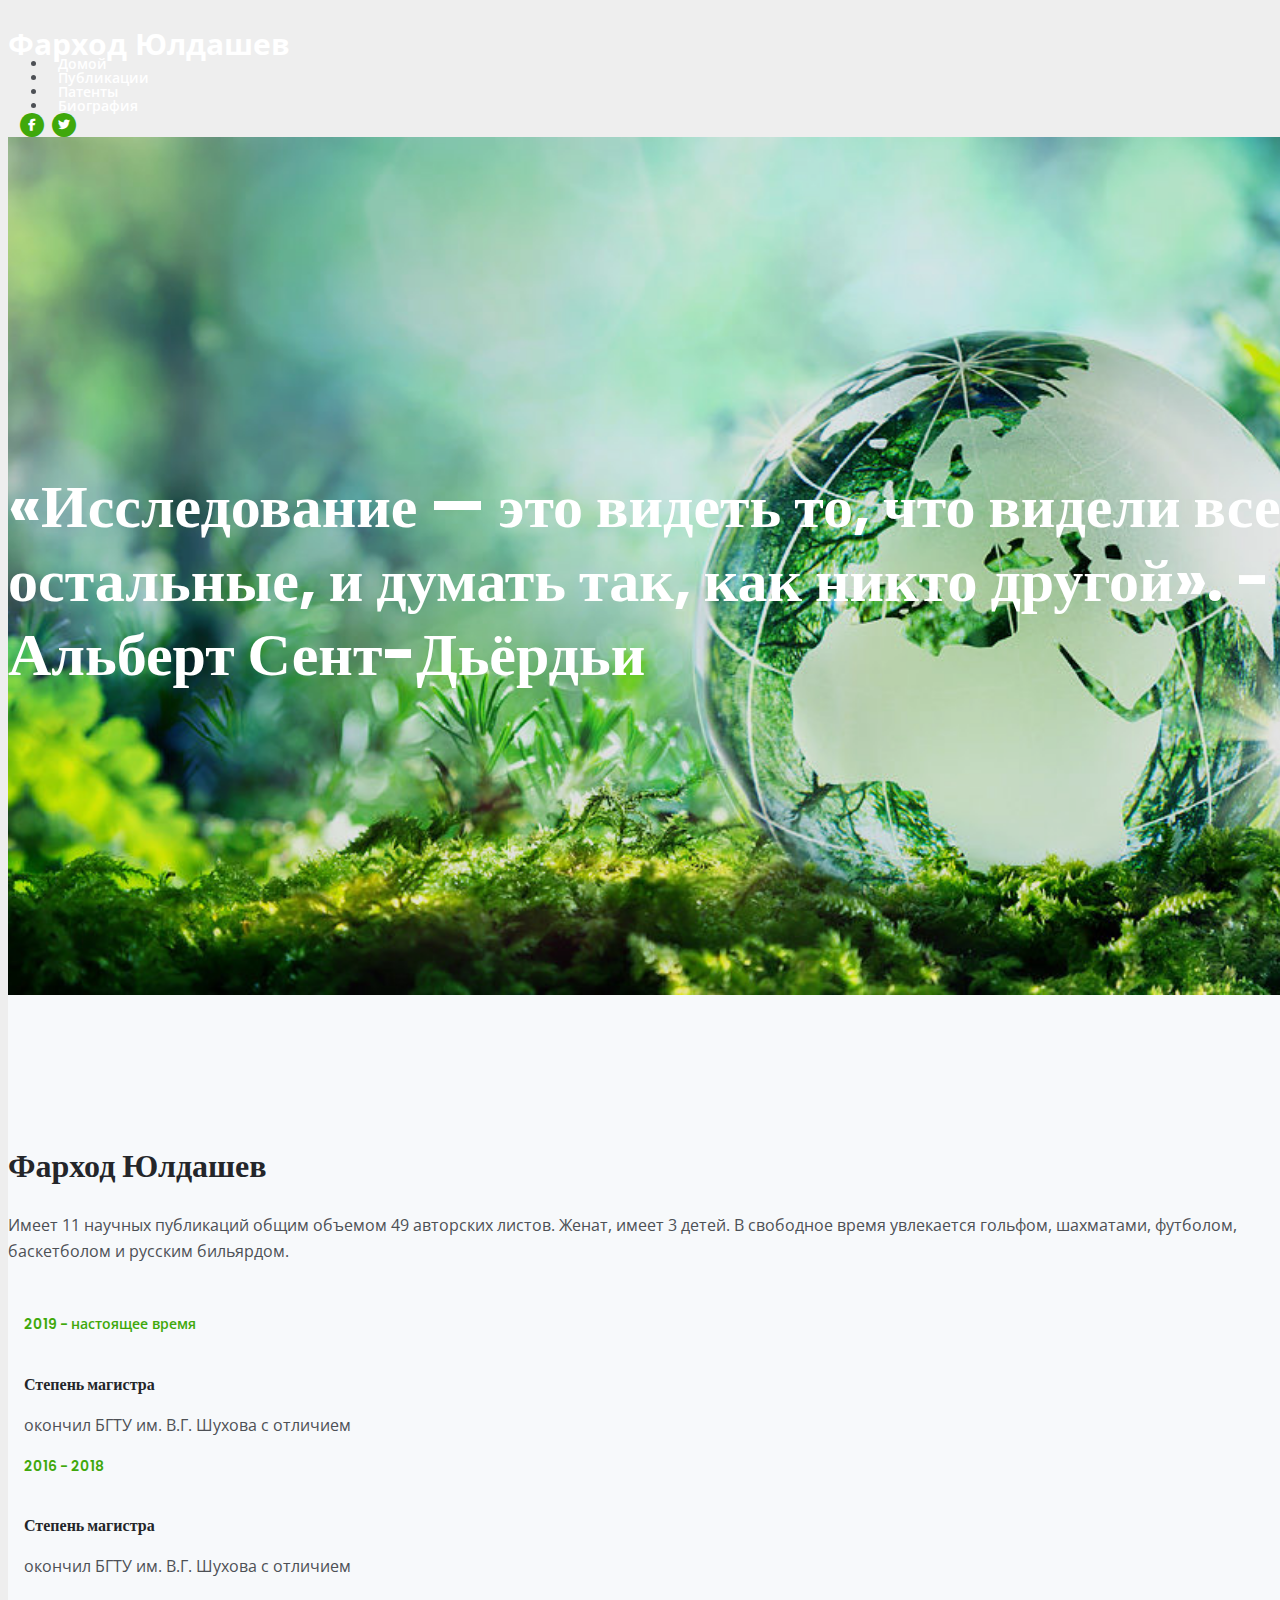
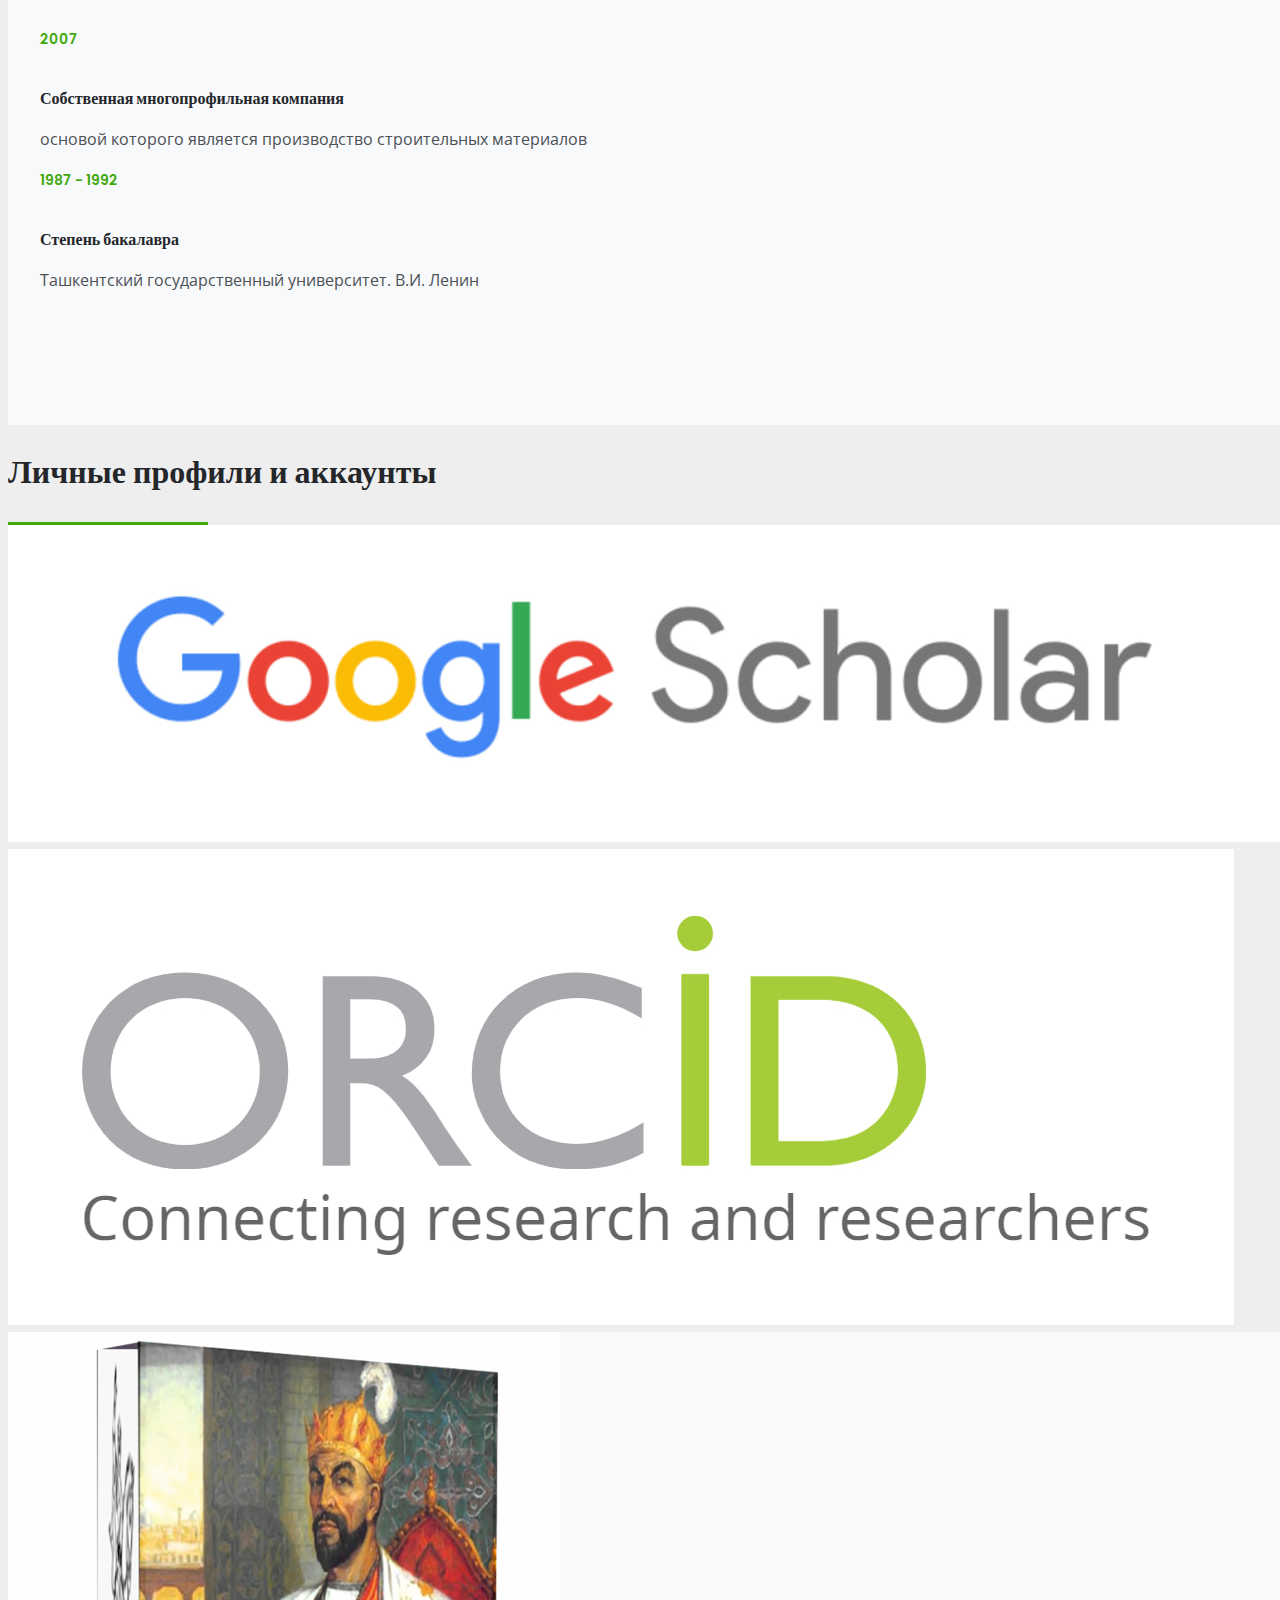
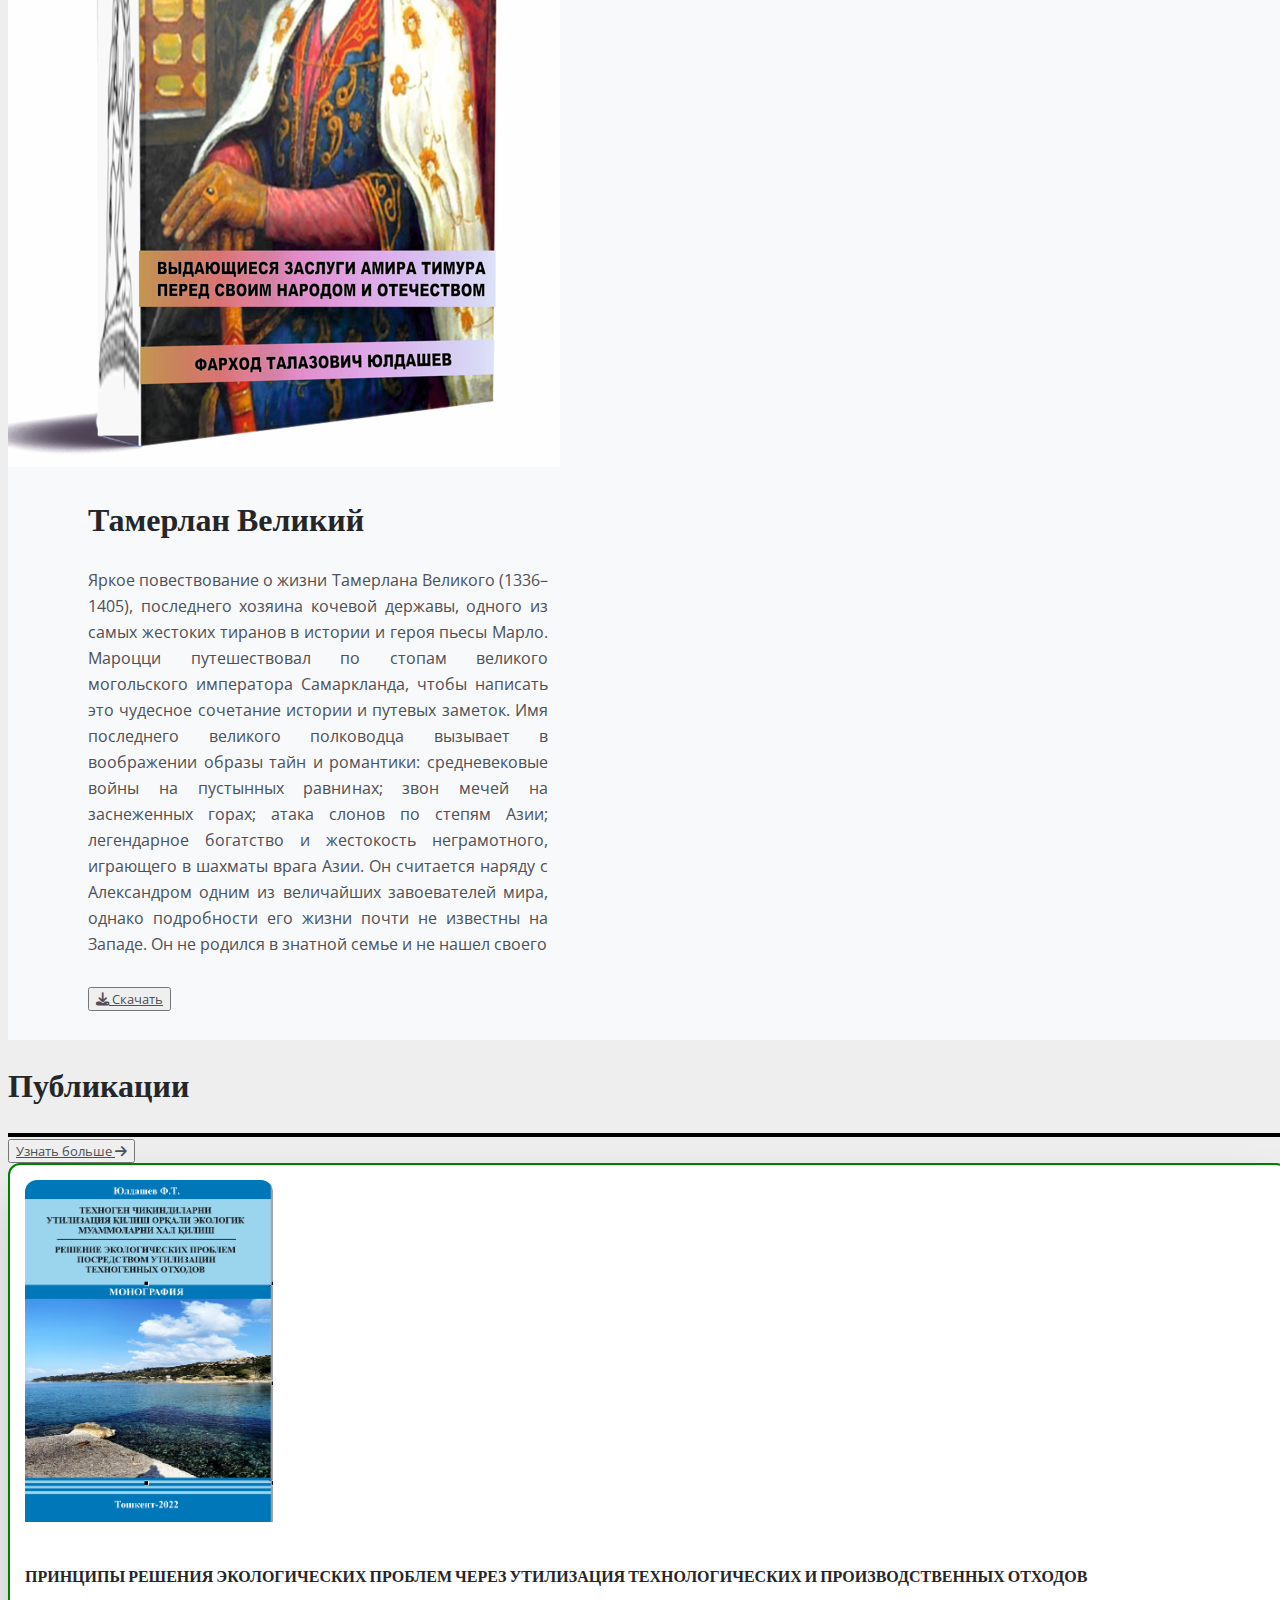
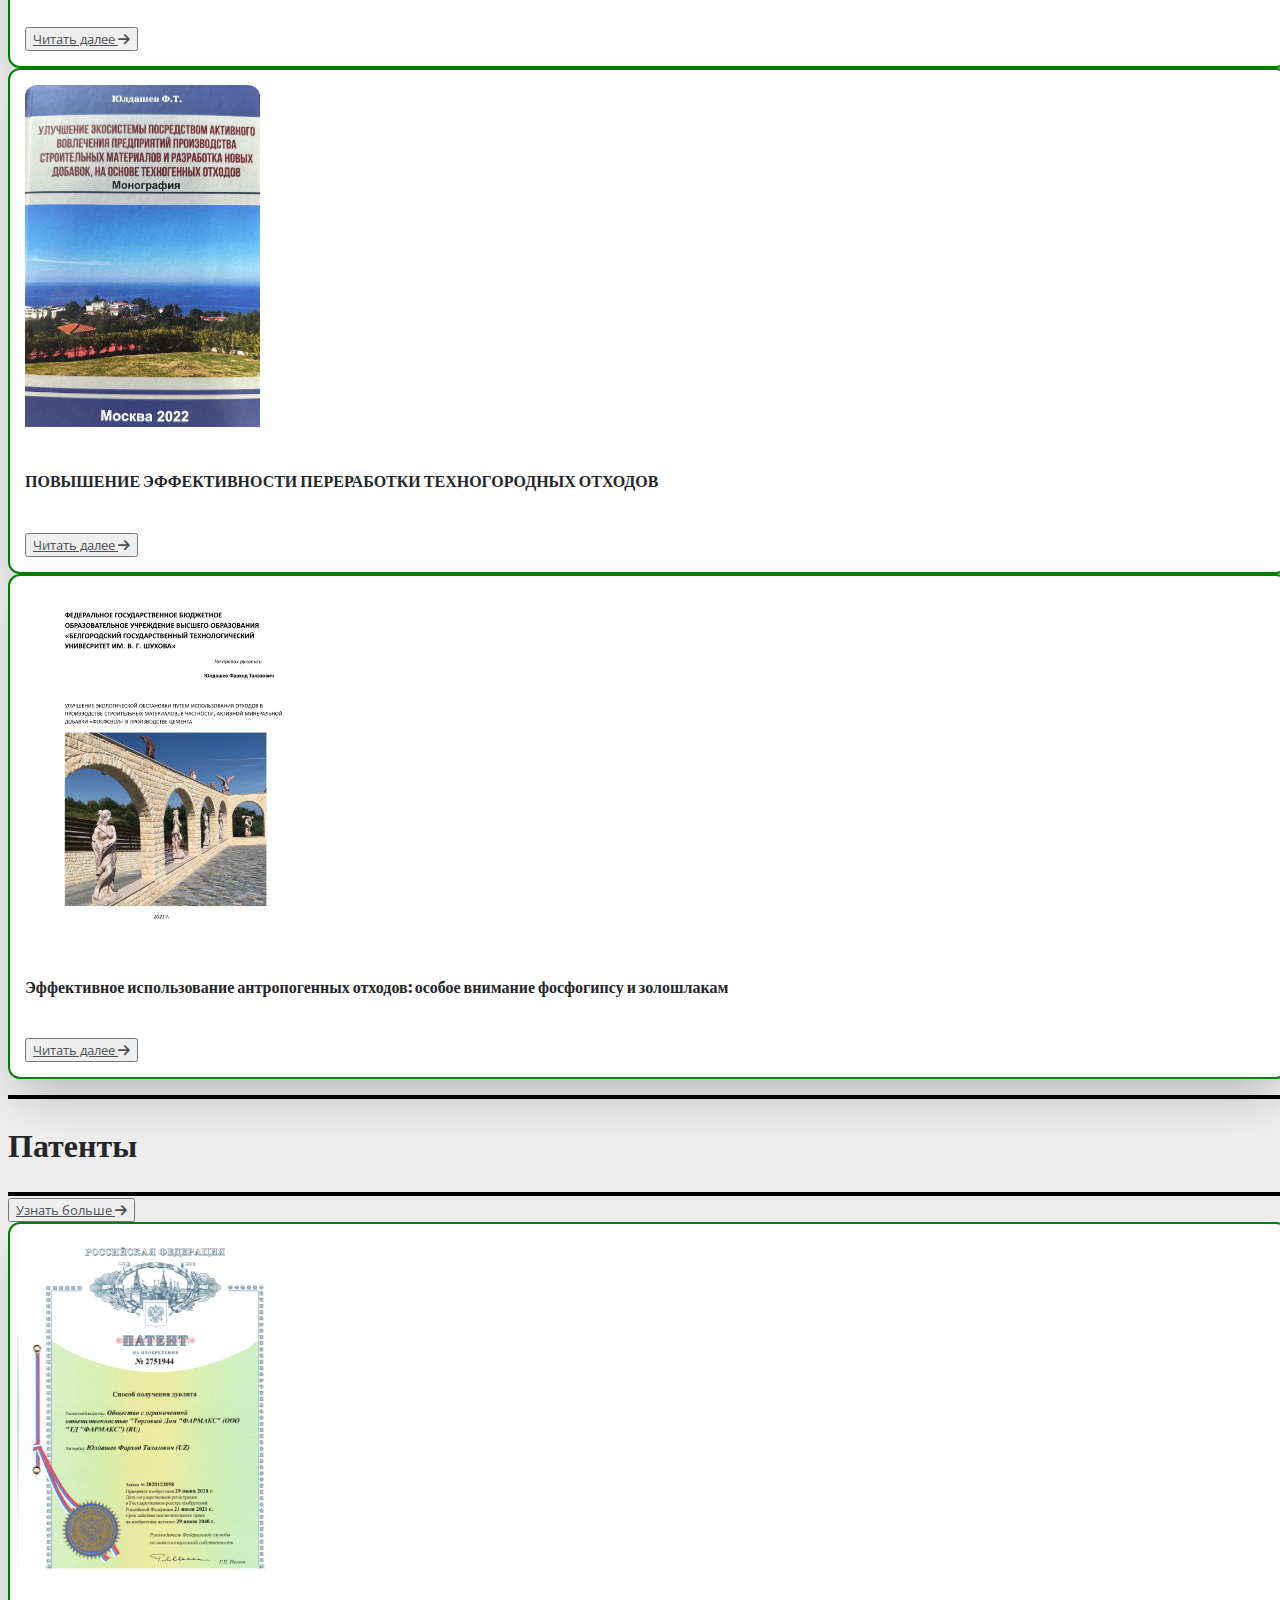
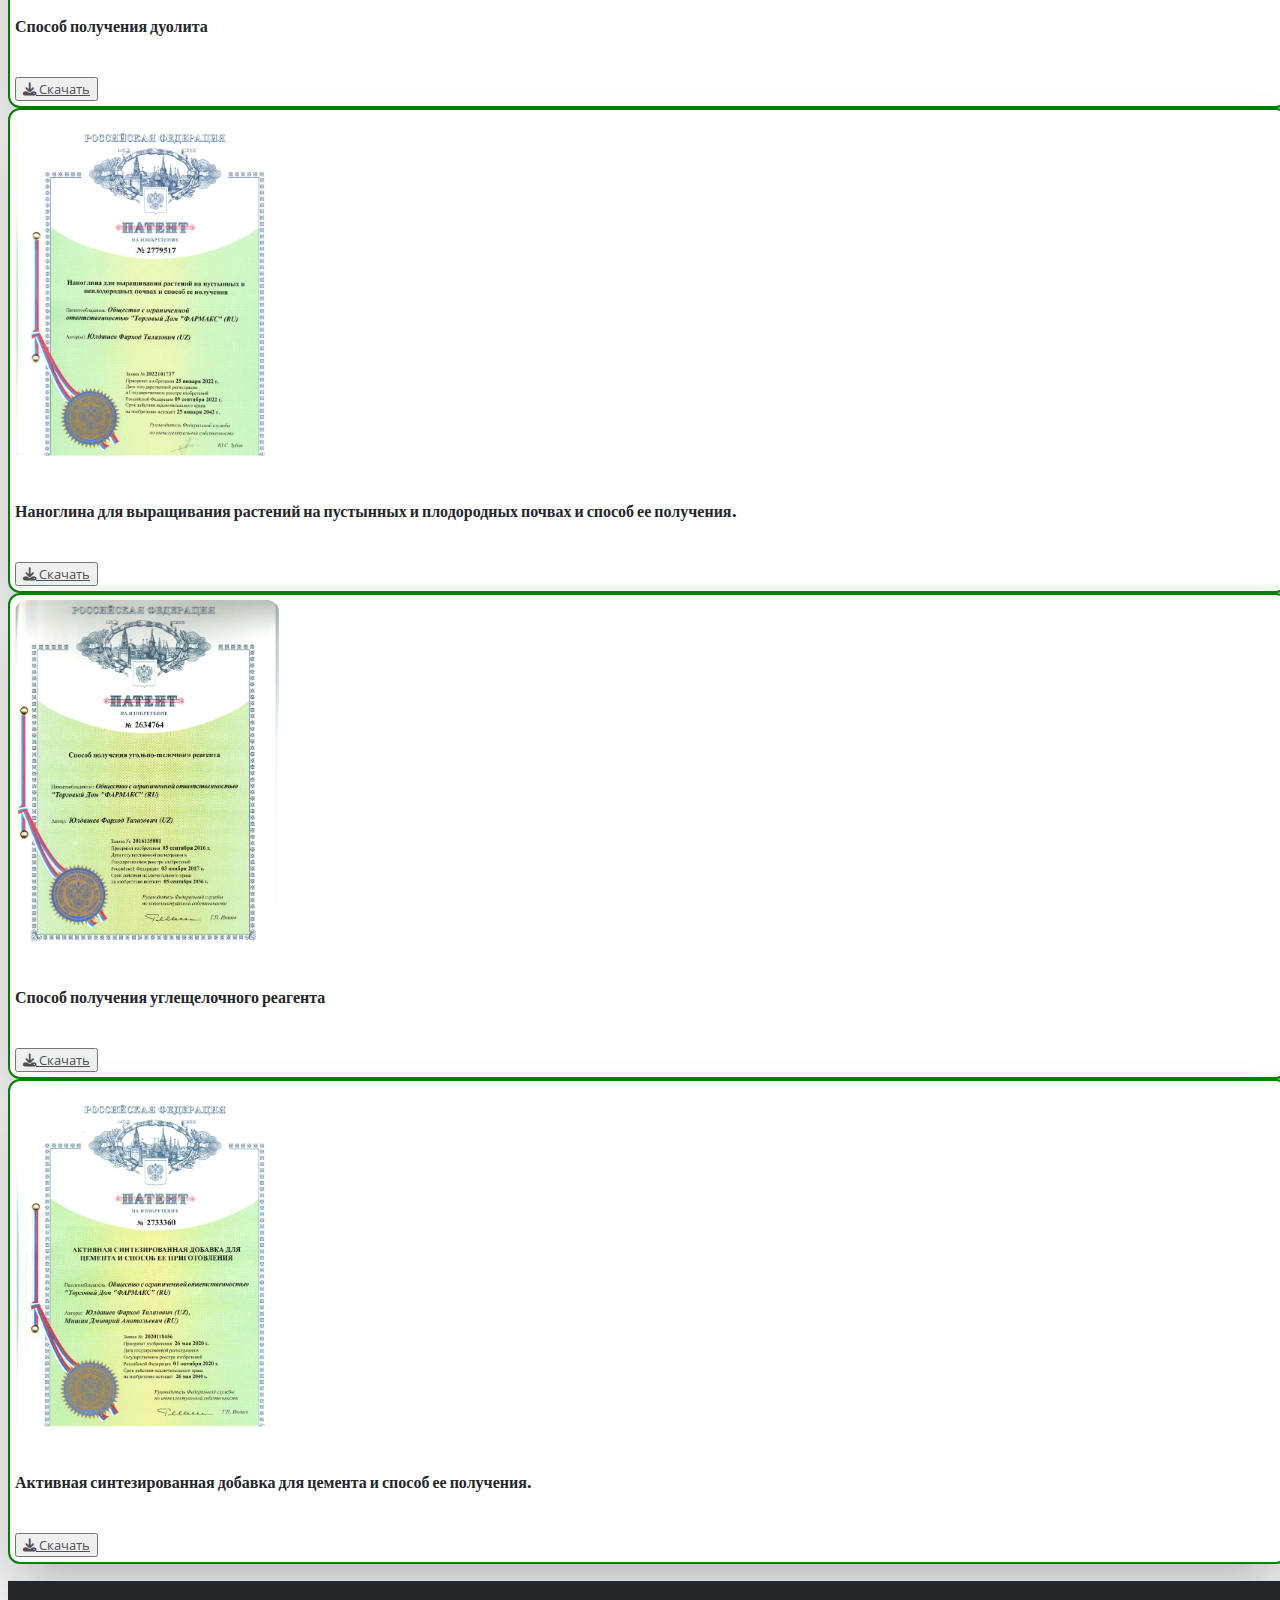
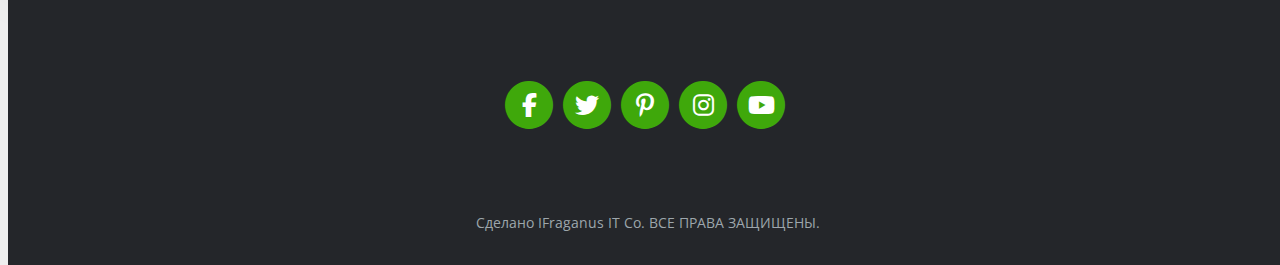
==== commit 78664ee6: "language corrected" ====
--- a/index.html
+++ b/index.html
@@ -8,17 +8,18 @@
     />
 
     <!-- SEO Meta Tags -->
-    <meta name="description" content="Your description" />
-    <meta name="author" content="Your name" />
+    <meta name="description" content="Фархад Юлдашев – человек, который занимается исследованиями в целях развития знаний в области естественных наук. Ученый. Кто имеет собственную многопрофильную компанию..." />
+    <meta name="author" content="Фархад Юлдашев" />
+    <meta name="keywords" content="Farhad Yuldashev, Farxod Yo'ldashev, Фарход Юлдашев, Farhad scientist, Farhad Yuldashev portfolio, Ученый Фархад, портфолио Фархада Юлдашева,">
 
     <!-- OG Meta Tags to improve the way the post looks when you share the page on Facebook, Twitter, LinkedIn -->
-    <meta property="og:site_name" content="" />
+    <meta property="og:site_name" content="Сайт портфолио Фархада Юлдашева" />
     <!-- website name -->
     <meta property="og:site" content="" />
     <!-- website link -->
-    <meta property="og:title" content="" />
+    <meta property="og:title" content="Фархад Юлдашев Домашняя страница" />
     <!-- title shown in the actual shared post -->
-    <meta property="og:description" content="" />
+    <meta property="og:description" content="Исследование – это видеть то, что видели все остальные, и думать так, как никто другой не думал." />
     <!-- description shown in the actual shared post -->
     <meta property="og:image" content="" />
     <!-- image link, make sure it's jpg -->
@@ -28,7 +29,7 @@
     <!-- to have large image post format in Twitter -->
 
     <!-- Webpage Title -->
-    <title  data-lang="name">Farhad Yuldashev</title>
+    <title>Фарход Юлдашев</title>
 
     <!-- Styles -->
     <link rel="preconnect" href="https://fonts.gstatic.com" />
@@ -48,7 +49,7 @@
     <nav class="navbar navbar-expand-lg fixed-top navbar-dark">
       <div class="container">
         <a class="navbar-brand logo-text page-scroll pl-5 ml-5" href="index.html"
-        data-lang="name"  >Farhad Yuldashev</a
+        >Фарход Юлдашев</a
         >
 
         <button
@@ -65,18 +66,18 @@
         >
           <ul class="navbar-nav ml-auto">
             <li class="nav-item">
-              <a class="nav-link page-scroll" href="#header" data-lang="home"
-                >Home <span class="sr-only">(current)</span></a
+              <a class="nav-link page-scroll" href="#header"
+                >Домой <span class="sr-only">(current)</span></a
               >
             </li>
             <li class="nav-item">
-              <a class="nav-link page-scroll" href="project.html" data-lang="publications">Publications</a>
+              <a class="nav-link page-scroll" href="project.html">Публикации</a>
             </li>
             <li class="nav-item">
-              <a class="nav-link page-scroll" href="privacy.html" data-lang="patents">Patents</a>
+              <a class="nav-link page-scroll" href="privacy.html">Патенты</a>
             </li>
             <li class="nav-item">
-              <a class="nav-link page-scroll" href="terms.html" data-lang="biography">Biography</a>
+              <a class="nav-link page-scroll" href="terms.html">Биография</a>
             </li>
           </ul>
           <span class="nav-item social-icons">
@@ -92,10 +93,6 @@
                 <i class="fab fa-twitter fa-stack-1x"></i>
               </a>
             </span>
-            <select class="btn-success px-3 py-2 border rounded ml-2" id="language-selector" onchange="updateLanguage()">
-              <option value="en">English</option>
-              <option value="ru">Russian</option>
-            </select>
           </span>
         </div>
         <!-- end of navbar-collapse -->
@@ -110,8 +107,8 @@
       <div class="container">
         <div class="row">
           <div class="col-lg-12">
-              <h1 class="h1-large" data-lang="quote">
-                "Research is to see what everybody else has seen, and to think what nobody else has thought." - Albert Szent-Györgyi
+              <h1 class="h1-large">
+                «Исследование — это видеть то, что видели все остальные, и думать так, как никто другой». - Альберт Сент-Дьёрдьи
               </h1>
             <!-- end of text-container -->
           </div>
@@ -130,9 +127,9 @@
         <div class="row">
           <div class="col-lg-4">
             <div class="text-container first">
-              <h2 data-lang="name">Farhad Yuldashev</h2>
-              <p data-lang="biography_info">
-                Contains 11 scientific publications, the total content of 49 author's newspapers. Married, has 3 children. In his free time he enjoys golf, chess, football, basketball and Russian billiards.
+              <h2>Фарход Юлдашев</h2>
+              <p>
+                Имеет 11 научных публикаций общим объемом 49 авторских листов. Женат, имеет 3 детей. В свободное время увлекается гольфом, шахматами, футболом, баскетболом и русским бильярдом.
               </p>
             </div>
             <!-- end of text-container -->
@@ -140,13 +137,13 @@
           <!-- end of col -->
           <div class="col-lg-4">
             <div class="text-container second">
-              <div class="time">2019 - <span data-lang="present">present</span></div>
-              <h6 data-lang="degree">Master's Degree
+              <div class="time">2019 - <span>настоящее время</span></div>
+              <h6>Степень магистра
               </h6>
-              <p data-lang="degree_info">Graduate school at BSTU V.G. Shukhova</p>
+              <p>окончил БГТУ им. В.Г. Шухова с отличием</p>
               <div class="time">2016 - 2018</div>
-              <h6 data-lang="degree">Master's Degree</h6>
-              <p data-lang="degree_info">Graduate school at BSTU V.G. Shukhova</p>
+              <h6>Степень магистра</h6>
+              <p>окончил БГТУ им. В.Г. Шухова с отличием</p>
             </div>
             <!-- end of text-container -->
           </div>
@@ -154,11 +151,11 @@
           <div class="col-lg-4">
             <div class="text-container third">
               <div class="time">2007</div>
-              <h6 data-lang="company">Own diversified company</h6>
-              <p data-lang="company_info">the basis of which is the production of building materials</p>
+              <h6>Собственная многопрофильная компания</h6>
+              <p>основой которого является производство строительных материалов</p>
               <div class="time">1987 - 1992</div>
-              <h6 data-lang="bachelor">Bachelor Degree</h6>
-              <p data-lang="bachelor_info">Tashkent State University. V.I. Lenin</p>
+              <h6>Степень бакалавра</h6>
+              <p>Ташкентский государственный университет. В.И. Ленин</p>
             </div>
             <!-- end of text-container -->
           </div>
@@ -175,7 +172,7 @@
     <div class="consultancies bg-white pt-5 pb-3">
       <div class="container">
         <div class="consultancies-top">
-          <h2 class="" data-lang="accounts">Personal profiles and accounts</h2>
+          <h2 class="">Личные профили и аккаунты</h2>
           <div class="line"></div>
         </div>
         <div class="consultancies-img mt-5 mb-3">
@@ -209,8 +206,8 @@
                   <div class="col-lg-12 pt-5">
                     <!-- Text Container -->
                     <div class="text-container pl-lg-0 pl-sm-5 pr-sm-5 book-description">
-                      <h2 class="text-lg-left text-center" data-lang="book_title">Tamerlane the Great<h2>
-                        <p data-lang="book_info">A powerful account of the life of Tamerlane the Great (1336-1405), the last master nomadic power, one of history's most extreme tyrants ever, and the subject of Marlowe's play. Marozzi travelled in the footsteps of the great Mogul Emperor of Samarkland to write this wonderful combination of history and travelogue. The name of the last great warlord conjures up images of mystery and romance: medieval warfare on desert plains; the clash of swords on snow-clad mountains; the charge of elephants across the steppes of Asia; the legendary opulence and cruelty of the illiterate, chess-playing nemesis of Asia. He ranks alongside Alexander as one of the world's great conquerors, yet the details of his life are scarcely known in the West. He was not born to a distinguished family, nor did he find his apprenticeship easy - at one point his mobile army consisted only of himself, his wife, seven companions and four horses - but his dominion grew with astonishing rapidity.</p>
+                      <h2 class="text-lg-left text-center">Тамерлан Великий<h2>
+                        <p>Яркое повествование о жизни Тамерлана Великого (1336–1405), последнего хозяина кочевой державы, одного из самых жестоких тиранов в истории и героя пьесы Марло. Мароцци путешествовал по стопам великого могольского императора Самаркланда, чтобы написать это чудесное сочетание истории и путевых заметок. Имя последнего великого полководца вызывает в воображении образы тайн и романтики: средневековые войны на пустынных равнинах; звон мечей на заснеженных горах; атака слонов по степям Азии; легендарное богатство и жестокость неграмотного, играющего в шахматы врага Азии. Он считается наряду с Александром одним из величайших завоевателей мира, однако подробности его жизни почти не известны на Западе. Он не родился в знатной семье и не нашел своего</p>
                         <button
                         class="btn-success mb-2 border rounded-sm text-white px-4 py-1 float-right h5"
                       >
@@ -219,7 +216,7 @@
                           href="./book/Выдающиеся_заслуги_Амира_Тимура_перед_своим_народом_и_отечеством.pdf 1.jpg"
                           target="_blank"
 
-                          ><i class="fa-solid fa-download mr-2"></i> <span data-lang="download">Download</span></a
+                          ><i class="fa-solid fa-download mr-2"></i> <span>Скачать</span></a
                         >
                       </button>
                     </div>
@@ -243,18 +240,18 @@
     <div class="basic-4 mt-5 mb-5">
       <div class="container">
         <div class="patent-title d-flex justify-content-center align-items-center">
-          <h2 class="mx-3" data-lang="publications">Publications</h2>
+          <h2 class="mx-3">Публикации</h2>
           <div class="patent-title__border d-flex w-100"></div>
         </div>
         <div class="see-more d-flex justify-content-end mb-3">
-          <button class="btn-success border px-5 py-2 rounded font-weight-bolder"><a class="text-white text-decoration-none d-flex align-items-center" href="./project.html"><span data-lang="see_more">See more</span> <i class="fa-solid fa-arrow-right ml-2 ml-2"></i></a></button>
+          <button class="btn-success border px-5 py-2 rounded font-weight-bolder"><a class="text-white text-decoration-none d-flex align-items-center" href="./project.html"><span>Узнать больше</span> <i class="fa-solid fa-arrow-right ml-2 ml-2"></i></a></button>
         </div>
         <div class="row justify-content-around">
           <div class="p-2 public-card col-lg-4 col-md-6 col-sm-6 col-10">
             <div class="patent-card__inside d-flex flex-column">
               <img class="w-100 patent-img" src="./images/project-1.jpg" alt="" />
               <div class="p-2 d-flex flex-column justify-content-between h-50">
-                <h6 data-lang="publication1">PRINCIPLES OF SOLUTION OF ENVIRONMENTAL PROBLEMS THROUGH THE UTILIZATION OF TECHNOLOGICAL AND PRODUCTION WASTE</h6>
+                <h6>ПРИНЦИПЫ РЕШЕНИЯ ЭКОЛОГИЧЕСКИХ ПРОБЛЕМ ЧЕРЕЗ УТИЛИЗАЦИЯ ТЕХНОЛОГИЧЕСКИХ И ПРОИЗВОДСТВЕННЫХ ОТХОДОВ</h6>
                 <button
                   class="btn-success mb-2 border rounded-sm text-white px-4 py-1 float-right"
                 >
@@ -262,7 +259,7 @@
                     class="text-white text-decoration-none d-flex w-100 justify-content-center align-items-center"
                     href="./project.html"
                     target="_blank"
-                    ><span data-lang="read_more">Read more</span> <i class="fa-solid fa-arrow-right ml-2"></i></a
+                    ><span>Читать далее</span> <i class="fa-solid fa-arrow-right ml-2"></i></a
                   >
                 </button>
               </div>
@@ -272,7 +269,7 @@
             <div class="patent-card__inside d-flex flex-column">
               <img class="w-100 patent-img" src="./images/project-2.jpg" alt="" />
               <div class="p-2 d-flex flex-column justify-content-between h-50">
-                <h6 data-lang="publication2">IMPROVING THE EFFICIENCY OF RECYCLING MAN-MADE WASTE</h6>
+                <h6>ПОВЫШЕНИЕ ЭФФЕКТИВНОСТИ ПЕРЕРАБОТКИ ТЕХНОГОРОДНЫХ ОТХОДОВ</h6>
                 <button
                   class="btn-success mb-2 border rounded-sm text-white px-4 py-1 float-right"
                 >
@@ -280,7 +277,7 @@
                     class="text-white text-decoration-none d-flex w-100 justify-content-center align-items-center"
                     href="./project.html"
                     target="_blank"
-                    ><span data-lang="read_more"> Read more</span> <i class="fa-solid fa-arrow-right ml-2"></i></a
+                    ><span>Читать далее</span> <i class="fa-solid fa-arrow-right ml-2"></i></a
                   >
                 </button>
               </div>
@@ -290,7 +287,7 @@
             <div class="patent-card__inside d-flex flex-column">
               <img class="w-100 patent-img" src="./images/project-3.jpg" alt="" />
               <div class="p-2 d-flex flex-column justify-content-between h-50">
-                <h6 data-lang="publication3">Efficient utilization of anthropogenic waste: a particular focus on phosphogypsum and ash slag</h6>
+                <h6>Эффективное использование антропогенных отходов: особое внимание фосфогипсу и золошлакам</h6>
                 <button
                   class="btn-success mb-2 border rounded-sm text-white px-4 py-1 float-right"
                 >
@@ -298,7 +295,7 @@
                     class="text-white text-decoration-none d-flex w-100 justify-content-center align-items-center"
                     href="./project.html"
                     target="_blank"
-                    ></i><span data-lang="read_more">Read more</span> <i class="fa-solid fa-arrow-right ml-2"></i></a
+                    ></i><span>Читать далее</span> <i class="fa-solid fa-arrow-right ml-2"></i></a
                   >
                 </button>
               </div>
@@ -318,18 +315,18 @@
       <div class="container">
         <div class="patent-title d-flex justify-content-center align-items-center">
           <div class="patent-title__border d-flex w-100"></div>
-          <h2 class="mx-3" data-lang="patents">Patents</h2>
+          <h2 class="mx-3">Патенты</h2>
           <div class="patent-title__border d-flex w-100"></div>
         </div>
         <div class="see-more d-flex justify-content-end mb-3">
-          <button class="btn-success border px-5 py-2 rounded font-weight-bolder"><a class="text-white text-decoration-none d-flex align-items-center" href="./privacy.html"><span data-lang="see_more">See more</span> <i class="fa-solid fa-arrow-right ml-2 ml-2"></i></a></button>
+          <button class="btn-success border px-5 py-2 rounded font-weight-bolder"><a class="text-white text-decoration-none d-flex align-items-center" href="./privacy.html"><span>Узнать больше</span> <i class="fa-solid fa-arrow-right ml-2 ml-2"></i></a></button>
         </div>
         <div class="row justify-content-around">
           <div class="p-2 patent-card col-lg-3 col-md-4 col-sm-6 col-10">
             <div class="patent-card__inside d-flex flex-column">
               <img class="w-100 patent-img" src="./images/work-5.jpg" alt="" />
               <div class="p-2 d-flex flex-column justify-content-between h-100">
-                <h6 data-lang="patent1">Method of obtaining duolite</h6>
+                <h6>Способ получения дуолита</h6>
                 <button
                   class="btn-success mb-2 border rounded-sm text-white px-4 py-1 float-right"
                 >
@@ -337,7 +334,7 @@
                     class="text-white text-decoration-none d-flex w-100 justify-content-center align-items-center"
                     href="./patents/Дуолит 1.jpg"
                     target="_blank"
-                    ><i class="fa-solid fa-download mr-2"></i> <span data-lang="download">Download</span></a
+                    ><i class="fa-solid fa-download mr-2"></i> <span>Скачать</span></a
                   >
                 </button>
               </div>
@@ -347,7 +344,7 @@
             <div class="patent-card__inside d-flex flex-column">
               <img class="w-100 patent-img" src="./images/work-6.jpg" alt="" />
               <div class="p-2 d-flex flex-column justify-content-between h-100">
-                <h6 data-lang="patent2">Nanoclay for growing plants on desert and fertile soils and a method for its production</h6>
+                <h6>Наноглина для выращивания растений на пустынных и плодородных почвах и способ ее получения.</h6>
                 <button
                   class="btn-success mb-2 border rounded-sm text-white px-4 py-1 float-right"
                 >
@@ -355,7 +352,7 @@
                     class="text-white text-decoration-none d-flex w-100 justify-content-center align-items-center"
                     href="./patents/Патент Наноглина.pdf"
                     target="_blank"
-                    ><i class="fa-solid fa-download mr-2"></i> <span data-lang="download">Download</span></a
+                    ><i class="fa-solid fa-download mr-2"></i> <span>Скачать</span></a
                   >
                 </button>
               </div>
@@ -365,7 +362,7 @@
             <div class="patent-card__inside d-flex flex-column">
               <img class="w-100 patent-img" src="./images/work-7.jpg" alt="" />
               <div class="p-2 d-flex flex-column justify-content-between h-100">
-                <h6 data-lang="patent3">Method for producing coal-alkali reagent</h6>
+                <h6>Способ получения углещелочного реагента</h6>
                 <button
                   class="btn-success mb-2 border rounded-sm text-white px-4 py-1 float-right"
                 >
@@ -373,7 +370,7 @@
                     class="text-white text-decoration-none d-flex w-100 justify-content-center align-items-center"
                     href="./patents/Патент УЩР.pdf"
                     target="_blank"
-                    ><i class="fa-solid fa-download mr-2"></i> <span data-lang="download">Download</span></a
+                    ><i class="fa-solid fa-download mr-2"></i> <span>Скачать</span></a
                   >
                 </button>
               </div>
@@ -383,7 +380,7 @@
             <div class="patent-card__inside d-flex flex-column">
               <img class="w-100 patent-img" src="./images/work-8.jpg" alt="" />
               <div class="p-2 d-flex flex-column justify-content-between h-100">
-                <h6 data-lang="patent4">Active synthesized additive for cement and method for its preparation</h6>
+                <h6>Активная синтезированная добавка для цемента и способ ее получения.</h6>
                 <button
                   class="btn-success mb-2 border rounded-sm text-white px-4 py-1 float-right"
                 >
@@ -391,7 +388,7 @@
                     class="text-white text-decoration-none d-flex w-100 justify-content-center align-items-center"
                     href="./patents/Патент_2733360_Активная_синтезированная_мин_добавка_к_цементу.pdf"
                     target="_blank"
-                    ><i class="fa-solid fa-download mr-2"></i> <span data-lang="download">Download</span></a
+                    ><i class="fa-solid fa-download mr-2"></i> <span>Скачать</span></a
                   >
                 </button>
               </div>
@@ -471,8 +468,8 @@
       <div class="container">
         <div class="row">
           <div class="col-lg-12">
-            <p class="p-small" data-lang="footer_emblem">
-              Made by IFraganus IT Co. ALL RIGHT RESERVED.
+            <p class="p-small">
+              Сделано IFraganus IT Co. ВСЕ ПРАВА ЗАЩИЩЕНЫ.
             </p>
           </div>
           <!-- end of col -->
@@ -493,5 +490,11 @@
     <!-- jQuery Easing for smooth scrolling between anchors -->
     <script src="js/scripts.js"></script>
     <!-- Custom scripts -->
+    <script type="text/javascript" src="https://cdn.weglot.com/weglot.min.js"></script>
+    <script>
+        Weglot.initialize({
+            api_key: 'wg_065332fb70bd61cf6bae9ee52bada2be8'
+        });
+    </script>
   </body>
 </html>
